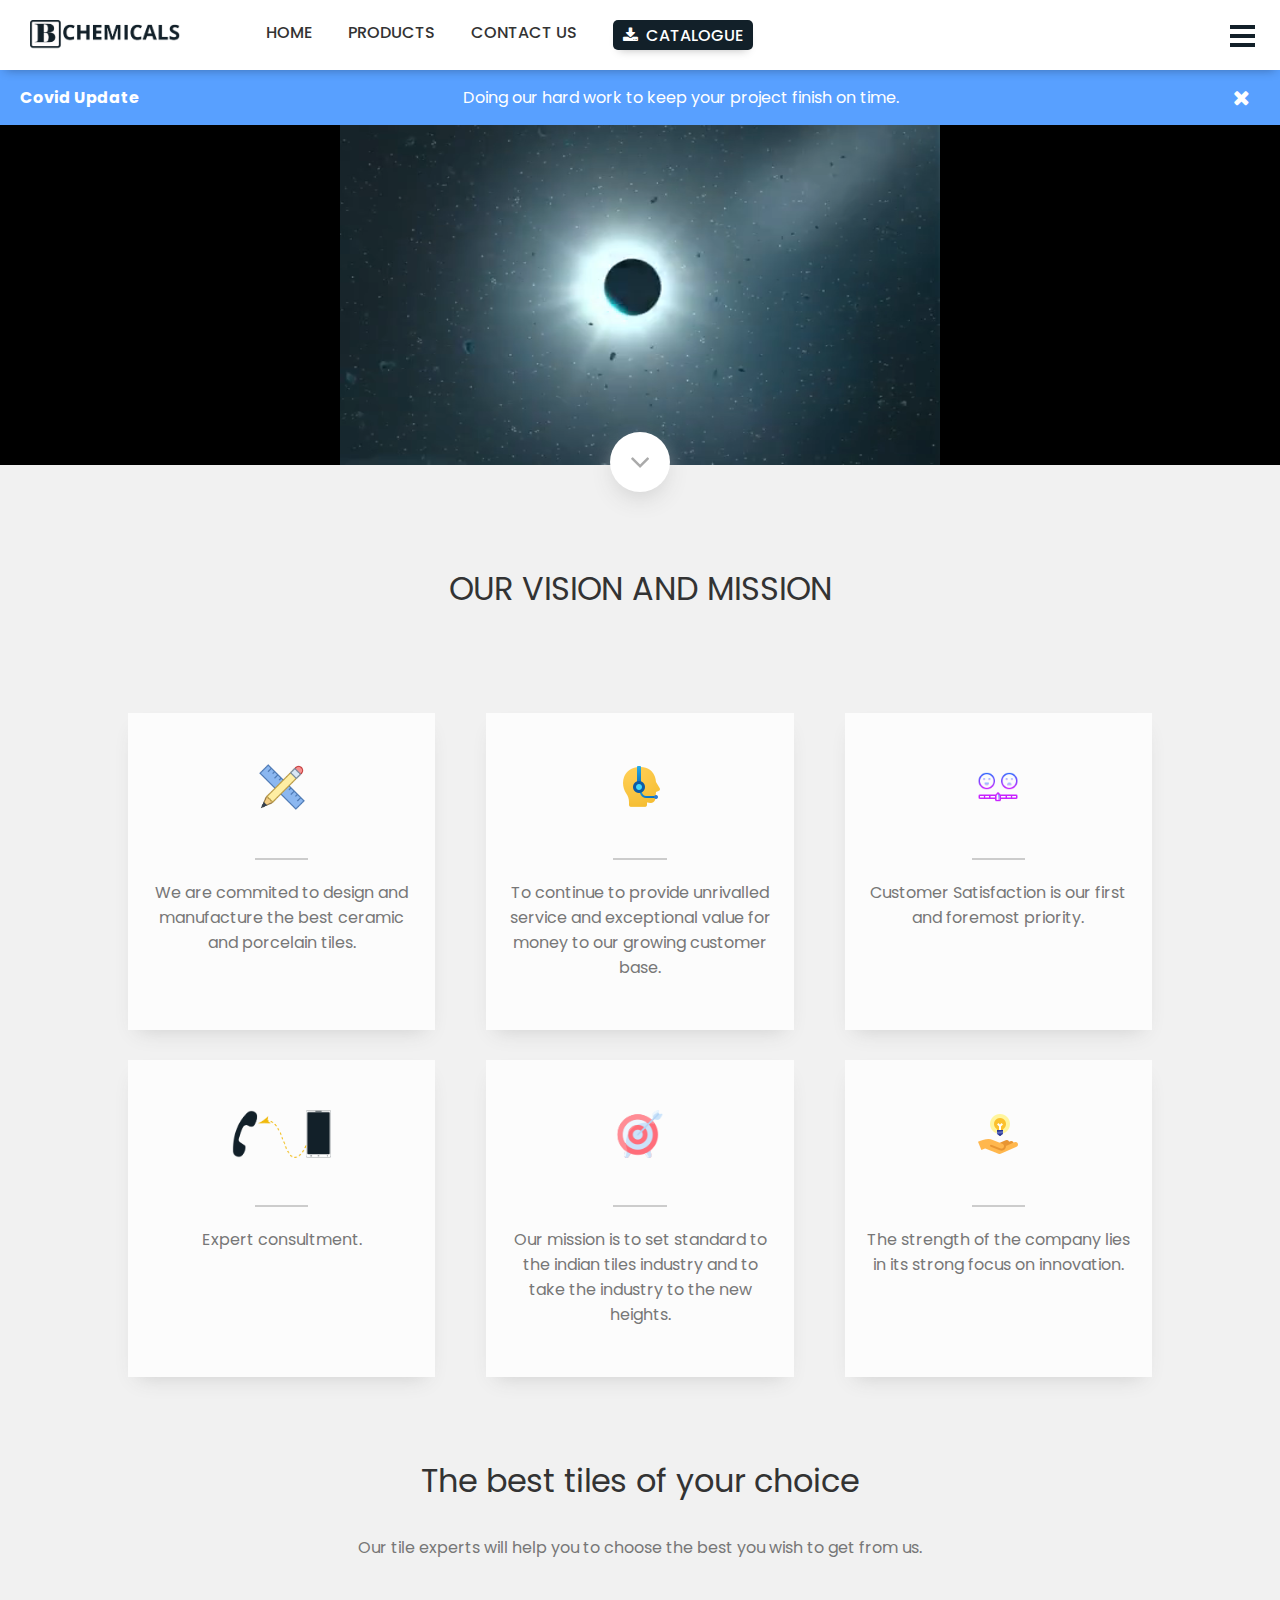
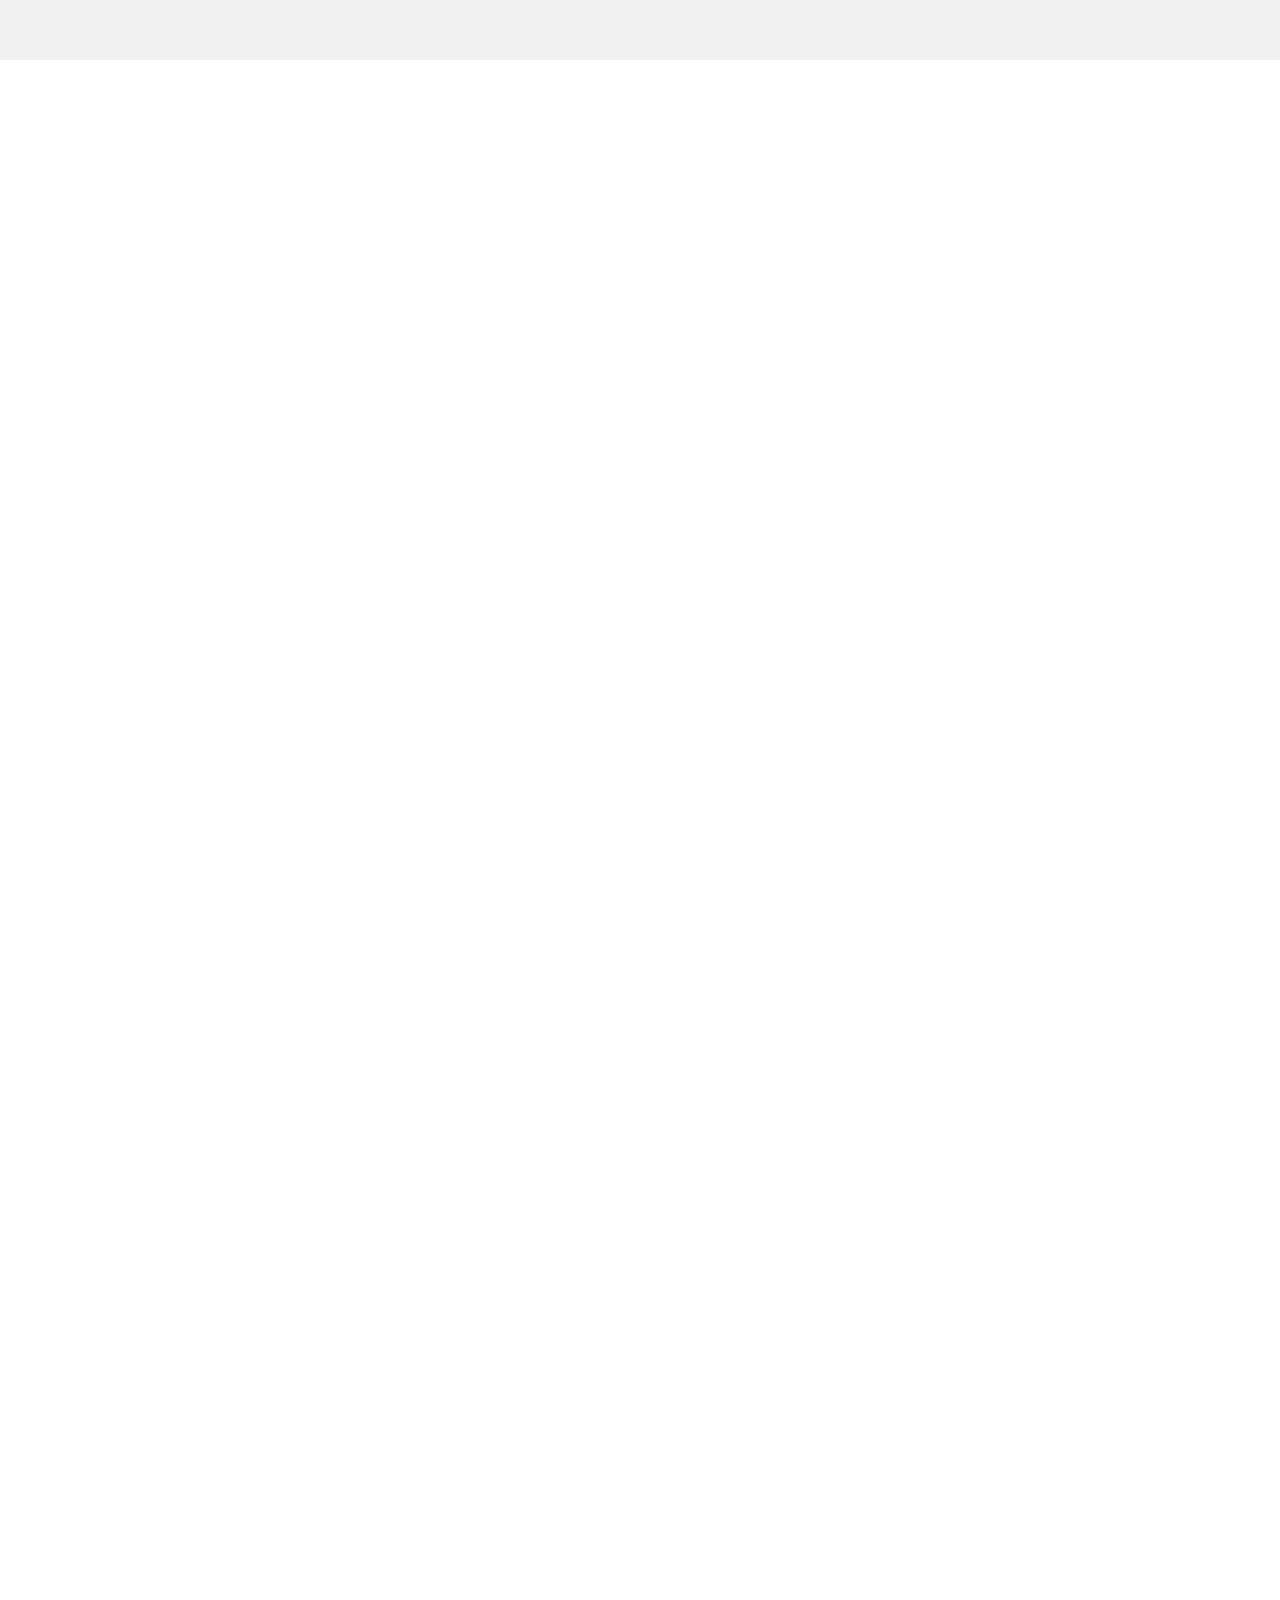
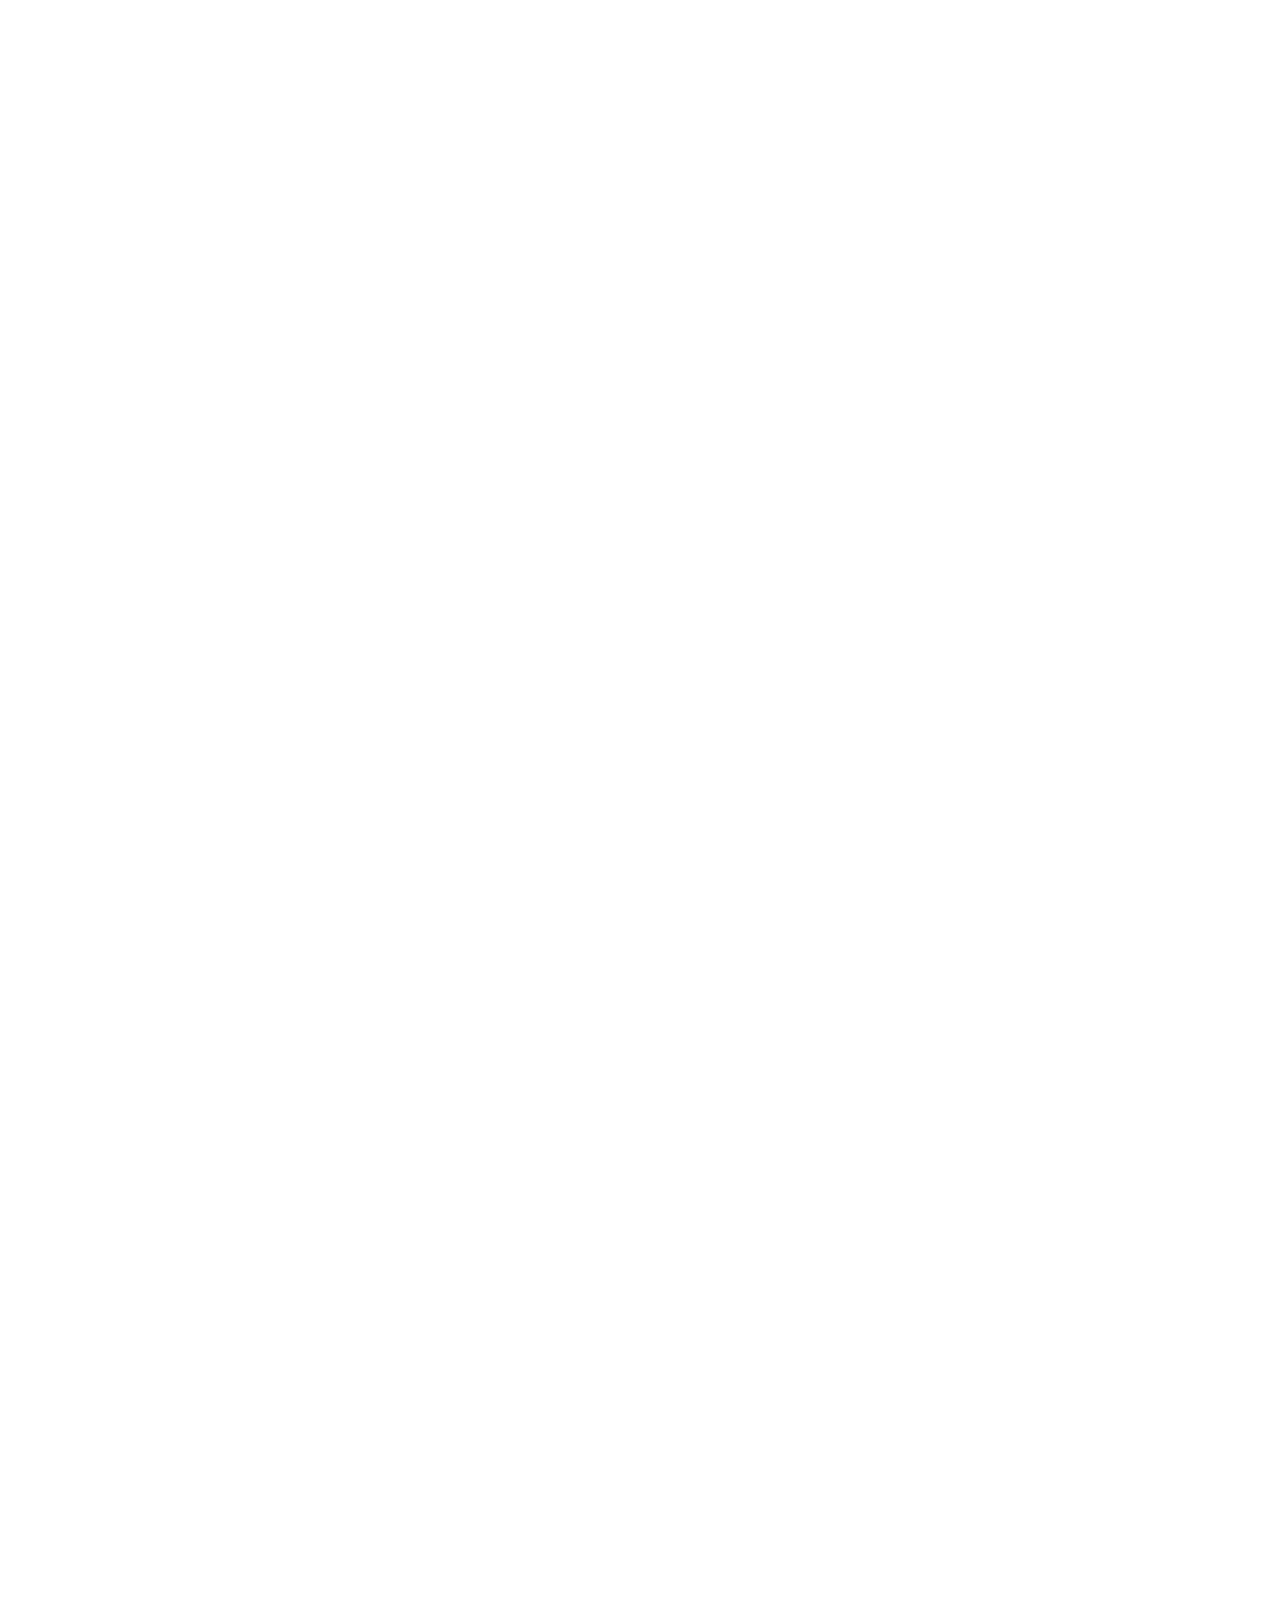
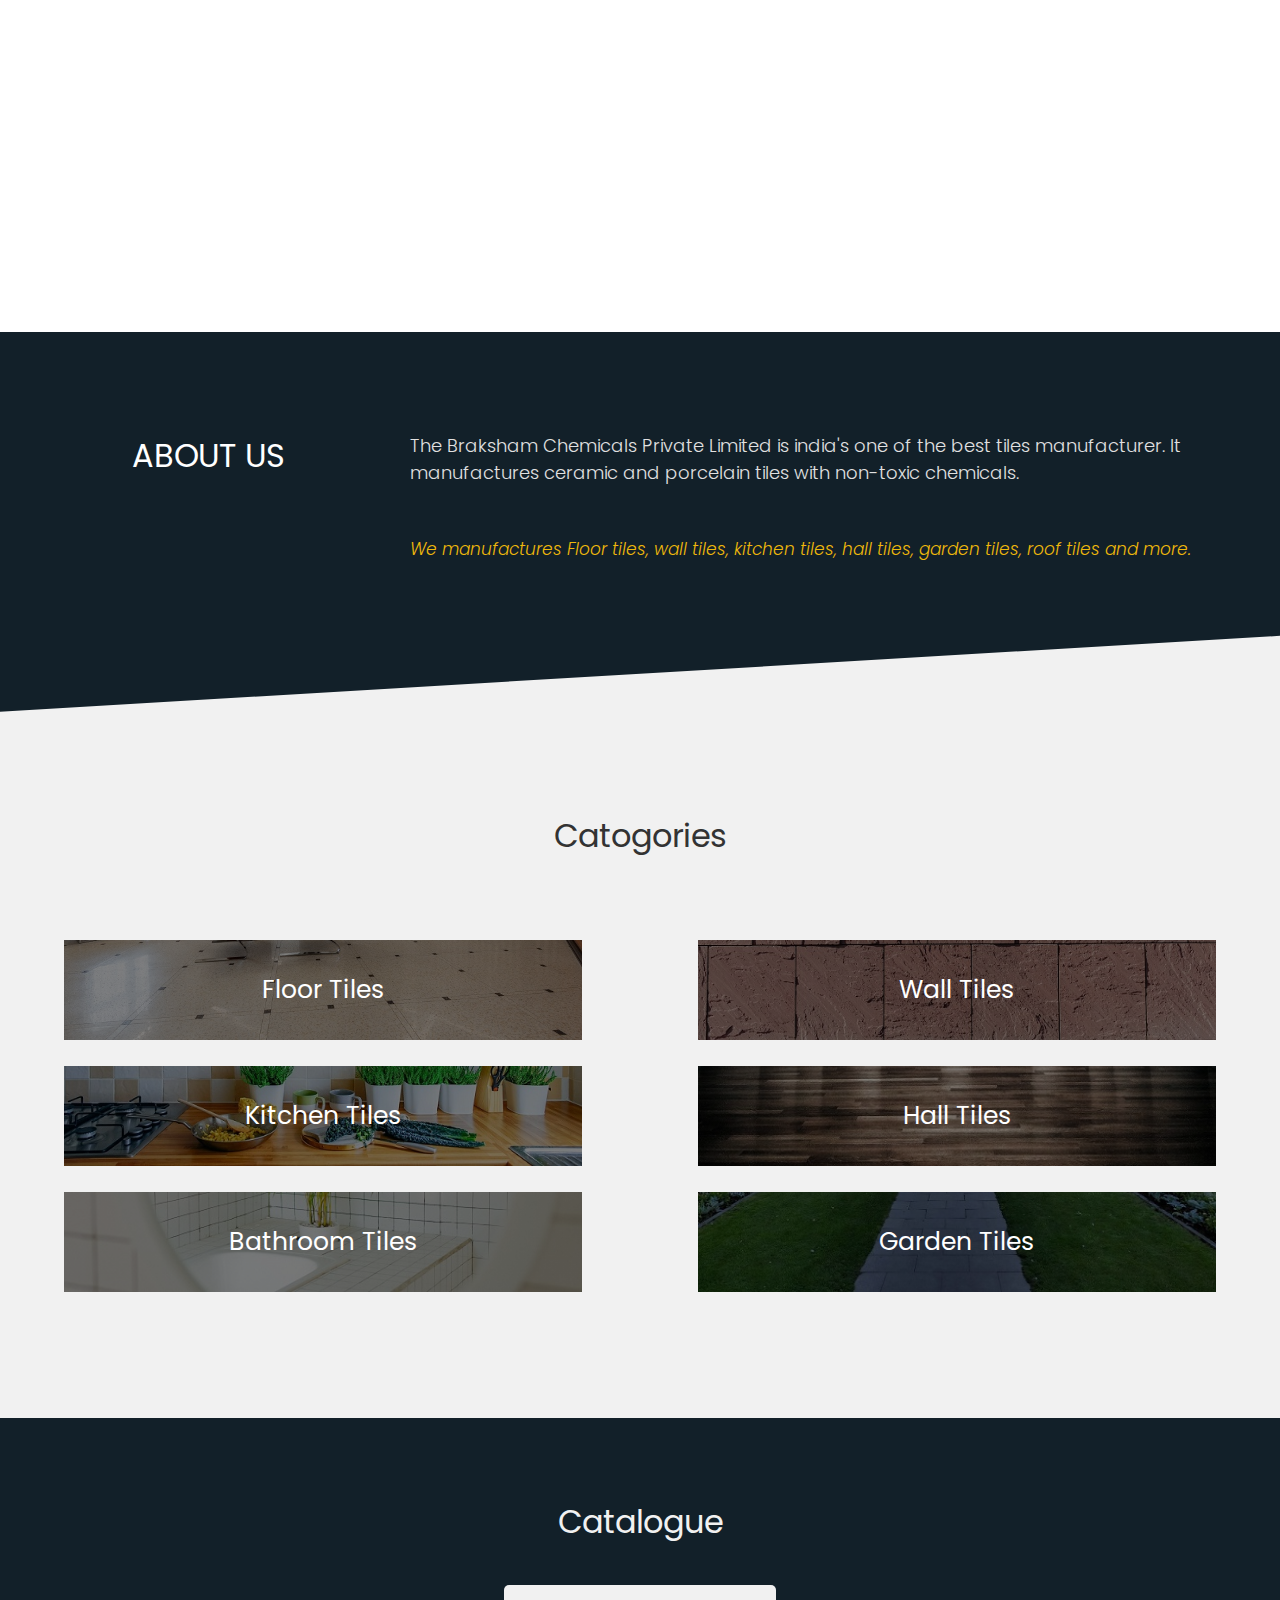
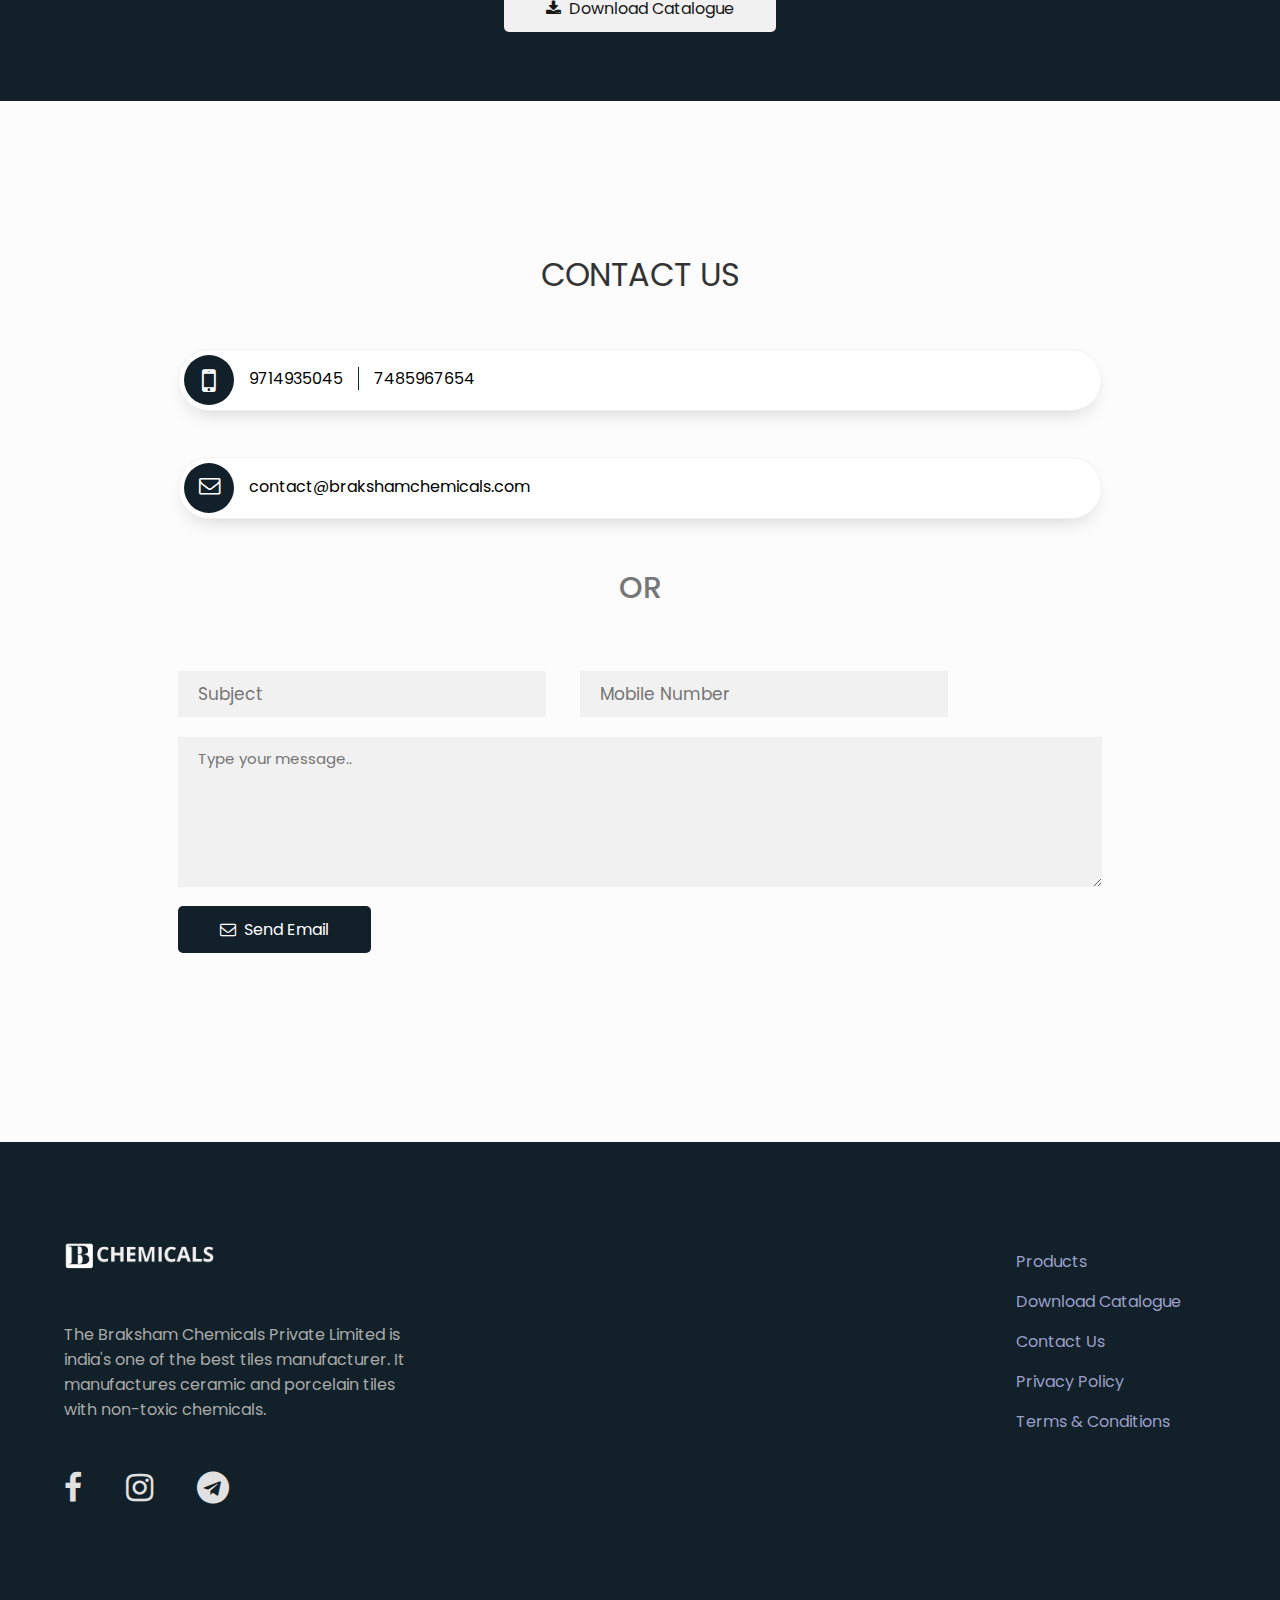
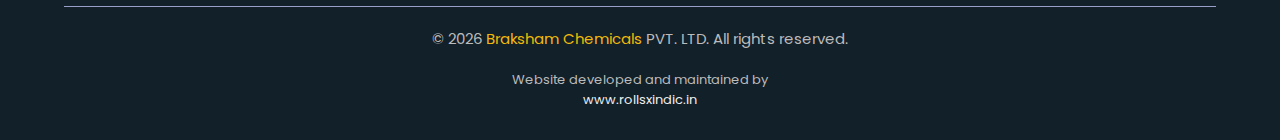
==== index.html @ ad5017f7 "Adding an toggle animated hamberger menu bar with some design changes" ====
<!DOCTYPE html>
<html lang="en">
<head>
    <!-- Meta Tags -->
    <meta charset="UTF-8">
    <meta http-equiv="X-UA-Compatible" content="IE=edge">
    <meta name="viewport" content="width=device-width, initial-scale=1.0">
    <meta http-equiv="Content-Type" content="text/html; charset=utf-8" />
    <meta http-equip="author" content="Akshay Kumar">
    <meta name="description" content="Braksham Chemicals manufactures best quality tiles with latest equipments and machinery.">
    <meta name="Keywords" content="Floor Tiles, Wall Tiles, Bathroom Tiles, Kitchen Tiles, Patterned Tiles, Exterior Porcelain Tiles, Porcelain Tiles, Ceramic Tiles, Tiles And Flooring, Reclaimed Building Materials, Reclaimed Tiles, Worktops, Porcelain, Limestone, Patio, Tiles, Unique Tiles, Tile Printing, Bespoke Tiles, Decorative Tiles, Natural Tiles, Bathrooms, Kitchens, High Quality Tiles, Cheap Tiles, Trade Tiles, Cement Tiles, Mosaic, Feature Wall Tiles, Feature Walls, Decorative Stone Tiles, Brick Effect Tiles, Carving Effect Tiles, Rockers Effect Tiles, Depth Carving Effect Tiles, High Gloss Tiles, Rustic Tiles, Elevation Tiles, R11 Tiles, R9 Tiles, Comfy White Tiles, Wooden Tiles, GVT Tiles, PGVT Tiles, Slabs, Cerenox Tiles, Sugar R11 Tiles, 3d Effect Tiles, services, products, manufactures, latest fashion, natural colors, non-toxic chemicals">

    <!-- Title -->
    <title>Braksham Chemicals - Premium Tiles Collection</title>

    <!-- External css stylesheet -->
    <link rel="stylesheet" href="css/style.css">

    <!-- AOS (Animaion on scroll functionality) -->
    <link rel="stylesheet" href="https://unpkg.com/aos@next/dist/aos.css" />

    <!-- Favicon and Apple touch icon -->
    <link rel="icon" href="./res/images/favicon.png" type="image/png" sizes="16x16">
    <link rel="apple-touch-icon image_src" href="favicon.png">

    <!-- Adding external google fonts and font awesome cdn -->
    <link rel="preconnect" href="https://fonts.googleapis.com">
    <link rel="preconnect" href="https://fonts.gstatic.com" crossorigin>
    <link href="https://fonts.googleapis.com/css2?family=Poppins:ital,wght@0,100;0,200;0,300;0,400;0,500;0,600;0,700;0,800;0,900;1,100;1,200;1,300;1,400;1,500;1,600;1,700;1,800;1,900&display=swap" rel="stylesheet">
    <link href="https://fonts.googleapis.com/css2?family=MonteCarlo&display=swap" rel="stylesheet">
    <link rel="stylesheet" href="https://cdnjs.cloudflare.com/ajax/libs/font-awesome/4.7.0/css/font-awesome.min.css">
    <link href="https://fonts.googleapis.com/css2?family=Righteous&display=swap" rel="stylesheet">
    <link href="https://fonts.googleapis.com/css2?family=Flamenco:wght@300;400&display=swap" rel="stylesheet">    
</head>
<body>
    <div class="header">
        <div class="header-logo-ctr"><a href="index.html" class="header-logo"><img class="header-logo-img" src="./res/images/logo.png" alt="Logo"></a></div>
        <div class="header-btn-ctr">
            <a href="index.html" class="btn header-btn">HOME</a>
            <a href="product.html" class="btn header-btn">PRODUCTS</a>
            <a href="contact.html" class="btn header-btn">CONTACT US</a>
            <a href="./res/pdf/catalogue.pdf" class="header-btn header-catalogue-btn" target="_blank"><i class="fa fa-download">&nbsp;&nbsp;</i>CATALOGUE</a>
        </div>
        <div class="menu-bar" onclick="toggleMenu()">
            <div class="line line1"></div>
            <div class="line line2"></div>
            <div class="line line3"></div>
        </div>
    </div>
    <div class="header-menu">
        <div class="header-menu-inner">
            <div class="header-menu-btn-ctr">
                <a href="index.html" class="btn header-menu-btn">HOME</a>
                <a href="product.html" class="btn header-menu-btn">PRODUCTS</a>
                <a href="res/pdf/catalogue.pdf" class="btn header-menu-btn" target="_blank">CATALOGUE</a>
                <a href="contact.html" class="btn header-menu-btn">CONTACT US</a>
            </div>
        </div>
    </div>

    <!-- // Covid-19 updates -->
    <div class="covid-update-ctr">
        <h4 class="covid-update-header">Covid Update</h4>
        <p class="covid-update-para">Doing our hard work to keep your project finish on time.</p>
        <span class="covid-update-ctr-close-btn"><i class="fa fa-close fa-lg"></i></span>
    </div>

    <div class="main-video-ctr">
        <video class="main-video" autoplay muted loop" onended="videoReplay()">
            <source src="./res/videos/main-video.mp4" type="video/mp4">
        </video>
        <a href="#footer" class="go-down-btn"><i class="fa fa-angle-down fa-2x"></i></a>
    </div>

    <!-- Main container -->
    <div class="main-ctr">
        <h1 class='vision-mission-header'>Our Vision and Mission</h1>
        <div class="vision-outer-ctr">
            <div class="vision-inner-ctr">
                <div class="vision vision-1">
                    <img src="./res/images/design.png" alt="Vision of Braksham Chemicals" class="vision-icon vision-1-icon">
                    <div class="vision-icon-underline"></div>
                    <p class="vision-para vision-1-para">We are commited to design and manufacture the best ceramic and porcelain tiles.</p>
                </div>
                <div class="vision vision-2">
                    <img src="./res/images/customer-support.png" alt="Vision of Braksham Chemicals" class="vision-icon vision-2-icon">
                    <div class="vision-icon-underline"></div>
                    <p class="vision-para vision-2-para">To continue to provide unrivalled service and exceptional value for money to our growing customer base.</p>
                </div>
                <div class="vision vision-3">
                    <img src="./res/images/satisfaction.png" alt="Vision of Braksham Chemicals" class="vision-icon vision-3-icon">
                    <div class="vision-icon-underline"></div>
                    <p class="vision-para vision-3-para">Customer Satisfaction is our first and foremost priority.</p>
                </div>
            </div>
            <div class="vision-inner-ctr">
                <div class="vision vision-1">
                    <img src="./res/images/consultment.png" alt="Vision of Braksham Chemicals" class="vision-icon vision-1-icon">
                    <div class="vision-icon-underline"></div>
                    <p class="vision-para vision-1-para">Expert consultment.</p>
                </div>
                <div class="vision vision-2">
                    <img src="./res/images/target.png" alt="Vision of Braksham Chemicals" class="vision-icon vision-2-icon">
                    <div class="vision-icon-underline"></div>
                    <p class="vision-para vision-2-para">Our mission is to set standard to the indian tiles industry and to take the industry to the new heights.</p>
                </div>
                <div class="vision vision-3">
                    <img src="./res/images/innovation.png" alt="Vision of Braksham Chemicals" class="vision-icon vision-3-icon">
                    <div class="vision-icon-underline"></div>
                    <p class="vision-para vision-3-para">The strength of the company lies in its strong focus on innovation.</p>
                </div>
            </div>
        </div>

        <!-- main content -->
        <div class="main-content-ctr">
            <h1 class="designs-header">The best tiles of your choice</h1>
            <p class="designs-para">Our tile experts will help you to choose the best you wish to get from us.</p>
            <div class="designs-ctr">
                <div class="design-ctr" data-aos="fade-right">
                    <div class="design-ctr-overlay design-ctr-overlay1">
                        <div class="overlay-ctr">
                            <h1>Latest Fashion</h1>
                            <p>We follow new trends so we can provide you latest fashion on tiles and can increase your residential beauty.</p>
                            <button class="overlay-close-btn" onclick="overlayClose1();">Close</button>
                        </div>
                    </div>
                    <div class="design-img-ctr">
                        <img src="./res/images/design (1).jpg" alt="Latest Fashion" class="design-img design-img1">
                    </div>
                    <div class="design-info-ctr">
                        <div class="design-info">
                            <h1 class="design-info-header">Latest Fashion</h1>
                            <p class="design-info-para">Discover the latest with us</p>
                            <button class="design-info-btn learn-more-btn" onclick="overlay1();">Learn More</button>                            
                        </div>
                    </div>
                </div>
                <div class="design-ctr" data-aos="fade-left">
                    <div class="design-ctr-overlay design-ctr-overlay2">
                        <div class="overlay-ctr">
                            <h1>Best Colours and Gradients</h1>
                            <p>Colors and gradients are the bread and butter of tiles. We discover new and attractive color combinations along with finishing gradients then manufacture for you.</p>
                            <button class="overlay-close-btn" onclick="overlayClose2();">Close</button>
                        </div>
                    </div>
                    <div class="design-img-ctr">
                        <img src="./res/images/design (2).jpg" alt="Best Colours and Gradients" class="design-img design-img2">
                    </div>
                    <div class="design-info-ctr">
                        <div class="design-info">
                            <h1 class="design-info-header">Best Colours and Gradients</h1>
                            <p class="design-info-para">You will adore the end product</p>
                            <button class="design-info-btn learn-more-btn" onclick="overlay2();">Learn More</button>                            
                        </div>
                    </div>
                </div>
                <div class="design-ctr" data-aos="fade-right">
                    <div class="design-ctr-overlay design-ctr-overlay3">
                        <div class="overlay-ctr">
                            <h1>Always Organic Colours</h1>
                            <p>Your health is our first and foremost priority so we always use organic colours.</p>
                            <button class="overlay-close-btn" onclick="overlayClose3();">Close</button>
                        </div>
                    </div>
                    <div class="design-img-ctr">
                        <img src="./res/images/design (3).jpg" alt="Always Organic Colours" class="design-img design-img3">
                    </div>
                    <div class="design-info-ctr">
                        <div class="design-info">
                            <h1 class="design-info-header">Always Organic Colours</h1>
                            <p class="design-info-para">Health of the customer is primary priority for us.</p>
                            <button class="design-info-btn learn-more-btn" onclick="overlay3();">Learn More</button>                            
                        </div>
                    </div>
                </div>
                <div class="design-ctr" data-aos="fade-left">
                    <div class="design-ctr-overlay design-ctr-overlay4">
                        <div class="overlay-ctr">
                            <h1>Tile Experts</h1>
                            <p>Braksham Chemicals has full expert supervisory to supervise the quality of the tiles.</p>
                            <button class="overlay-close-btn" onclick="overlayClose4();">Close</button>
                        </div>
                    </div>
                    <div class="design-img-ctr">
                        <img src="./res/images/design (5).jpg" alt="Tile Experts" class="design-img design-img4">
                    </div>
                    <div class="design-info-ctr">
                        <div class="design-info">
                            <h1 class="design-info-header">Tile Experts</h1>
                            <p class="design-info-para">Our workers are well trained to do your work.</p>
                            <button class="design-info-btn learn-more-btn" onclick="overlay4();">Learn More</button>                            
                        </div>
                    </div>
                </div>
                <div class="design-ctr" data-aos="fade-right">
                    <div class="design-ctr-overlay design-ctr-overlay5">
                        <div class="overlay-ctr">
                            <h1>Expert Installing Advice</h1>
                            <p>You can call or message to our experts. They will give you full guidance of installation from start to end.</p>
                            <button class="overlay-close-btn" onclick="overlayClose5();">Close</button>
                        </div>
                    </div>
                    <div class="design-img-ctr">
                        <img src="./res/images/design (4).jpg" alt="Expert Installing Advice" class="design-img design-img5">
                    </div>
                    <div class="design-info-ctr">
                        <div class="design-info">
                            <h1 class="design-info-header">Expert Installing Advice</h1>
                            <p class="design-info-para">You can call or message to our expert 24/7</p>
                            <button class="design-info-btn learn-more-btn" onclick="overlay5();">Learn More</button>                            
                        </div>
                    </div>
                </div>
                <div class="design-ctr" data-aos="fade-left">
                    <div class="design-ctr-overlay design-ctr-overlay6">
                        <div class="overlay-ctr">
                            <h1>Your Satisfaction</h1>
                            <p>We always try to resolve the issues until the customer satisfaction.</p>
                            <button class="overlay-close-btn" onclick="overlayClose6();">Close</button>
                        </div>
                    </div>
                    <div class="design-img-ctr">
                        <img src="./res/images/design (6).jpg" alt="Customer Satisfaction" class="design-img design-img6">
                    </div>
                    <div class="design-info-ctr">
                        <div class="design-info">
                            <h1 class="design-info-header">Most Crucial,<br>Your Satisfaction</h1>
                            <p class="design-info-para">You Satisfaction is crucial for us.</p>
                            <button class="design-info-btn learn-more-btn" onclick="overlay6();">Learn More</button>                            
                        </div>
                    </div>
                </div>
            </div>
        </div>

        <!-- About us -->
        <div class="about-us-ctr">
            <div class="about-us-header-ctr">
                <h1 class="about-us-header">ABOUT US</h1>
            </div>
            <div class="about-us-para-ctr">
                <p class="about-us-para-main">The Braksham Chemicals Private Limited is india's one of the best tiles manufacturer. It manufactures ceramic and porcelain tiles with non-toxic chemicals.</p><br><br>
                <p class="about-us-para-secondary">We manufactures Floor tiles, wall tiles, kitchen tiles, hall<span> tiles,</span> garden tiles, roof tiles and more.</p>
            </div>
        </div>

        <!-- Catagories -->
        <div class="catagories-ctr">
            <h1 class="catagories-header">Catogories</h1>
            <div class="catagories-inner-ctr">
                <div class="catagories-left-ctr">
                    <div class="catagories catagories-floor-tiles"><span>Floor Tiles</span></div>
                    <div class="catagories catagories-kitchen-tiles"><span>Kitchen Tiles</span></div>
                    <div class="catagories catagories-bathroom-tiles"><span>Bathroom Tiles</span></div>
                </div>
                <div class="catagories-right-ctr">
                    <div class="catagories catagories-wall-tiles"><span>Wall Tiles</span></div>
                    <div class="catagories catagories-hall-tiles"><span>Hall Tiles</span></div>
                    <div class="catagories catagories-garden-tiles"><span>Garden Tiles</span></div>
                </div>
            </div>
        </div>

        <!-- Download Catalogue Section -->
        <div class="download-catalogue-ctr">
            <h1 class="download-catalogue-header">Catalogue</h1>
            <a href="res/pdf/catalogue.pdf" class="download-catalogue-btn btn-black" target="_blank"><i class="fa fa-download"></i> &nbsp;Download Catalogue</a>
        </div>

        <!-- Contact us -->
        <div class="contact-us-ctr">
            <div class="contact-us-info-ctr">
                <h1 class="contact-us-header">CONTACT US</h1>
                <div class="mobile-number"><span class="mobile-icon"><i class="fa fa-mobile fa-2x"></i></span><span title="click to copy" class="mob-1">9714935045</span><span title="click to copy" class="mob-2">7485967654</span></div>

                <div class="email-address"><span class="email-icon"><i class="fa fa-envelope-o fa-lg"></i></span><span title="click to copy" class="email-1">contact@brakshamchemicals.com</span></div>

                <p class="or">OR</p>
                
                <div class="direct-mail-ctr">
                    <input class="direct-mail-sub" type="text" placeholder="Subject">
                    <input class="direct-mail-mob" type="text" placeholder="Mobile Number">
                    <textarea class="direct-mail-body" placeholder="Type your message.."></textarea>
                    <a href="" class="send-mail-btn btn-black"><i class="fa fa-envelope-o"></i> &nbsp;Send Email</a>
                </div>
            </div>
        </div>
    </div>

    <!-- Footer -->
    <div class="footer" id="footer">
        <div class="footer-top-ctr">
            <div class="footer-social-media-ctr">
                <div class="footer-logo-ctr"><a href="index.html" class="footer-logo"><img class="footer-logo-img" src="./res/images/logofooter.png" alt="footer logo"></a></div>
                <p class="footer-company-about">The Braksham Chemicals Private Limited is india's one of the best tiles manufacturer. It manufactures ceramic and porcelain tiles with non-toxic chemicals.</p>
                <div class="social-media-ctr">
                    <a href=""><i class="fa fa-facebook fa-2x"></i></a>
                    <a href=""><i class="fa fa-instagram fa-2x"></i></a>
                    <a href=""><i class="fa fa-telegram fa-2x"></i></a>
                </div>
            </div>
            <div class="footer-links-ctr">
                <a class="footer-link" href="product.html">Products</a>
                <a class="footer-link" href="./res/pdf/catalogue.pdf" target="_blank">Download Catalogue</a>
                <a class="footer-link" href="contact.html">Contact Us</a>
                <a class="footer-link" href="privacy-policy.html">Privacy Policy</a>
                <a class="footer-link" href="terms-conditions.html">Terms & Conditions</a>
            </div>
        </div>
        <div class="footer-copyright-ctr">
            <p class="copyright">© <span class="copyright-current-year"></span> <a class="copyright-company" href="http://www.brakshamchemicals.com">Braksham Chemicals</a> PVT. LTD. All rights reserved.</p>
            <p class="powered-by">Website developed and maintained by<br><a href="https://rollsxindic.in" class="site-developer" target="_blank"> www.rollsxindic.in </a></p>
        </div>
    </div>
    <script src="js/index.js"></script>
    <script src="https://unpkg.com/aos@next/dist/aos.js"></script>
    <script>
      AOS.init({
          offset: 180,
          duration: 1000
      });
    </script>
</body>
</html>
---- css/style.css ----
* {
  margin: 0;
  padding: 0;
  box-sizing: border-box;
}

html {
  font-size: 62.5%;
}

body {
  font-family: "Poppins", sans-serif;
  font-size: 1.6rem;
  background-color: #f1f1f1;
  max-width: 200rem;
  margin: 0 auto;
  overflow-x: hidden;
}

button,
i {
  cursor: pointer;
}

h1 {
  color: #333;
  font-weight: 400;
}

h2 {
  color: #555;
  font-weight: 400;
}

p {
  color: #777;
}

.header {
  height: 7rem;
  width: 100%;
  padding: 1rem 3rem;
  color: #333;
  background-color: #fff;
  box-shadow: 0 5px 10px -5px rgba(0, 0, 0, 0.32);
  display: flex;
  flex-wrap: nowrap;
  justify-content: left;
  position: relative;
  z-index: 100;
}

.header-logo-ctr {
  height: 3rem;
  width: 20rem;
  margin-top: 1rem;
  position: relative;
}

.header-logo {
  width: 100%;
  position: absolute;
  top: 50%;
  left: 50%;
  transform: translate(-50%, -50%);
}

.header-logo-img {
  height: 3rem;
  vertical-align: middle;
}

.header-btn-ctr {
  padding: 1rem 0;
  display: flex;
  flex-wrap: nowrap;
  justify-content: center;
}

.btn {
  margin-left: 3.6rem;
  font-size: 1.6rem;
  font-weight: 500;
  color: #333;
  text-decoration: none;
  display: inline-block;
  position: relative;
}

.btn::before {
  content: "";
  height: 5%;
  width: 0;
  position: absolute;
  left: 0;
  bottom: 0;
  background-color: #f0b90b;
  transition: all 0.4s ease;
}

.btn:hover::before {
  width: 100%;
}

.header-catalogue-btn {
  padding-top: 0.3rem;
  margin-left: 3.6rem;
  font-size: 1.6rem;
  font-weight: 500;
  color: #fff;
  background-color: #122029;
  box-shadow: 0 6px 10px -6px #bbb;
  text-decoration: none;
  padding-left: 1rem;
  padding-right: 1rem;
  border-radius: 5px;
  transition: all 0.2s ease;
}

.header-catalogue-btn:hover {
  transform: translateY(-2px);
  box-shadow: 0 10px 15px -6px #bbb;
}

.menu-bar {
  cursor: pointer;
  position: absolute;
  top: 2rem;
  right: 2rem;
}

.line {
  height: 4px;
  width: 25px;
  background-color: #122029;
  margin: 5px;
  transform-origin: left;
  transition: 0.4s ease;
}

.line1-styled {
  transform: rotateZ(45deg);
}

.line2-styled {
  opacity: 0;
}

.line3-styled {
  transform: rotateZ(-45deg);
}

.header-menu-btn {
  padding: 0.8rem 0;
}

/* header menu */

.header-menu {
  height: 30rem;
  width: 100%;
  margin-top: -30rem;
  background-color: #122029;
  border-bottom: 1rem solid #070e13;
  transition: all 0.4s ease;
}

.toggle-menu {
  display: block;
  margin-top: 0;
}

.header-menu-inner {
  height: 100%;
  width: 100%;
  text-align: center;
  position: relative;
}

.header-menu-btn-ctr {
  height: 20rem;
  width: 20rem;
  padding: 2%;
  position: absolute;
  top: 50%;
  left: 50%;
  transform: translate(-50%, -50%);
}

.header-menu-btn {
  margin-left: 0;
  color: #fff;
  font-size: 2.2rem;
  display: block;
}

/* Covid Update */
.covid-update-ctr {
  height: auto;
  width: 100%;
  padding: 1.5rem 2rem;
  color: #fff;
  background-color: #58a0ff;
  display: flex;
  flex-wrap: nowrap;
  justify-content: space-between;
}

.covid-update-header {
  min-width: 10rem;
  padding: 0;
  margin: 0;
}

.covid-update-para {
  color: #fff;
  margin: 0 1rem;
}

.covid-update-ctr-close-btn {
  padding: 0 1rem;
  display: block;
}

.main-video-ctr {
  width: 100%;
  background-color: #000;
  border: none;
  text-align: center;
  position: relative;
}

.main-video {
  height: 100%;
  width: 100%;
  margin: auto;
  max-width: 60rem;
  display: block;
}

.go-down-btn {
  height: 6rem;
  width: 6rem;
  background-color: #fff;
  box-shadow: 0 10px 25px -6px #ccc;
  border-radius: 100%;
  display: block;
  position: absolute;
  bottom: -8%;
  left: 50%;
  transform: translateX(-50%);
  transition: all 0.2s ease;
}

.go-down-btn:hover {
  box-shadow: 0 10px 25px -6px #aaa;
  bottom: -7%;
}

.go-down-btn i {
  color: #aaa;
  position: absolute;
  top: 50%;
  left: 50%;
  transform: translate(-50%, -50%);
}

/* Main Container */
.vision-mission-header {
  margin: 10rem;
  text-align: center;
  text-transform: uppercase;
}

.vision-outer-ctr {
  display: flex;
  flex-wrap: nowrap;
  flex-direction: column;
  justify-content: space-between;
}

.vision-inner-ctr {
  margin: 0 10%;
  margin-bottom: 3rem;
  display: flex;
  flex-wrap: wrap;
  flex-direction: row;
  justify-content: space-between;
}

.vision {
  height: auto;
  width: 30%;
  padding: 5rem 2rem;
  text-align: center;
  background-color: #fcfcfc;
  box-shadow: 0 10px 20px -10px #ccc;
  position: relative;
  overflow: hidden;
}

.vision:before {
  content: "";
  height: 0;
  width: 20%;
  border: none;
  /* background-image: linear-gradient(to right, #6190e8, #a7bfe8); */
  background-color: #ddd;
  clip-path: polygon(50% 0, 50% 0, 100% 100%, 0 100%);
  transition: all 0.4s ease;
  position: absolute;
  left: 40%;
  bottom: -1px;
}

.vision:hover::before {
  height: 2rem;
}

.vision-icon {
  height: 4.8rem;
  display: inline-block;
  margin-bottom: 2rem;
}

.vision-icon-underline {
  height: 2px;
  width: 20%;
  margin: 2rem auto;
  background-color: #ccc;
  transition: all 0.4s ease;
}

.vision:hover .vision-icon-underline {
  background-color: #6190e8;
}

.designs-header,
.designs-para {
  text-align: center;
  padding: 0 5%;
}

.designs-header {
  margin-top: 5rem;
  transition: all 0.2s ease;
}

.designs-para {
  margin-top: 3rem;
  margin-bottom: 10rem;
}

.designs-ctr {
  padding: 10rem 10%;
  overflow-y: hidden;
  background-color: #fff;
}

.design-ctr-overlay {
  height: 0%;
  width: 0%;
  background-color: #122029;
  text-align: center;
  position: absolute;
  bottom: 0;
  left: 0;
  overflow: hidden;
  transition: all 0.4s ease;
  z-index: 10;
}

.overlay-ctr {
  position: absolute;
  top: 50%;
  left: 50%;
  transform: translate(-50%, -50%);
}

.design-ctr-overlay h1 {
  color: #eee;
  padding: 3rem 0;
}

.design-ctr-overlay p {
  color: #bbb;
}

.overlay-close-btn {
  padding: 1rem 4rem;
  margin: 5rem auto;
  font-size: 1.6rem;
  outline: none;
  border: none;
  border-radius: 5px;
}

.design-ctr {
  width: 100%;
  margin: 8rem 0;
  background-color: #fff;
  border: 1px solid #f1f1f1;
  box-shadow: 0 20px 30px #ccc;
  display: flex;
  flex-wrap: nowrap;
  justify-content: space-between;
  transition: all 0.4s ease;
  position: relative;
  border-radius: 10px;
}

.design-ctr:hover {
  transform: scale(1.02);
}

.design-img-ctr {
  height: 45rem;
  width: 60%;
}

.design-img {
  height: 100%;
  width: 100%;
}

.design-img1,
.design-img3,
.design-img5 {
  border-top-left-radius: 10px;
  border-bottom-left-radius: 10px;
}

.design-img2,
.design-img4,
.design-img6 {
  border-top-right-radius: 10px;
  border-bottom-right-radius: 10px;
}

.design-ctr:nth-child(even) {
  flex-direction: row-reverse;
}

.design-info-ctr {
  width: 40%;
  text-align: center;
  position: relative;
  background-image: url("../res/images/dotted-background.svg");
  background-size: contain;
  background-repeat: no-repeat;
  background-position: bottom;
}

.design-info {
  width: 80%;
  position: absolute;
  top: 50%;
  left: 50%;
  transform: translate(-50%, -50%);
}

.design-info-header {
  font-family: "Poppins", sans-serif;
  font-weight: 400;
  padding: 3rem 0;
}

.design-info-para {
  color: #122029;
}

.design-info-btn {
  padding: 1.2rem 4.2rem;
  background-color: #122029;
  border-radius: 5px;
  color: #fff;
  padding: none;
  margin: 5rem 0;
  transition: all 0.2s ease;
}

.design-info-btn:hover {
  box-shadow: 0 10px 20px -10px #aaa;
}

/* About us section  */
.about-us-ctr {
  width: 100%;
  padding: 10rem 5%;
  padding-bottom: 15rem;
  background-color: #122029;
  display: flex;
  flex-wrap: nowrap;
  justify-content: space-between;
  clip-path: polygon(0 0, 100% 0, 100% 80%, 0 100%);
}

.about-us-header-ctr {
  width: 25%;
  text-align: center;
}

.about-us-header {
  padding: 0;
  color: #fff;
}

.about-us-para-ctr {
  width: 70%;
  text-align: left;
}

.about-us-para-main {
  font-size: 1.8rem;
  font-weight: 300;
  color: #e1e1e1;
}

.about-us-para-secondary {
  font-size: 1.7rem;
  font-weight: 300;
  font-style: italic;
  color: #f0b90b;
}

/* Catagories Container */
.catagories-ctr {
  text-align: center;
  margin: 10rem 5%;
}

.catagories-header {
  padding-bottom: 8rem;
  font-weight: 400;
}

.catagories-inner-ctr {
  display: flex;
  flex-wrap: nowrap;
  justify-content: space-between;
  position: relative;
}

.catagories-left-ctr,
.catagories-right-ctr {
  height: 10%;
  width: 50%;
}

.catagories-left-ctr {
  padding-right: 5%;
}

.catagories-right-ctr {
  padding-left: 5%;
}

.catagories {
  height: 10rem;
  width: 100%;
  color: #fff;
  font-size: 2.5rem;
  margin-bottom: 5%;
  background-size: cover;
  background-position: bottom;
  background-repeat: no-repeat;
  position: relative;
}

.catagories span {
  position: absolute;
  top: 50%;
  left: 50%;
  transform: translate(-50%, -50%);
}

.catagories-floor-tiles {
  background-image: linear-gradient(rgba(0, 0, 0, 0.5), rgba(0, 0, 0, 0.5)),
    url("../res/images/floor-tile.jpg");
}

.catagories-kitchen-tiles {
  background-image: linear-gradient(rgba(0, 0, 0, 0.5), rgba(0, 0, 0, 0.5)),
    url("../res/images/kitchen-tiles.jpg");
}

.catagories-bathroom-tiles {
  background-image: linear-gradient(rgba(0, 0, 0, 0.5), rgba(0, 0, 0, 0.5)),
    url("../res/images/bathroom-tiles.jpg");
}

.catagories-wall-tiles {
  background-image: linear-gradient(rgba(0, 0, 0, 0.5), rgba(0, 0, 0, 0.5)),
    url("../res/images/wall-tiles.jpg");
}

.catagories-hall-tiles {
  background-image: linear-gradient(rgba(0, 0, 0, 0.5), rgba(0, 0, 0, 0.5)),
    url("../res/images/hall-tiles.jpg");
}

.catagories-garden-tiles {
  background-image: linear-gradient(rgba(0, 0, 0, 0.5), rgba(0, 0, 0, 0.5)),
    url("../res/images/garden-tiles.jpg");
}

/* Download Catalogue */
.download-catalogue-ctr {
  width: 100%;
  text-align: center;
  padding: 8rem 5rem;
  background-color: #122029;
}

.download-catalogue-header {
  color: #f1f1f1;
  padding-bottom: 5rem;
}

.download-catalogue-btn {
  text-decoration: none;
  padding: 1.2rem 4.2rem;
  border: none;
  outline: none;
  background-color: #f1f1f1;
  color: #171717;
  border-radius: 5px;
}

/* Contact Us section  */
.contact-us-ctr {
  width: 100%;
  padding: 10rem 0;
  background-color: #fcfcfc;
}

.contact-us-header {
  text-align: center;
  padding-bottom: 5rem;
}

.contact-us-info-ctr {
  width: 80%;
  padding: 5rem;
  margin: 0 auto;
  text-align: left;
}

.mobile-number,
.email-address {
  padding: 0.5rem;
  margin-bottom: 5%;
  background-color: #fff;
  box-shadow: 0 10px 20px -10px #ccc;
  border: 1px solid #f1f1f1;
  border-radius: 5rem;
}

.mobile-icon,
.email-icon {
  height: 5rem;
  width: 5rem;
  padding: 1rem;
  color: #fff;
  background-color: #122029;
  text-align: center;
  border-radius: 30px;
  vertical-align: middle;
  display: inline-block;
}

.direct-mail-ctr {
  padding: 5rem 0;
}

.mob-1,
.mob-2,
.email-1 {
  padding: 0 1.5rem;
  cursor: pointer;
  transition: all 0.2s;
}

.mob-1 {
  border-right: 1px solid #122029;
}

.mob-1:hover,
.mob-2:hover,
.email-1:hover {
  color: #f0b90b;
}

.or {
  text-align: center;
  font-size: 3rem;
  font-weight: 500;
}

.direct-mail-sub,
.direct-mail-mob,
.direct-mail-body {
  display: block;
  margin: 1rem 0;
  padding: 1rem 2rem;
  font-family: poppins, sans-serif;
  color: #333;
  background-color: #f1f1f1;
  border: none;
  outline: none;
}

.direct-mail-sub {
  font-size: 1.7rem;
  display: inline-block;
  margin-right: 3rem;
}

.direct-mail-mob {
  display: inline-block;
  font-size: 1.7rem;
}

.direct-mail-body {
  height: 15rem;
  width: 100%;
  margin-bottom: 3rem;
  font-size: 1.5rem;
  color: green;
}

.send-mail-btn {
  text-decoration: none;
  padding: 1.2rem 4.2rem;
  border: none;
  outline: none;
  background-color: #122029;
  color: #fff;
  border-radius: 5px;
}

/* Footer */

.footer {
  background-color: #122029;
  color: #e1e1e1;
  text-align: center;
  padding: 10rem 5%;
  padding-bottom: 1rem;
}

.footer-logo-ctr {
  position: relative;
  width: 25rem;
  height: 3rem;
  width: 20rem;
}

.footer-logo-img {
  height: 3rem;
}

.footer-company-about {
  padding: 5rem 0;
  color: #aaa;
}

.footer-top-ctr {
  display: flex;
  flex-wrap: nowrap;
  justify-content: space-between;
  width: 100%;
  margin-bottom: 10rem;
}

.footer-social-media-ctr {
  width: 35rem;
  text-align: left;
}

.social-media-ctr a {
  display: inline-block;
  text-decoration: none;
  color: #e1e1e1;
  margin-right: 4rem;
}

.social-media-ctr a:hover {
  color: rgb(240, 185, 11);
}

.footer-links-ctr {
  width: 20rem;
  text-align: left;
}

.footer-link {
  display: block;
  text-decoration: none;
  color: #9a9fca;
  line-height: 4rem;
  transition: all 0.2s ease;
}

.footer-link:hover {
  color: #f0b90b;
}

.footer-copyright-ctr {
  border-top: 1px solid #9a9fca;
  width: 100%;
  padding: 2rem 0;
}

.copyright {
  color: #bbb;
  font-size: 1.5rem;
  margin-bottom: 2rem;
}

.copyright-company {
  text-decoration: none;
  color: #f0b90b;
}

.powered-by {
  font-size: 1.3rem;
  color: #bbb;
}

.site-developer {
  text-decoration: none;
  color: #eee;
}

/* Animation */

@keyframes slideshow-anim {
  0% {
    margin-left: 0;
  }
  10% {
    margin-left: 0;
  }
  20% {
    margin-left: -100%;
  }
  30% {
    margin-left: -100%;
  }
  40% {
    margin-left: -200%;
  }
  50% {
    margin-left: -200%;
  }
  60% {
    margin-left: -100%;
  }
  70% {
    margin-left: -100%;
  }
  80% {
    margin-left: 0;
  }
  90% {
    margin-left: 0;
  }
  100% {
    margin-left: 0;
  }
}

/* media queries */
@media only screen and (max-width: 1000px) {
  .vision {
    width: 48%;
  }

  .vision-3 {
    width: 100%;
    margin-top: 3rem;
  }

  .designs-ctr {
    padding: 0 10%;
  }

  .design-info-header {
    font-size: 2.5rem;
  }

  .design-info-para {
    font-size: 1.6rem;
  }

  .design-img-ctr {
    height: 40rem;
  }
}

@media only screen and (max-width: 780px) {
  .covid-update-header {
    font-size: 1.5rem;
  }

  .covid-update-para {
    font-size: 1.5rem;
  }

  .header-btn-ctr {
    display: none;
  }

  .header-menu-bar-ctr i {
    display: block;
  }

  .designs-ctr {
    padding: 0 5%;
  }

  .design-info-header {
    font-size: 2.3rem;
  }

  .design-info-para {
    font-size: 1.5rem;
  }

  .design-img-ctr {
    height: 35rem;
  }

  .about-us-ctr {
    display: block;
  }

  .about-us-header-ctr {
    width: 100%;
    padding-bottom: 5rem;
  }

  .about-us-para-ctr {
    width: 100%;
    text-align: center;
  }

  .contact-us-ctr {
    width: 100%;
    padding: 10rem 0;
  }

  .contact-us-info-ctr {
    width: 100%;
    padding: 5%;
  }

  .footer-logo-ctr {
    margin: 0 auto;
  }

  .footer-company-about {
    padding: 5rem 0;
  }

  .footer-top-ctr {
    display: block;
  }

  .footer-social-media-ctr {
    width: 100%;
    text-align: center;
  }

  .social-media-ctr a {
    margin: 0 2rem;
  }

  .footer-links-ctr {
    width: 20rem;
    margin: 5rem auto;
    text-align: center;
  }
}

@media screen and (max-width: 610px) {
  h1 {
    font-size: 2.5rem;
  }

  h2 {
    font-size: 2.2rem;
  }

  p {
    font-size: 1.5rem;
  }

  .vision {
    width: 100%;
  }

  .vision-2 {
    margin-top: 3rem;
  }
  .covid-update-header {
    font-size: 1.4rem;
  }

  .covid-update-para {
    font-size: 1.2rem;
  }

  .go-down-btn {
    height: 4rem;
    width: 4rem;
  }

  .design-ctr {
    display: block;
    width: 100%;
  }

  .design-img {
    border-top-left-radius: 10px;
    border-top-right-radius: 10px;
    border-bottom-left-radius: 0;
    border-bottom-right-radius: 0;
  }

  .overlay-ctr {
    width: 70%;
  }

  .design-img-ctr {
    width: 100%;
    height: 35rem;
  }

  .design-info-ctr {
    width: 100%;
    position: static;
  }

  .design-info {
    width: 80%;
    position: static;
    transform: translate(0%, 0%);
    margin: auto;
  }

  .catagories-inner-ctr {
    display: block;
  }

  .catagories-left-ctr {
    width: 100%;
    padding-right: 0;
  }

  .catagories-right-ctr {
    width: 100%;
    padding-left: 0;
  }

  .catagories span {
    font-size: 1.6rem;
  }

  .download-catalogue-ctr {
    padding: 5rem 2rem;
  }

  .download-catalogue-btn {
    padding: 1rem 1.5rem;
  }

  .email-1 {
    font-size: 1.4rem;
  }

  .direct-mail-sub {
    width: 100%;
  }
}

@media screen and (max-width: 400px) {
  h1 {
    font-size: 2.3rem;
  }

  h2 {
    font-size: 2rem;
  }

  p {
    font-size: 1.3rem;
  }

  .covid-update-header {
    font-size: 1.2rem;
  }

  .covid-update-para {
    font-size: 1rem;
  }

  .vision-inner-ctr {
    margin: 3rem 5%;
  }

  .designs-header {
    margin-top: 8rem;
  }

  .designs-para {
    margin-bottom: 5rem;
  }

  .header-menu-btn {
    font-size: 1.8rem;
  }

  .overlay-ctr h1 {
    font-size: 2.5rem;
  }

  .overlay-ctr p {
    font-size: 1.5rem;
  }

  .design-img-ctr {
    height: 20rem;
  }

  .about-us-header {
    font-size: 2.2rem;
  }

  .about-us-para-main {
    font-size: 1.6rem;
  }

  .about-us-para-secondary {
    font-size: 1.4rem;
  }

  .mobile-number,
  .email-address {
    border: 1px solid #f1f1f1;
    background-color: #fff;
    border-radius: 0;
    padding: 3rem 0.5rem;
    text-align: center;
  }

  .mobile-icon,
  .email-icon {
    display: block;
    margin: 2rem auto;
  }

  .mob-1,
  .mob-2,
  .email-1 {
    font-size: 1.2rem;
  }

  .mob-1:hover,
  .mob-2:hover,
  .email-1:hover {
    font-size: 1.5rem;
    color: #333;
  }
}

::-webkit-scrollbar {
  width: 1rem;
  box-shadow: inset 2px 2px 5px #333;
  background-color: #ccc;
}

::-webkit-scrollbar-thumb {
  width: 1rem;
  background-color: #122029;
}
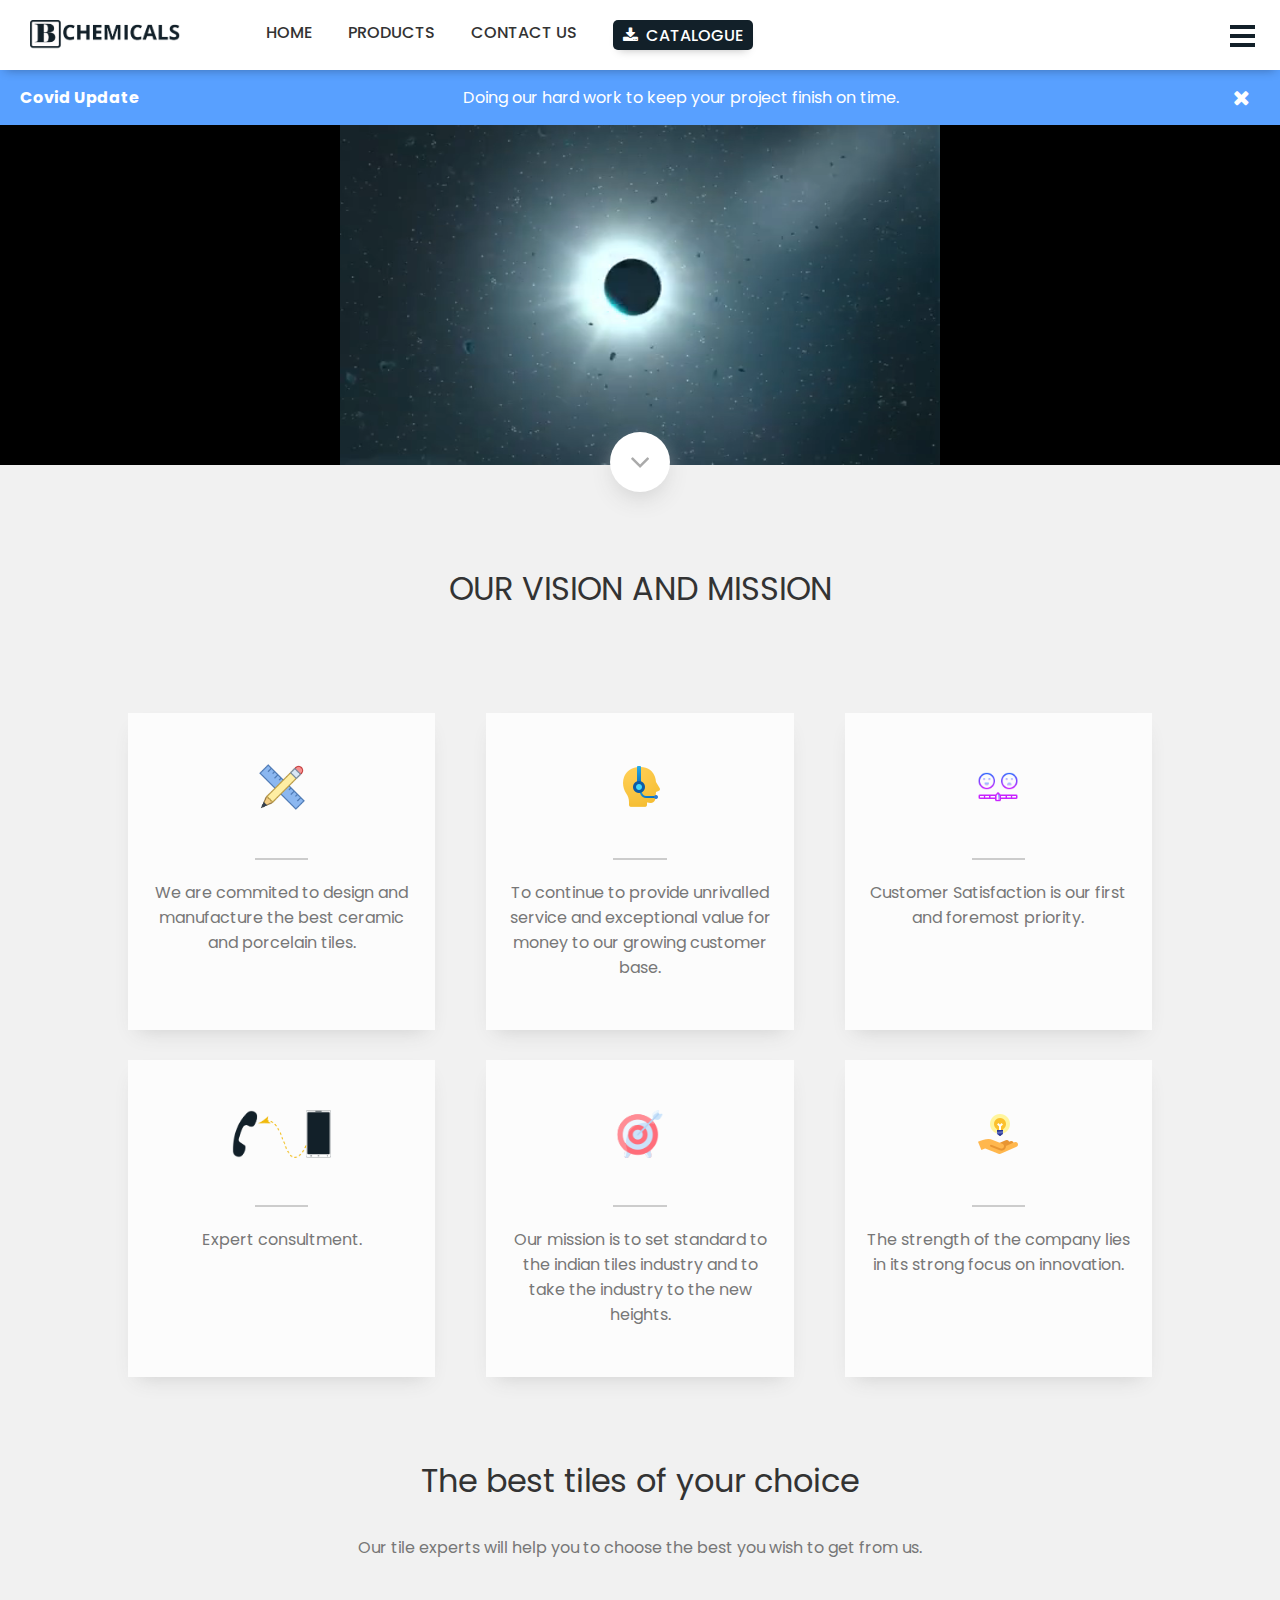
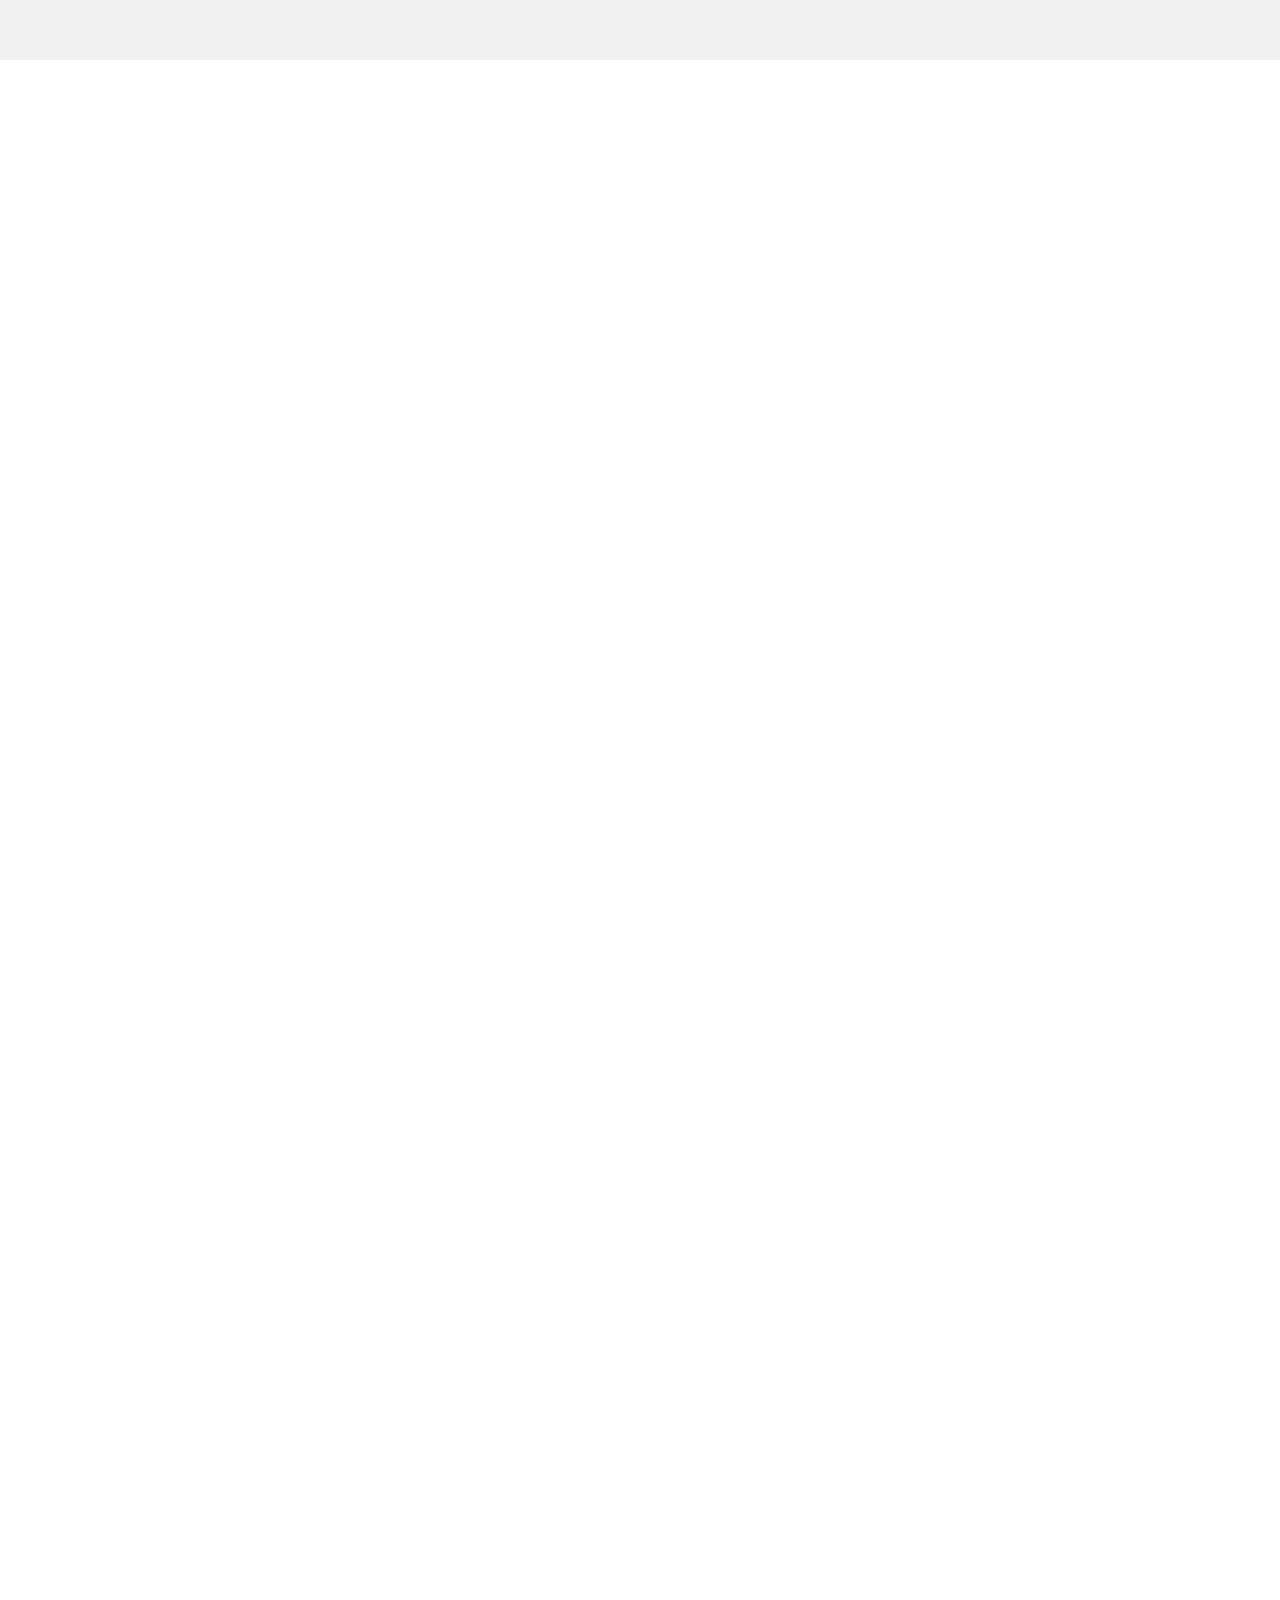
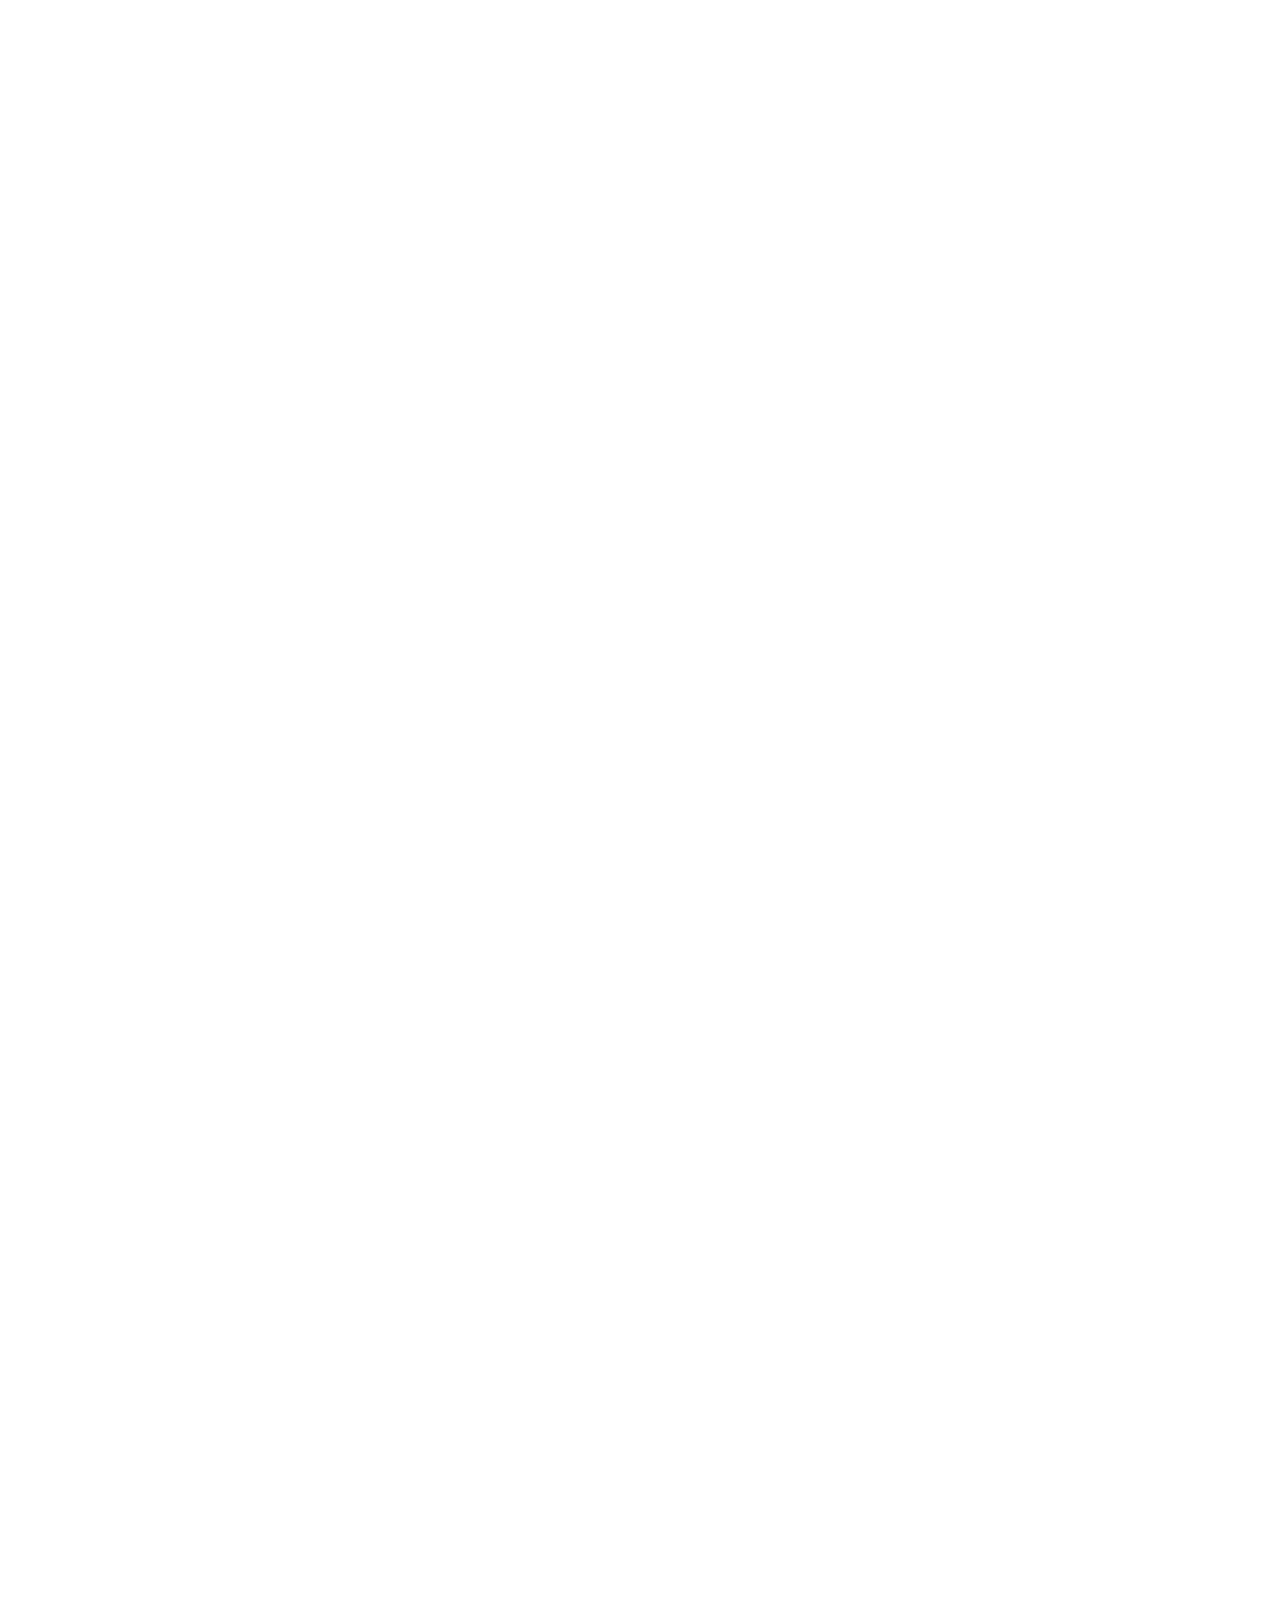
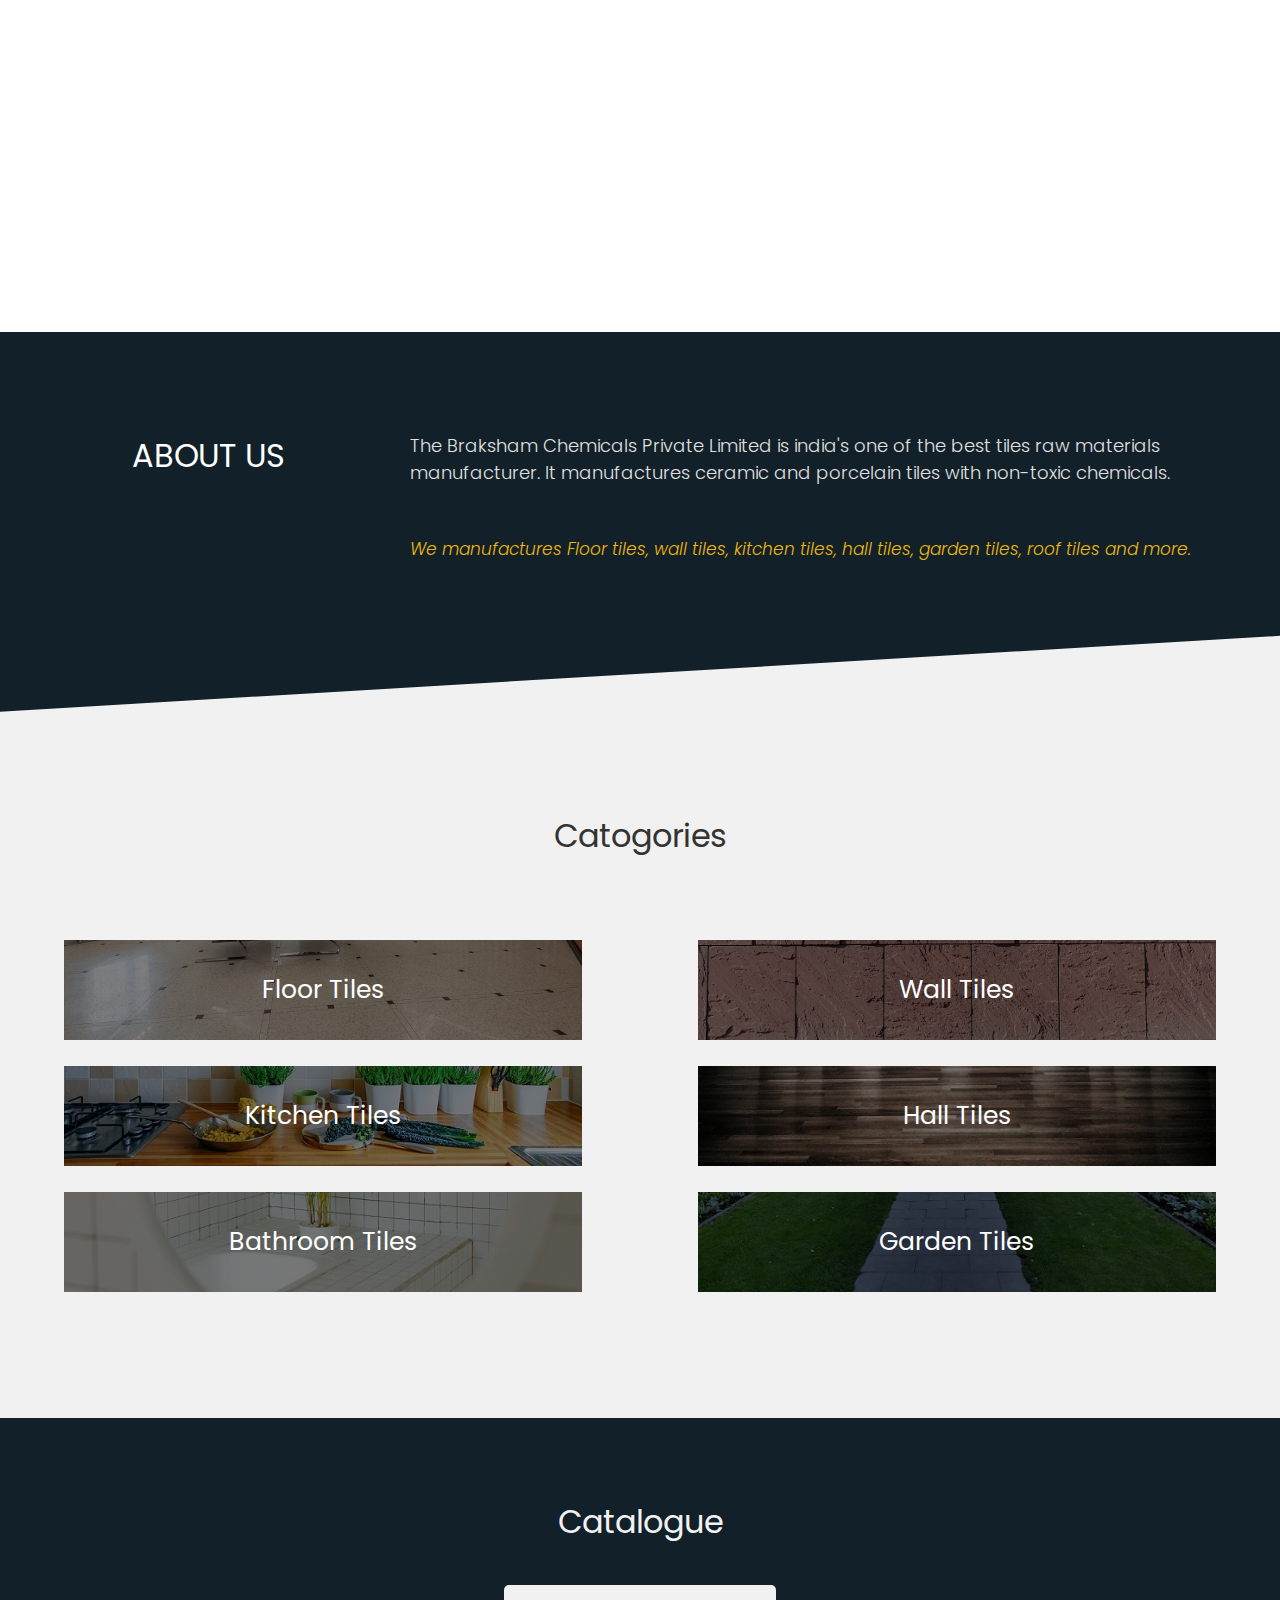
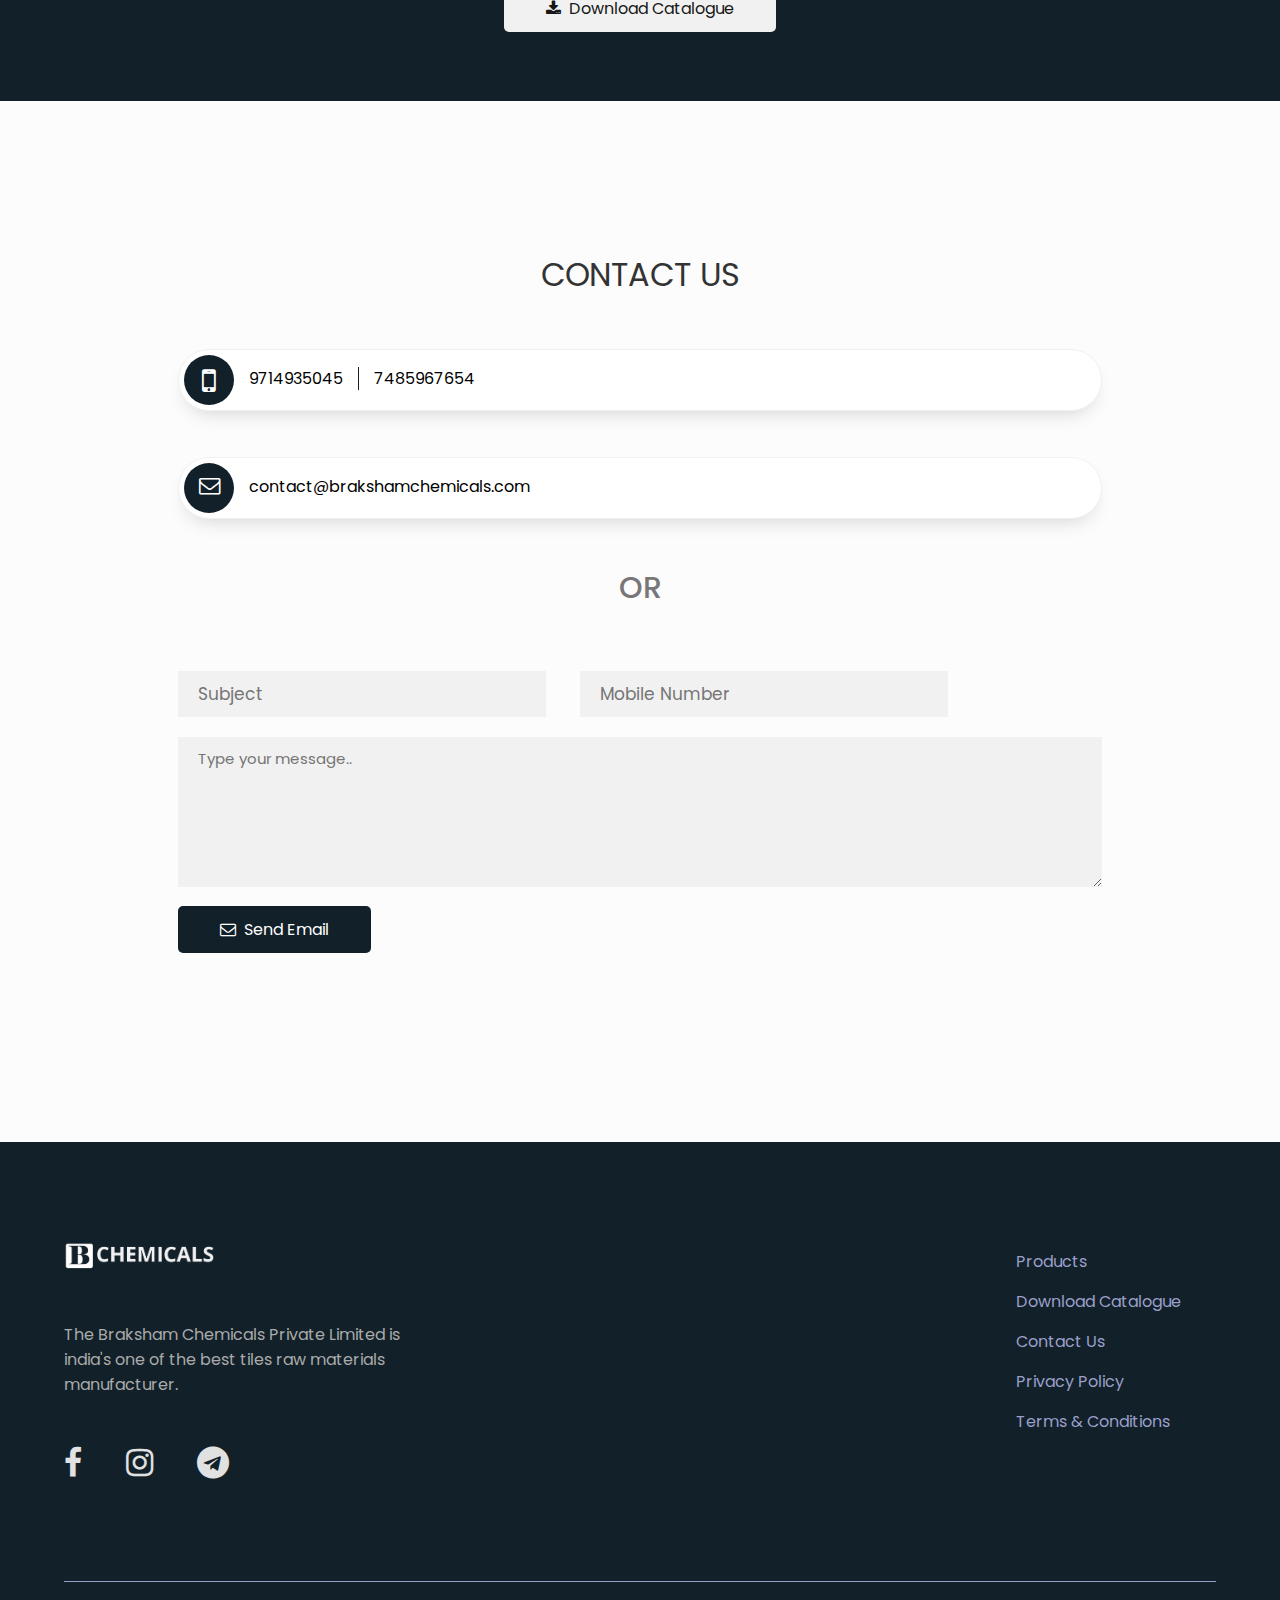
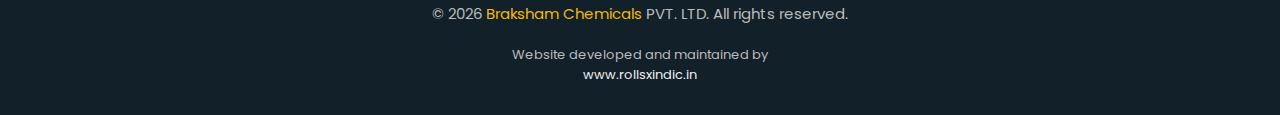
==== commit 3eb1550d: "changing test manufacturer to raw materials manufacturer" ====
--- a/index.html
+++ b/index.html
@@ -240,7 +240,7 @@
                 <h1 class="about-us-header">ABOUT US</h1>
             </div>
             <div class="about-us-para-ctr">
-                <p class="about-us-para-main">The Braksham Chemicals Private Limited is india's one of the best tiles manufacturer. It manufactures ceramic and porcelain tiles with non-toxic chemicals.</p><br><br>
+                <p class="about-us-para-main">The Braksham Chemicals Private Limited is india's one of the best tiles raw materials manufacturer. It manufactures ceramic and porcelain tiles with non-toxic chemicals.</p><br><br>
                 <p class="about-us-para-secondary">We manufactures Floor tiles, wall tiles, kitchen tiles, hall<span> tiles,</span> garden tiles, roof tiles and more.</p>
             </div>
         </div>
@@ -293,7 +293,7 @@
         <div class="footer-top-ctr">
             <div class="footer-social-media-ctr">
                 <div class="footer-logo-ctr"><a href="index.html" class="footer-logo"><img class="footer-logo-img" src="./res/images/logofooter.png" alt="footer logo"></a></div>
-                <p class="footer-company-about">The Braksham Chemicals Private Limited is india's one of the best tiles manufacturer. It manufactures ceramic and porcelain tiles with non-toxic chemicals.</p>
+                <p class="footer-company-about">The Braksham Chemicals Private Limited is india's one of the best tiles raw materials manufacturer.</p>
                 <div class="social-media-ctr">
                     <a href=""><i class="fa fa-facebook fa-2x"></i></a>
                     <a href=""><i class="fa fa-instagram fa-2x"></i></a>
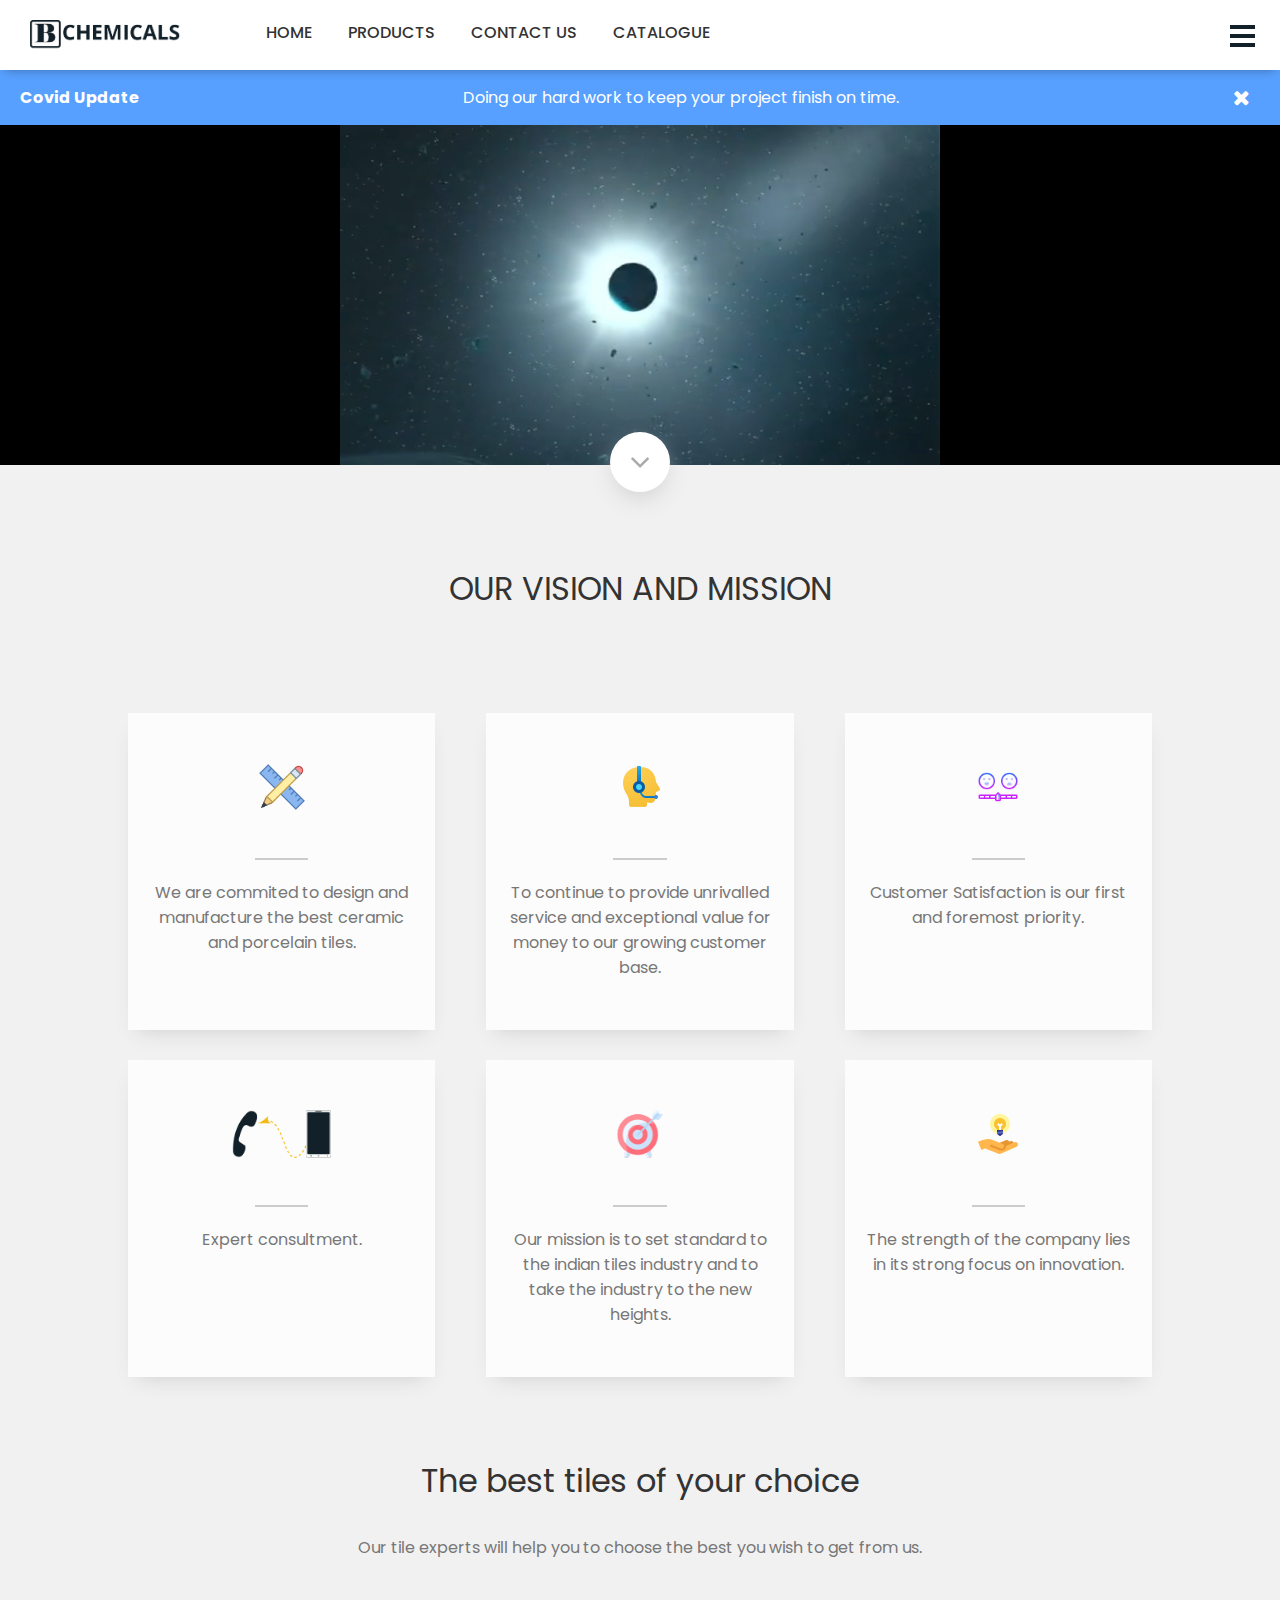
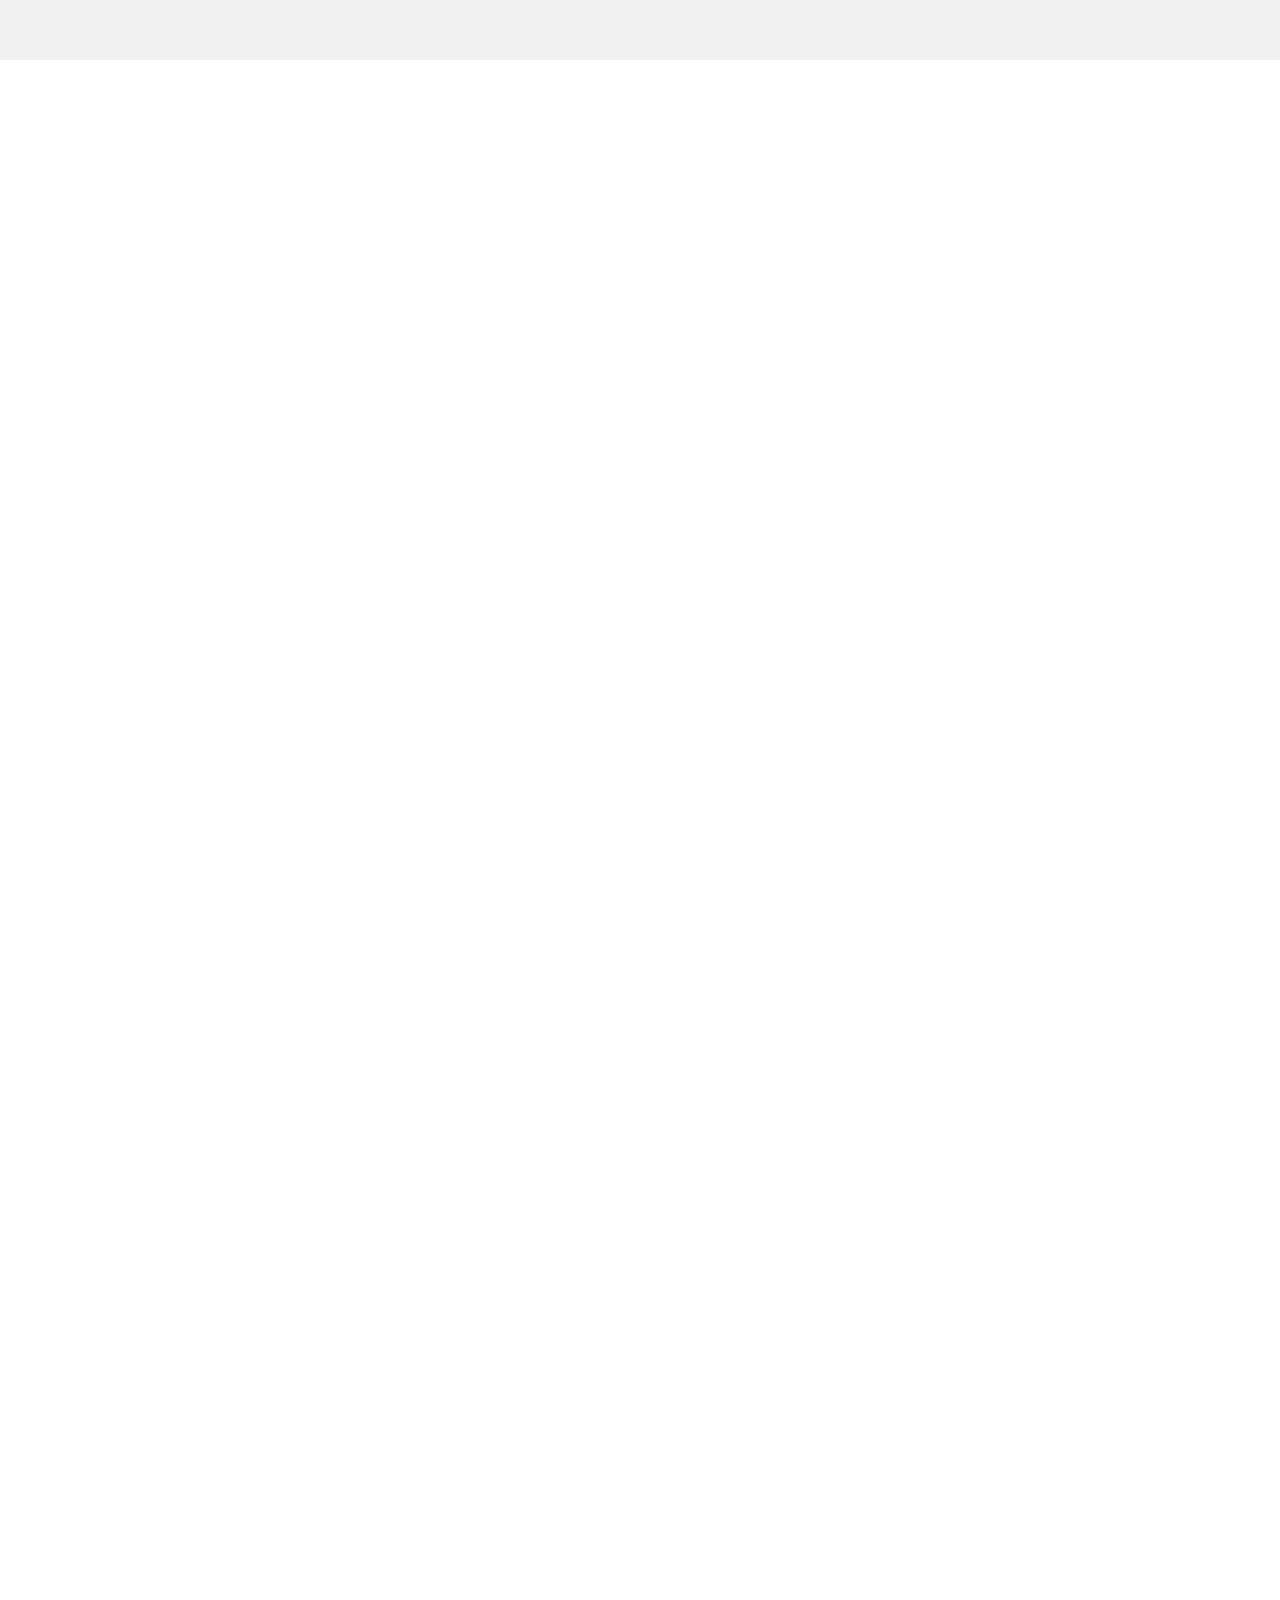
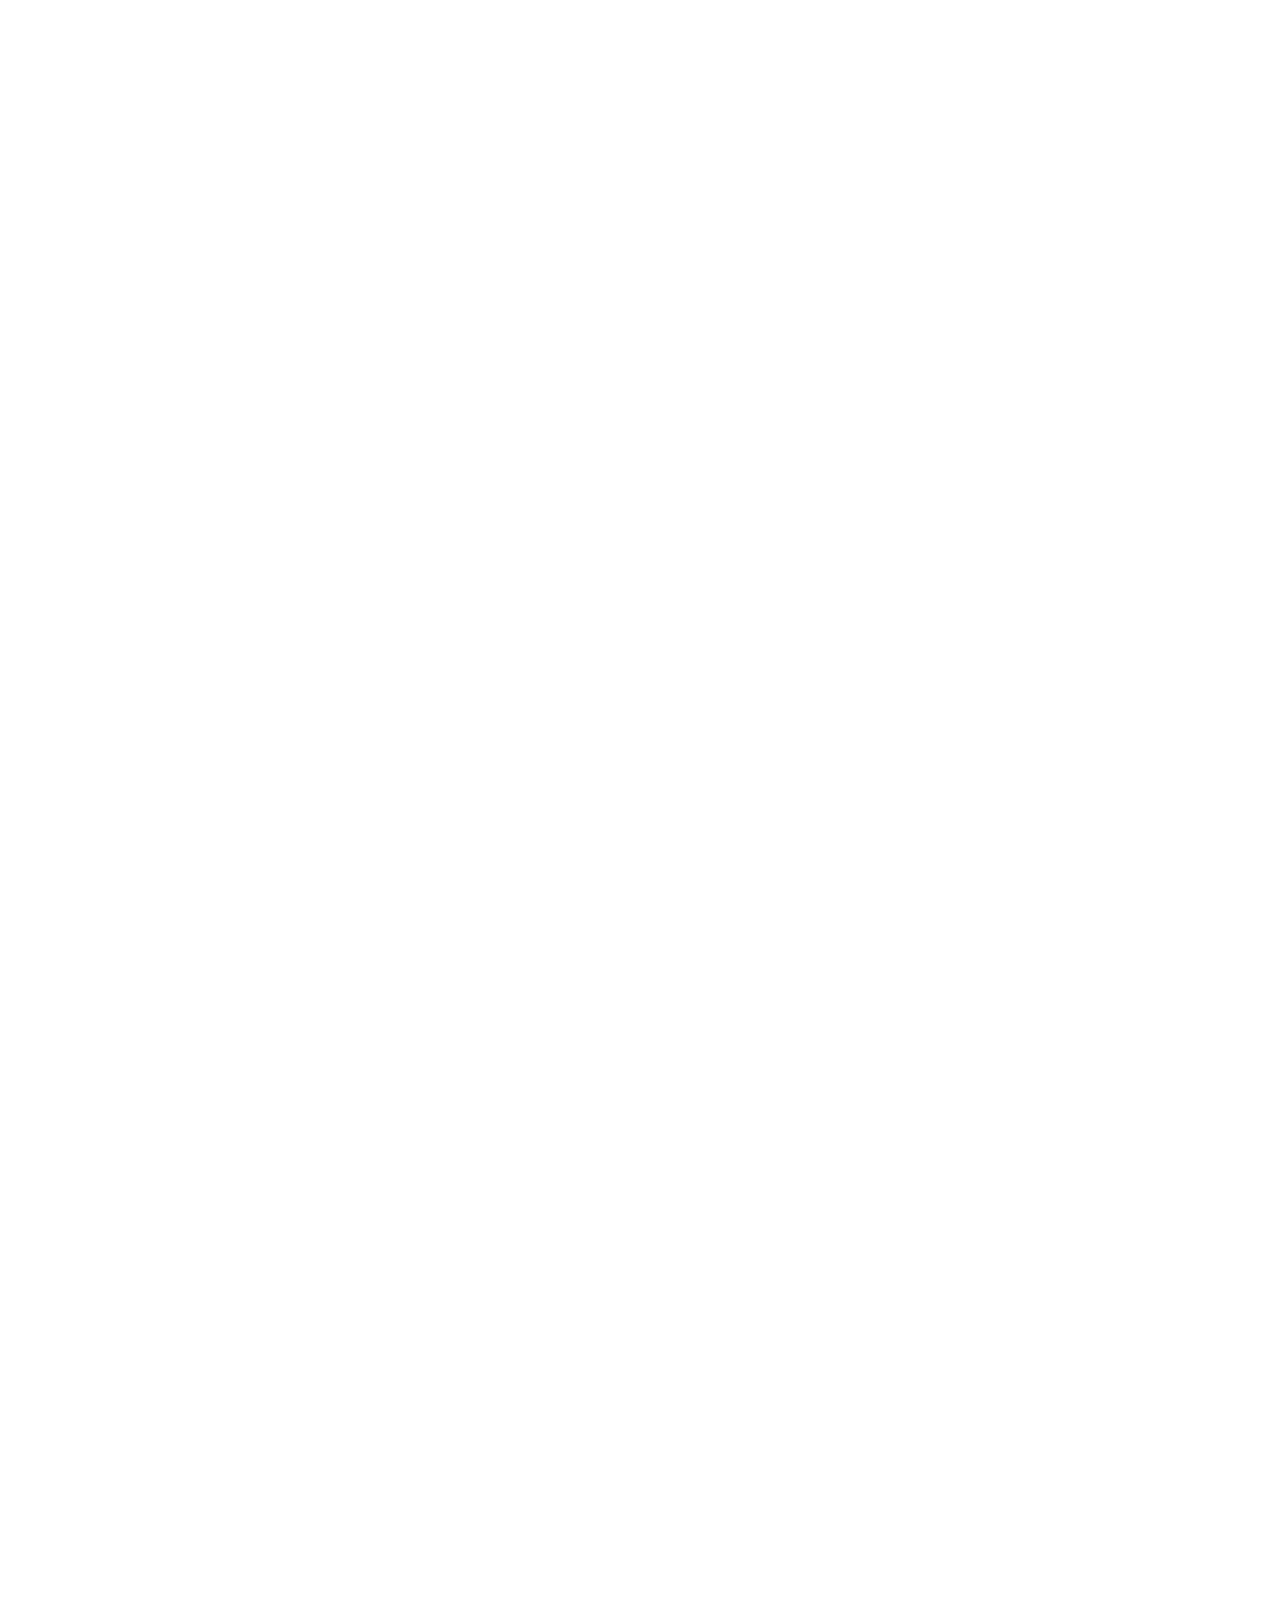
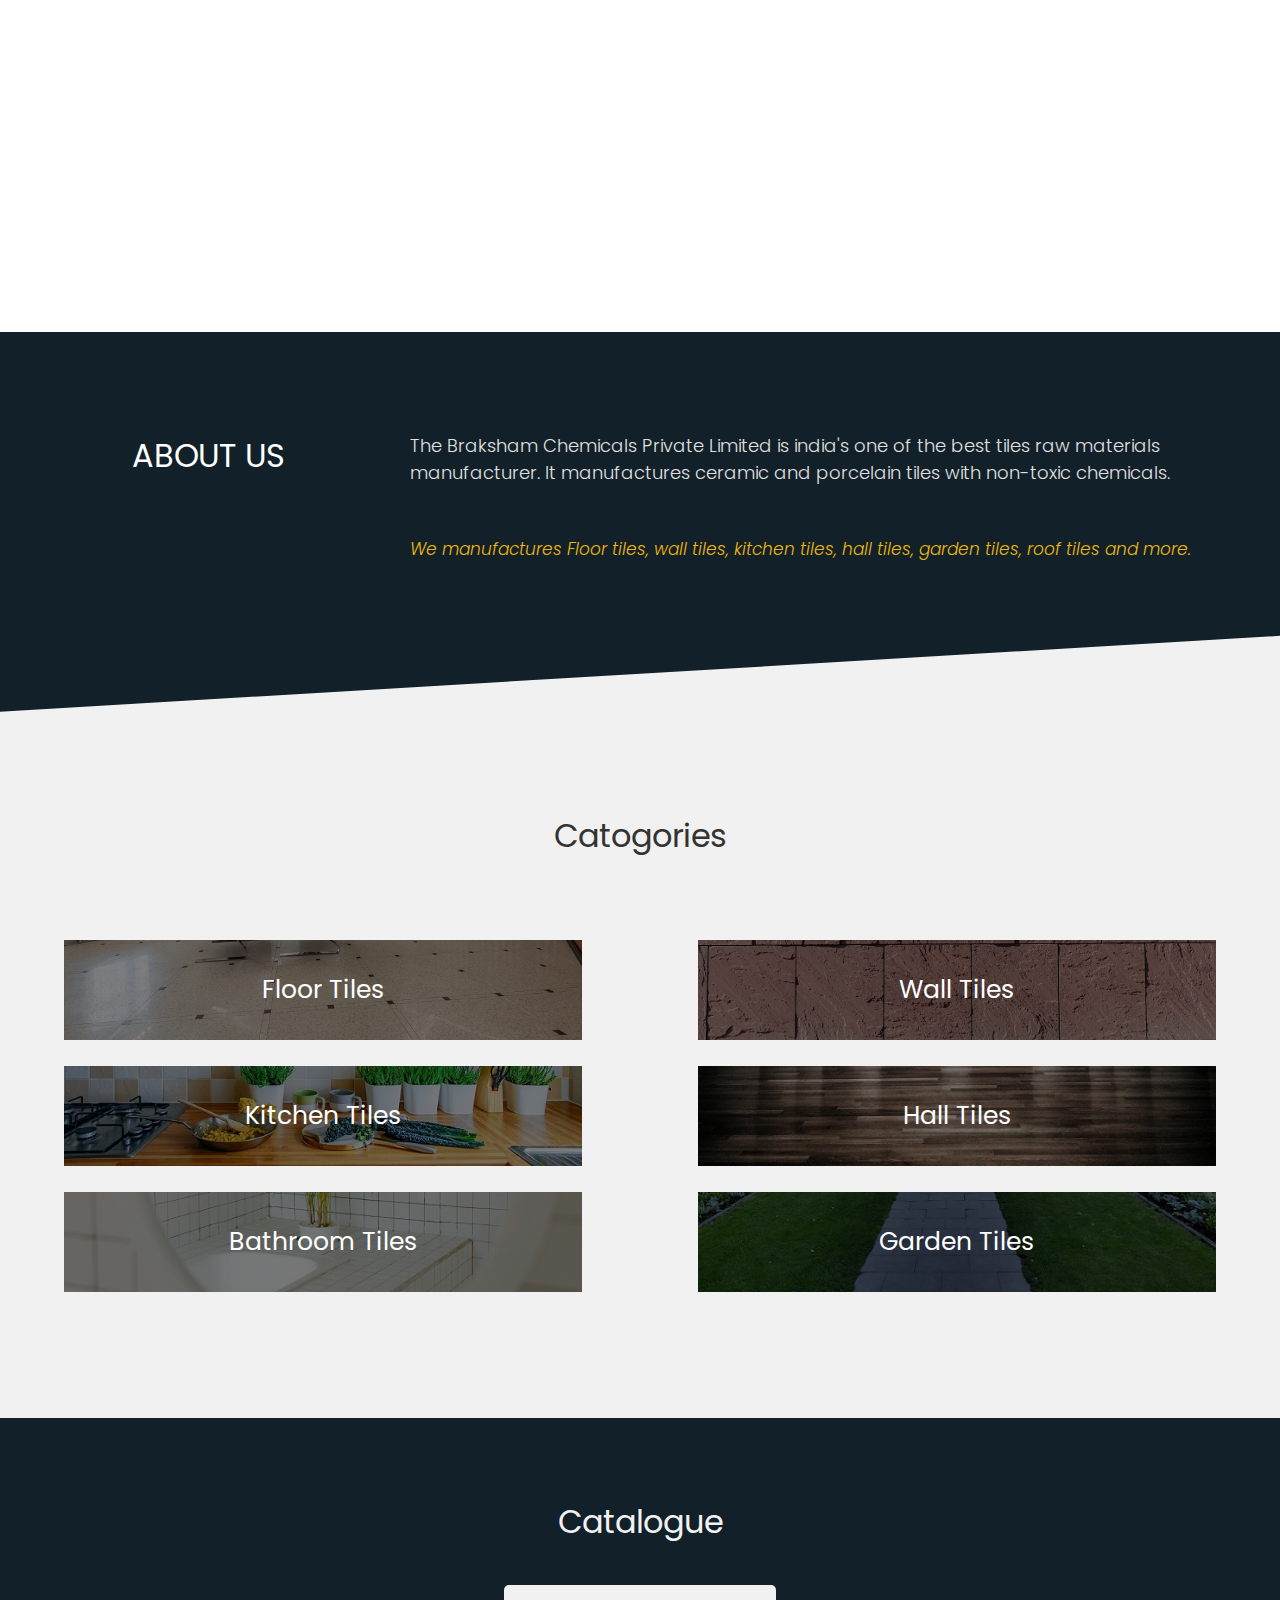
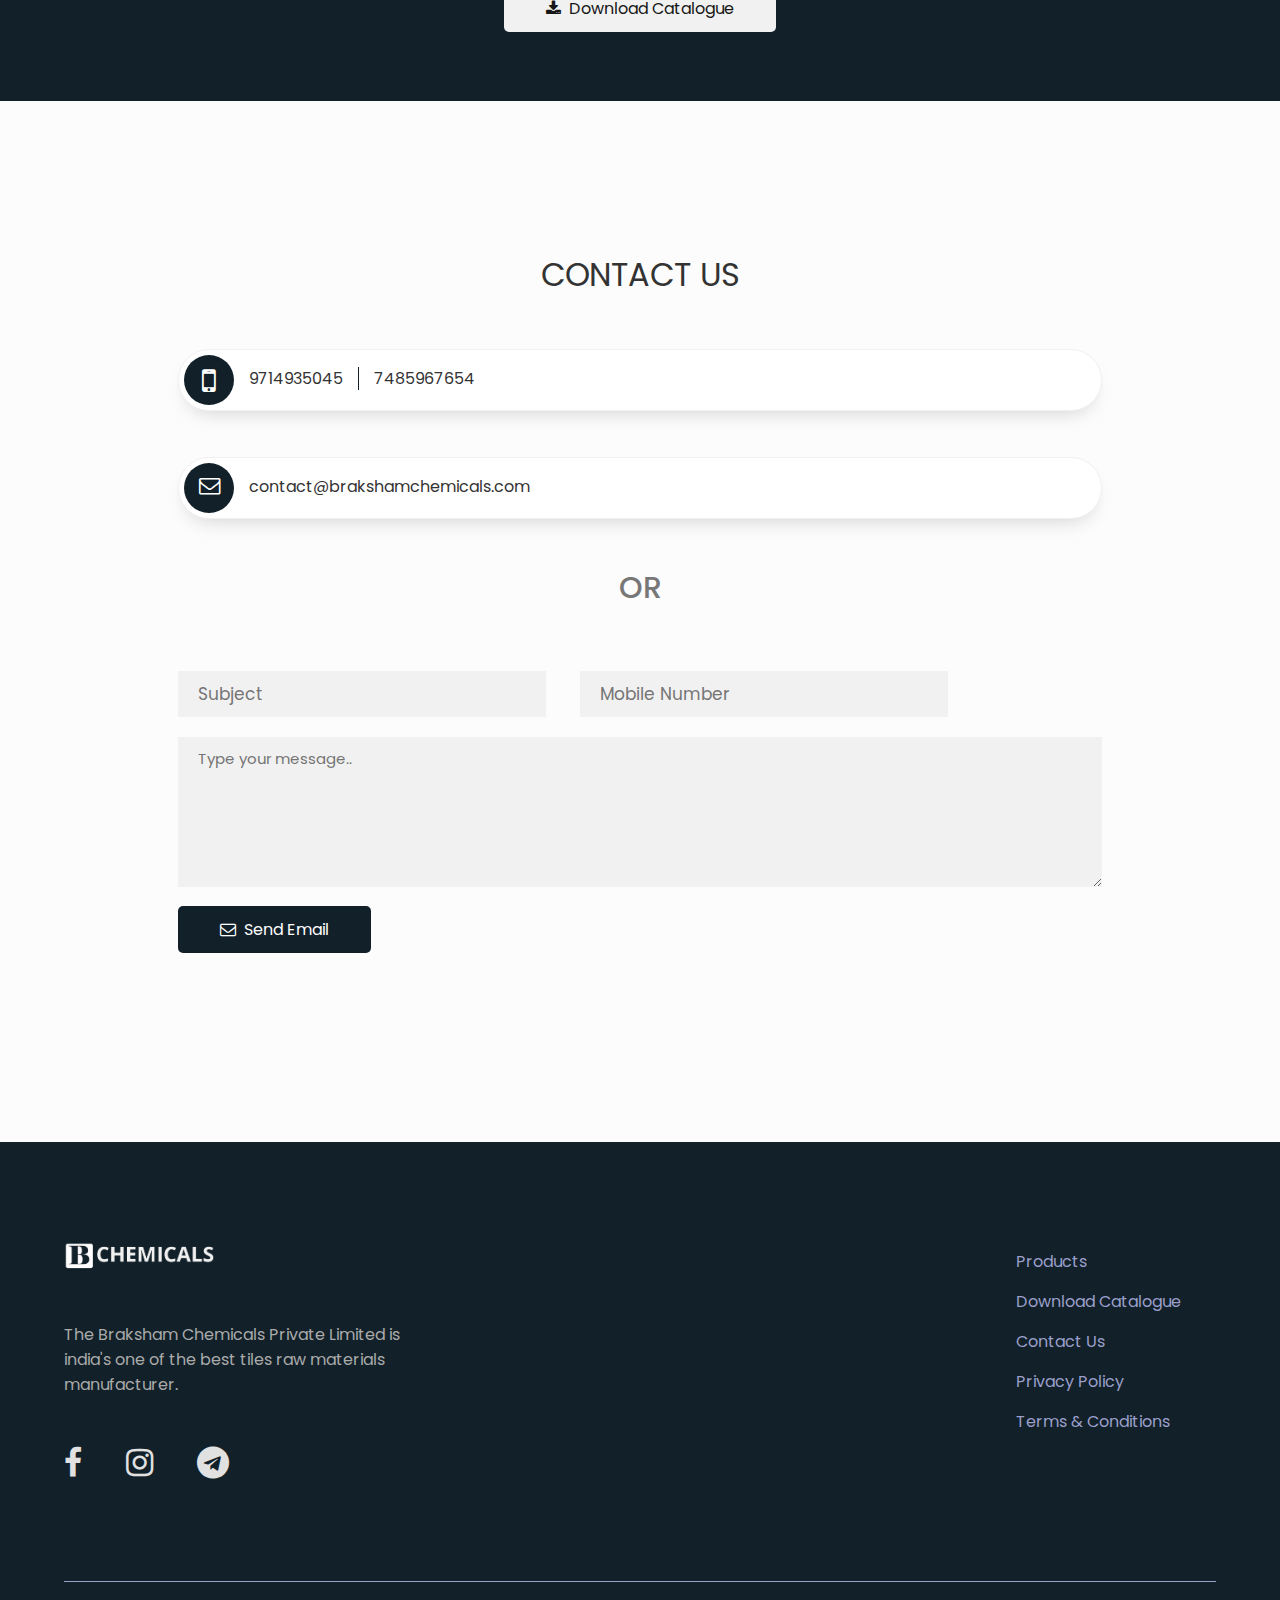
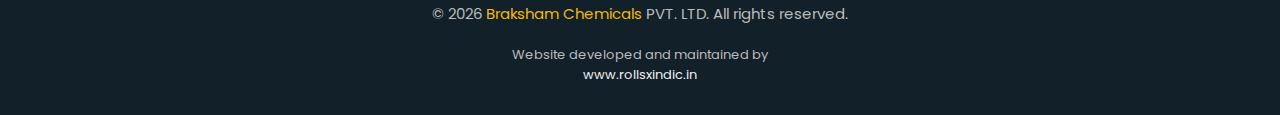
==== commit 47db7d59: "redirect to the contact app functionality added" ====
--- a/index.html
+++ b/index.html
@@ -39,7 +39,7 @@
             <a href="index.html" class="btn header-btn">HOME</a>
             <a href="product.html" class="btn header-btn">PRODUCTS</a>
             <a href="contact.html" class="btn header-btn">CONTACT US</a>
-            <a href="./res/pdf/catalogue.pdf" class="header-btn header-catalogue-btn" target="_blank"><i class="fa fa-download">&nbsp;&nbsp;</i>CATALOGUE</a>
+            <a href="./res/pdf/catalogue.pdf" class="btn header-btn" target="_blank">CATALOGUE</a>
         </div>
         <div class="menu-bar" onclick="toggleMenu()">
             <div class="line line1"></div>
@@ -52,8 +52,8 @@
             <div class="header-menu-btn-ctr">
                 <a href="index.html" class="btn header-menu-btn">HOME</a>
                 <a href="product.html" class="btn header-menu-btn">PRODUCTS</a>
+                <a href="contact.html" class="btn header-menu-btn">CONTACT US</a>
                 <a href="res/pdf/catalogue.pdf" class="btn header-menu-btn" target="_blank">CATALOGUE</a>
-                <a href="contact.html" class="btn header-menu-btn">CONTACT US</a>
             </div>
         </div>
     </div>
@@ -272,7 +272,7 @@
         <div class="contact-us-ctr">
             <div class="contact-us-info-ctr">
                 <h1 class="contact-us-header">CONTACT US</h1>
-                <div class="mobile-number"><span class="mobile-icon"><i class="fa fa-mobile fa-2x"></i></span><span title="click to copy" class="mob-1">9714935045</span><span title="click to copy" class="mob-2">7485967654</span></div>
+                <div class="mobile-number"><span class="mobile-icon"><i class="fa fa-mobile fa-2x"></i></span><a href="tel:9714935045" class="mob-1">9714935045</a><a href="tel:7485967654" class="mob-2">7485967654</a></div>
 
                 <div class="email-address"><span class="email-icon"><i class="fa fa-envelope-o fa-lg"></i></span><span title="click to copy" class="email-1">contact@brakshamchemicals.com</span></div>
 
--- a/css/style.css
+++ b/css/style.css
@@ -102,7 +102,7 @@
   width: 100%;
 }
 
-.header-catalogue-btn {
+/* .header-catalogue-btn {
   padding-top: 0.3rem;
   margin-left: 3.6rem;
   font-size: 1.6rem;
@@ -120,7 +120,7 @@
 .header-catalogue-btn:hover {
   transform: translateY(-2px);
   box-shadow: 0 10px 15px -6px #bbb;
-}
+} */
 
 .menu-bar {
   cursor: pointer;
@@ -676,6 +676,8 @@
 .mob-1,
 .mob-2,
 .email-1 {
+  text-decoration: none;
+  color: #333;
   padding: 0 1.5rem;
   cursor: pointer;
   transition: all 0.2s;
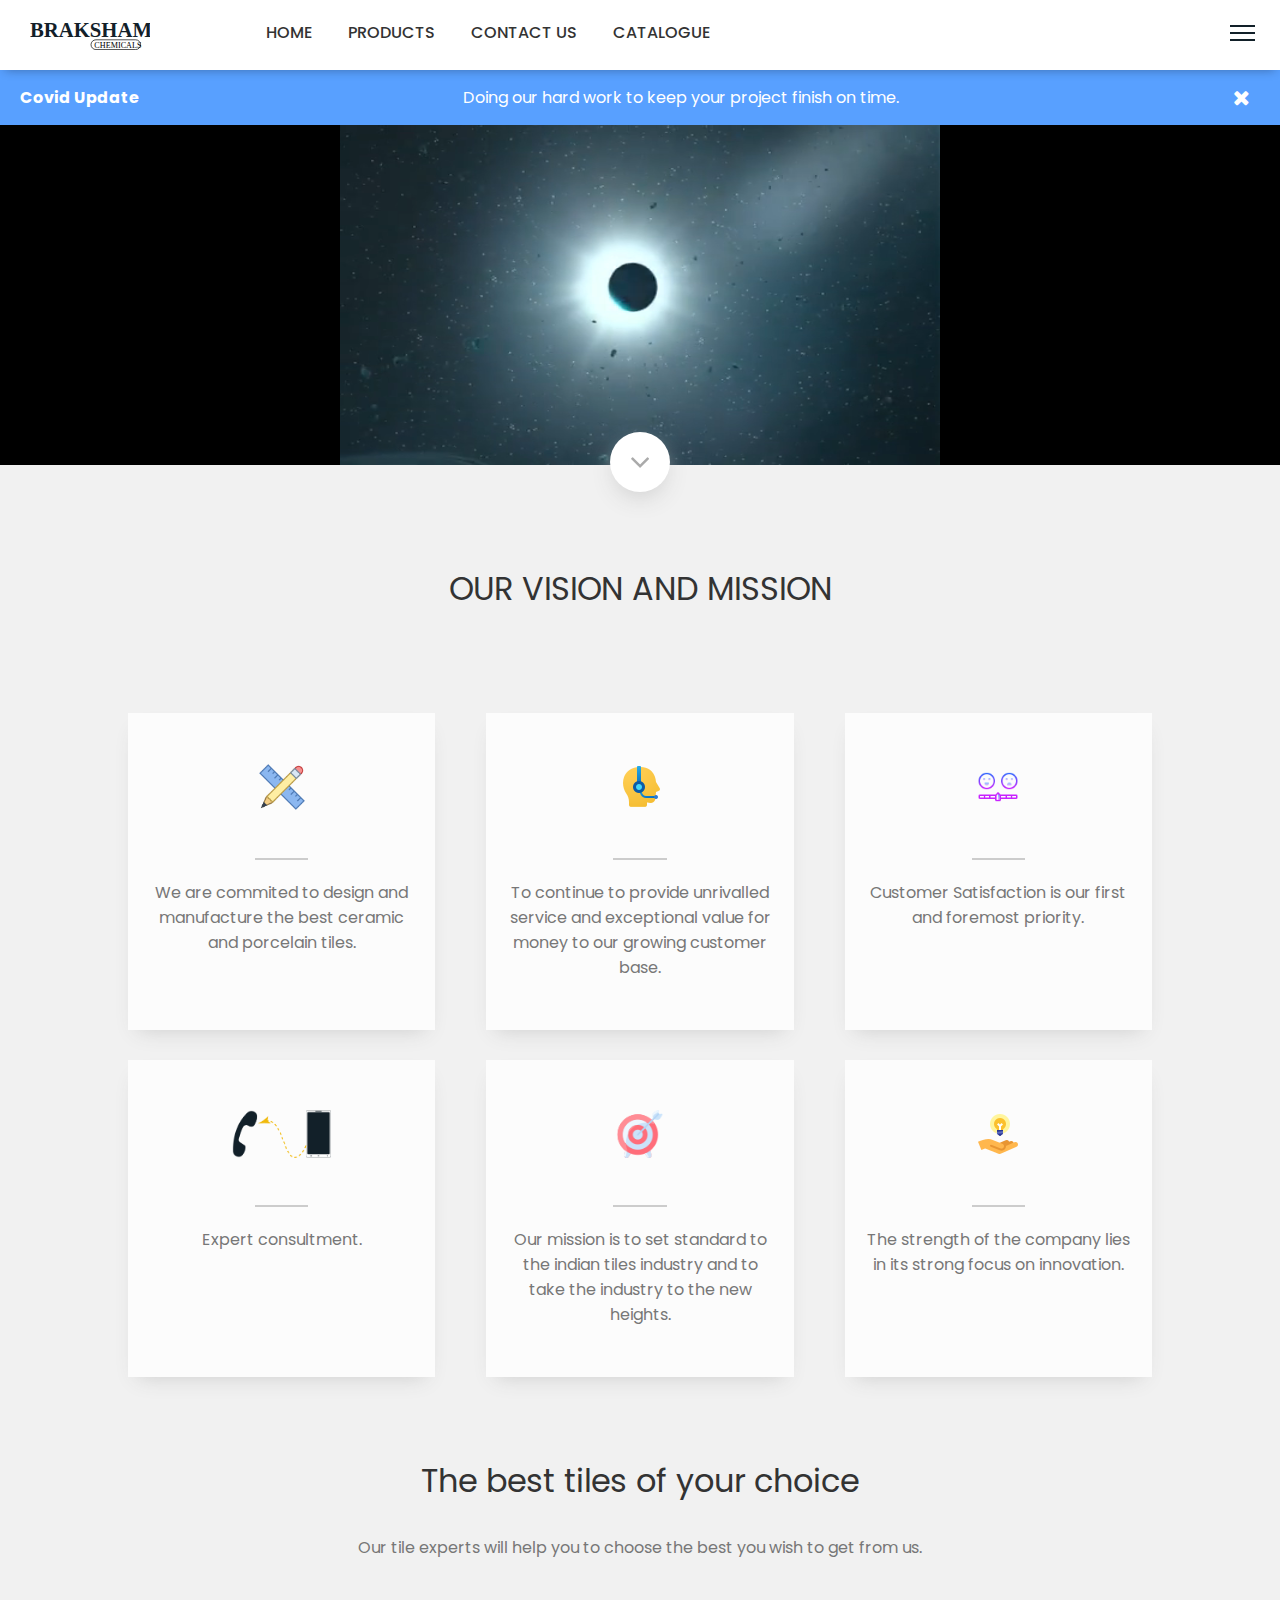
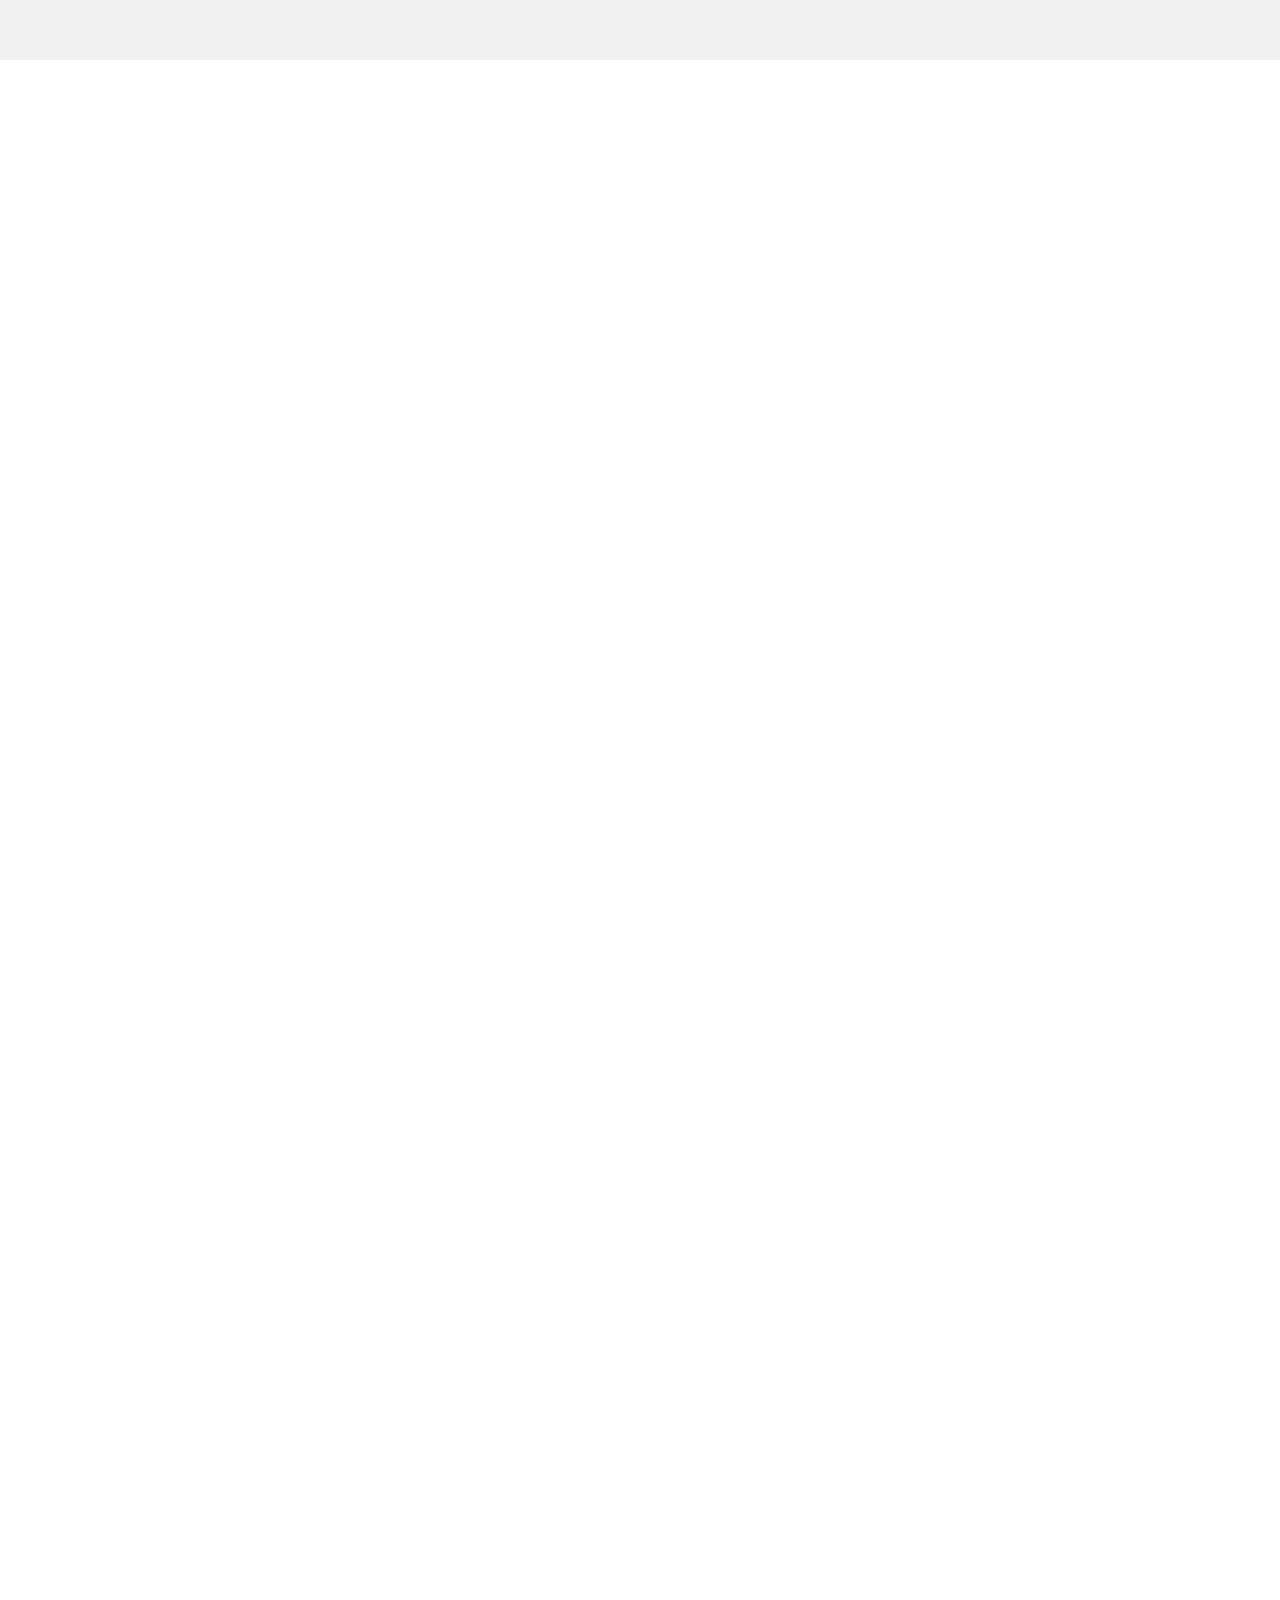
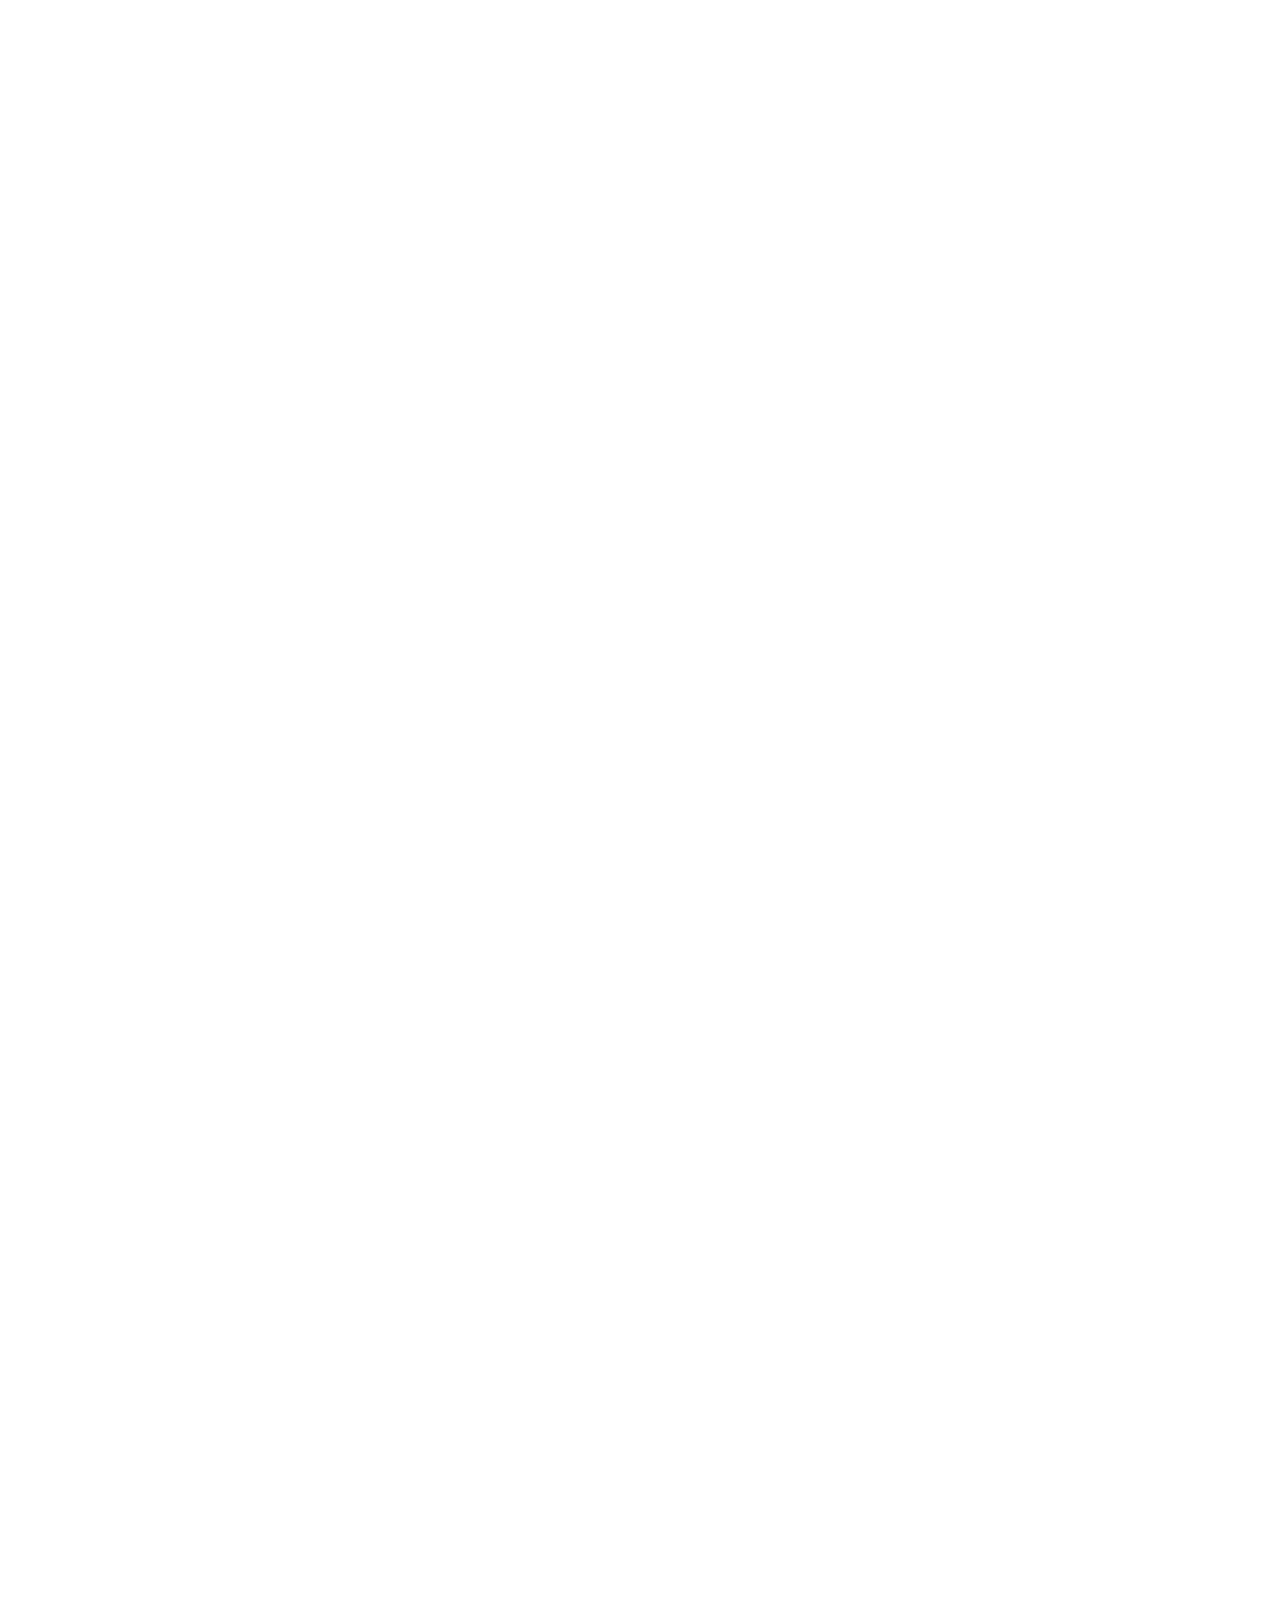
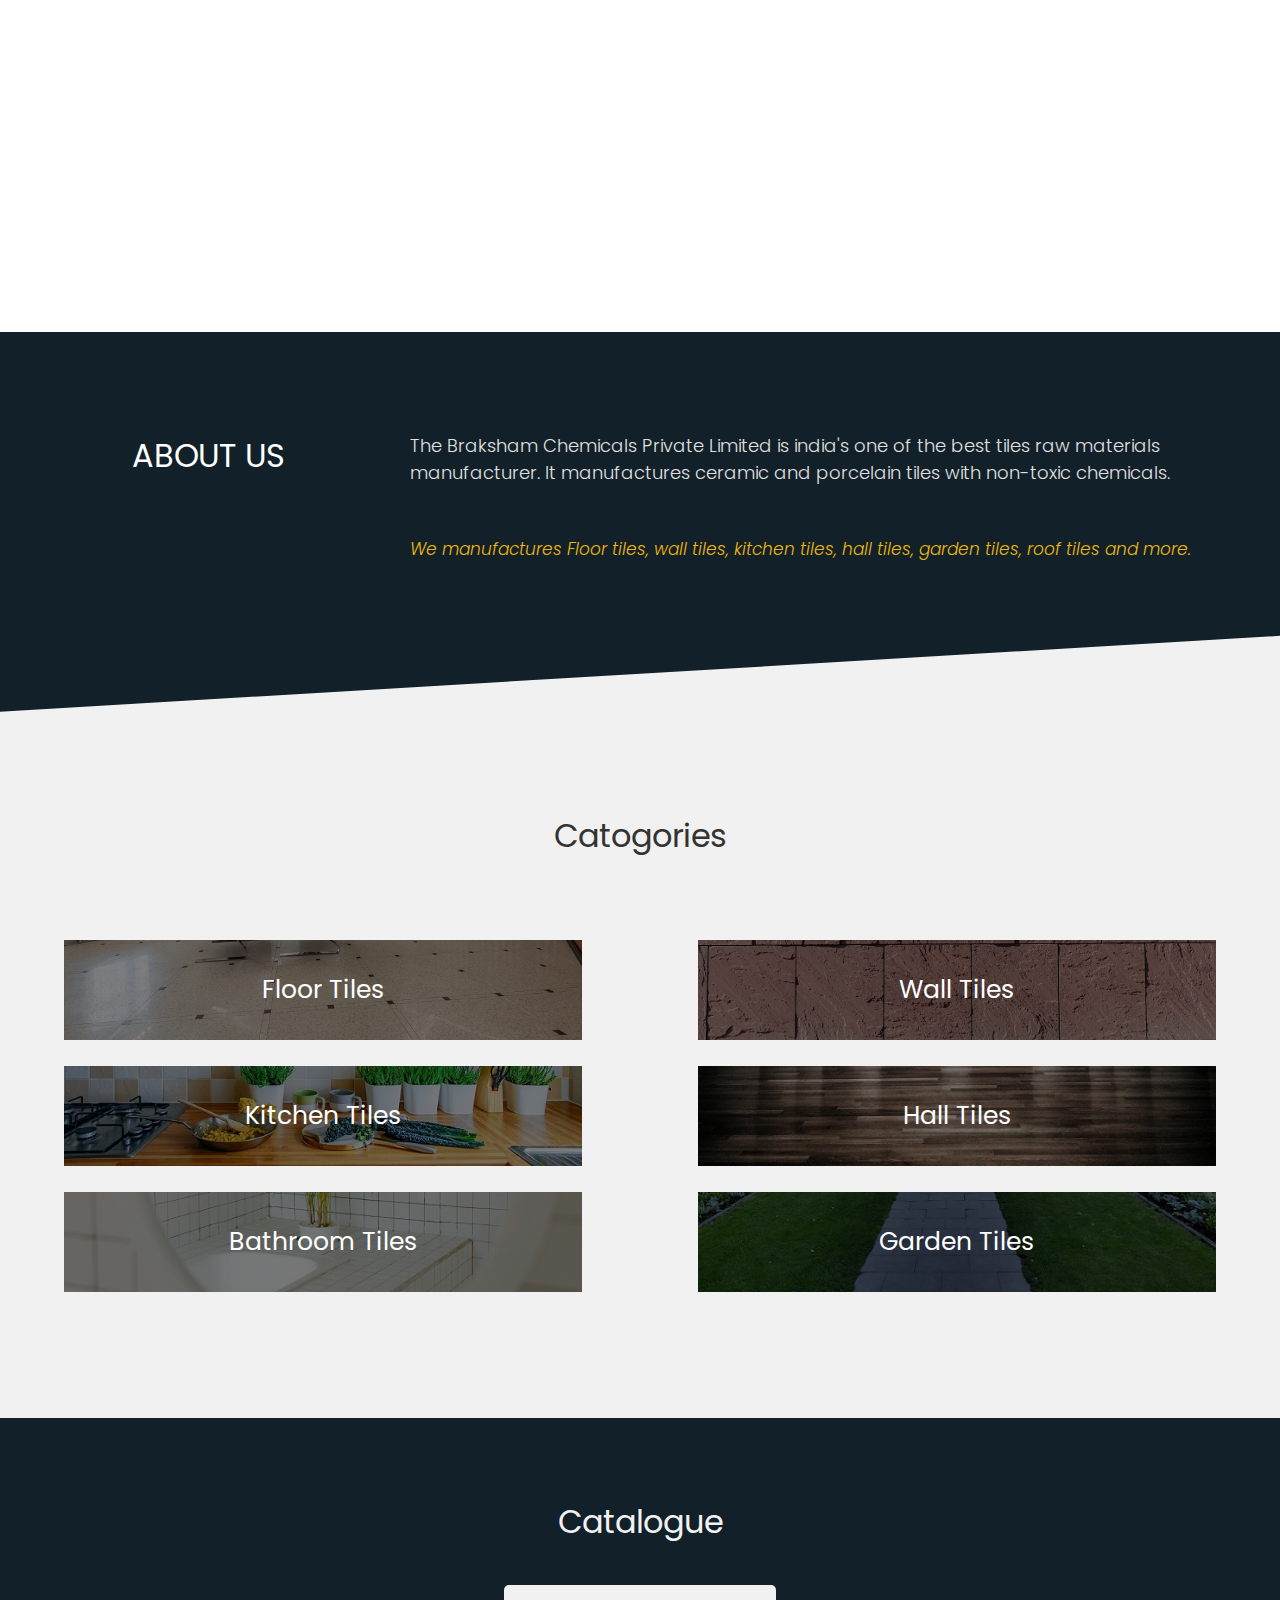
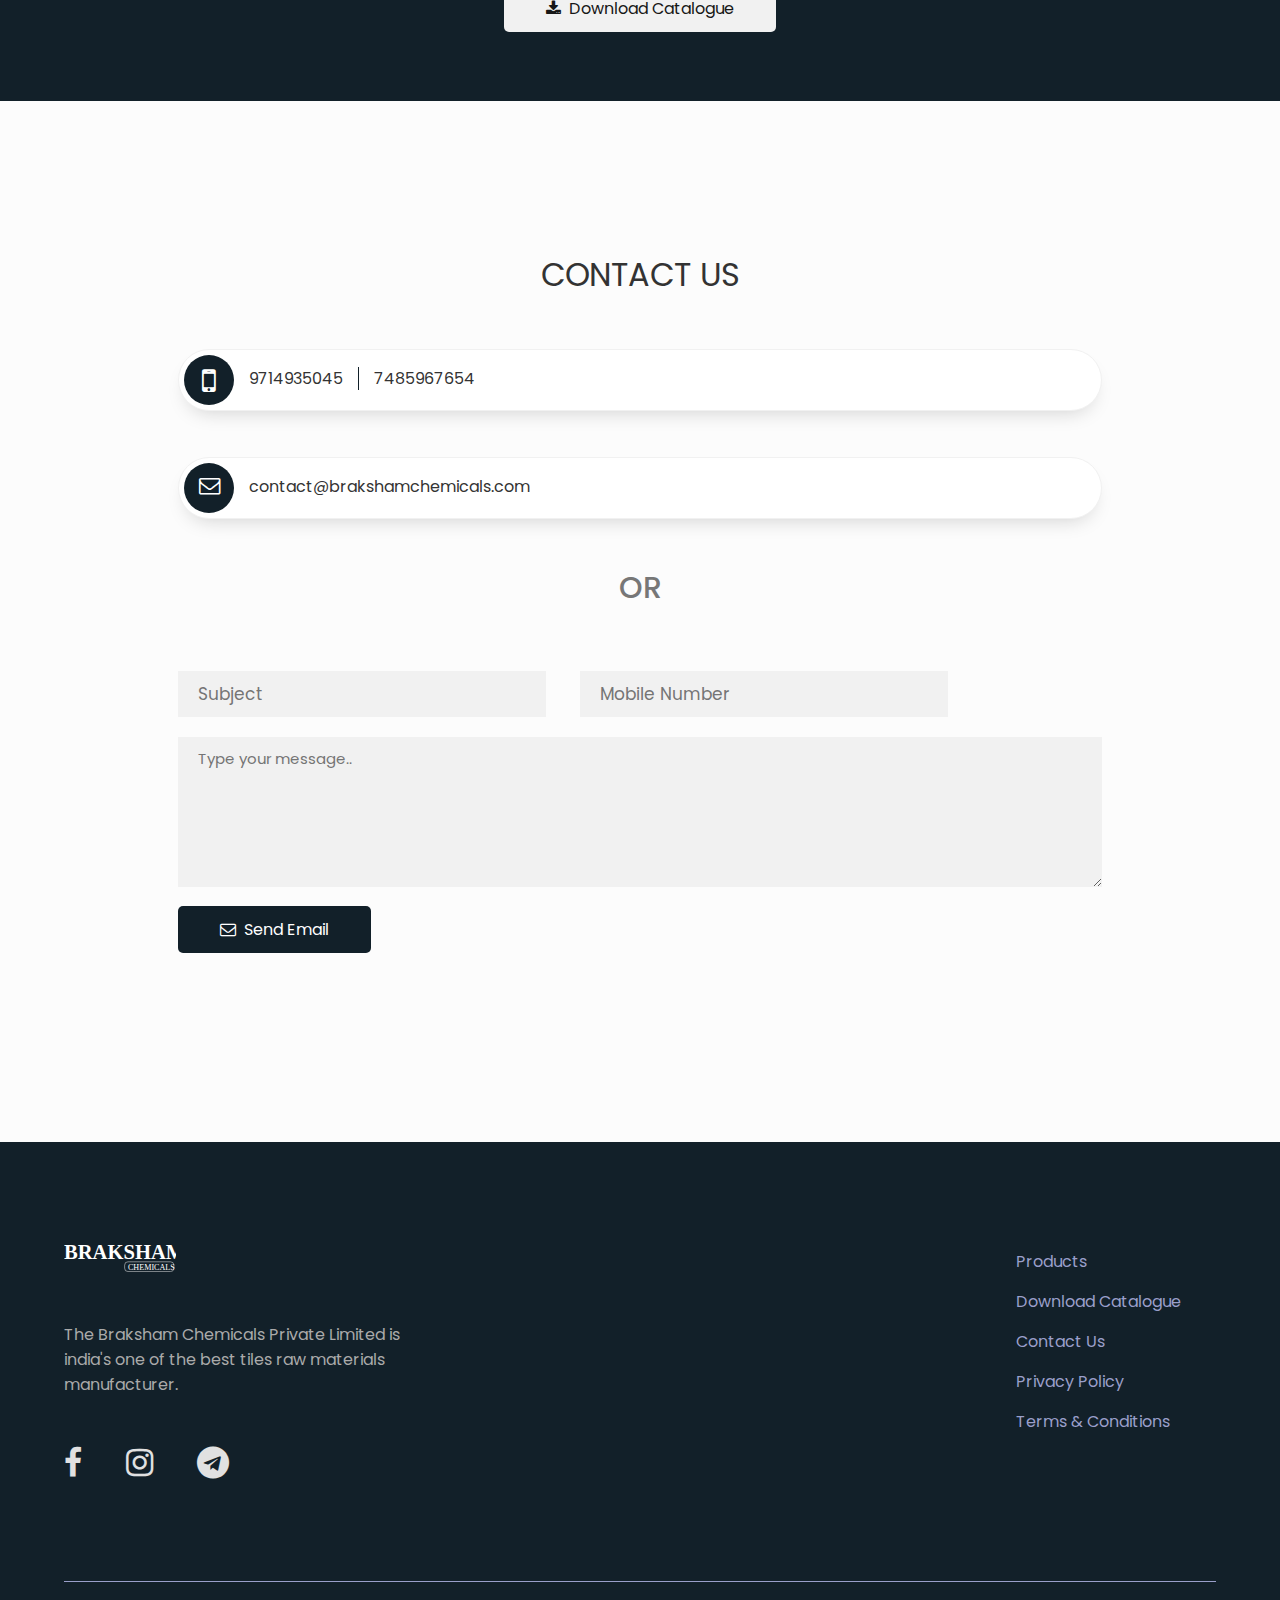
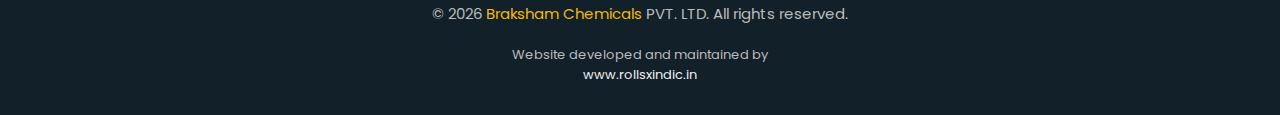
==== commit a12aee79: "change logo" ====
--- a/index.html
+++ b/index.html
@@ -34,7 +34,7 @@
 </head>
 <body>
     <div class="header">
-        <div class="header-logo-ctr"><a href="index.html" class="header-logo"><img class="header-logo-img" src="./res/images/logo.png" alt="Logo"></a></div>
+        <div class="header-logo-ctr"><a href="index.html" class="header-logo"><img class="header-logo-img" src="./res/images/logobraksham_new.svg" alt="Logo"></a></div>
         <div class="header-btn-ctr">
             <a href="index.html" class="btn header-btn">HOME</a>
             <a href="product.html" class="btn header-btn">PRODUCTS</a>
@@ -292,7 +292,7 @@
     <div class="footer" id="footer">
         <div class="footer-top-ctr">
             <div class="footer-social-media-ctr">
-                <div class="footer-logo-ctr"><a href="index.html" class="footer-logo"><img class="footer-logo-img" src="./res/images/logofooter.png" alt="footer logo"></a></div>
+                <div class="footer-logo-ctr"><a href="index.html" class="footer-logo"><img class="footer-logo-img" src="./res/images/logobraksham_white.svg" alt="footer logo"></a></div>
                 <p class="footer-company-about">The Braksham Chemicals Private Limited is india's one of the best tiles raw materials manufacturer.</p>
                 <div class="social-media-ctr">
                     <a href=""><i class="fa fa-facebook fa-2x"></i></a>
--- a/css/style.css
+++ b/css/style.css
@@ -130,7 +130,7 @@
 }
 
 .line {
-  height: 4px;
+  height: 2px;
   width: 25px;
   background-color: #122029;
   margin: 5px;
@@ -178,8 +178,8 @@
 }
 
 .header-menu-btn-ctr {
-  height: 20rem;
-  width: 20rem;
+  height: auto;
+  width: 25rem;
   padding: 2%;
   position: absolute;
   top: 50%;
@@ -676,6 +676,7 @@
 .mob-1,
 .mob-2,
 .email-1 {
+  -webkit-text-decoration: none;
   text-decoration: none;
   color: #333;
   padding: 0 1.5rem;
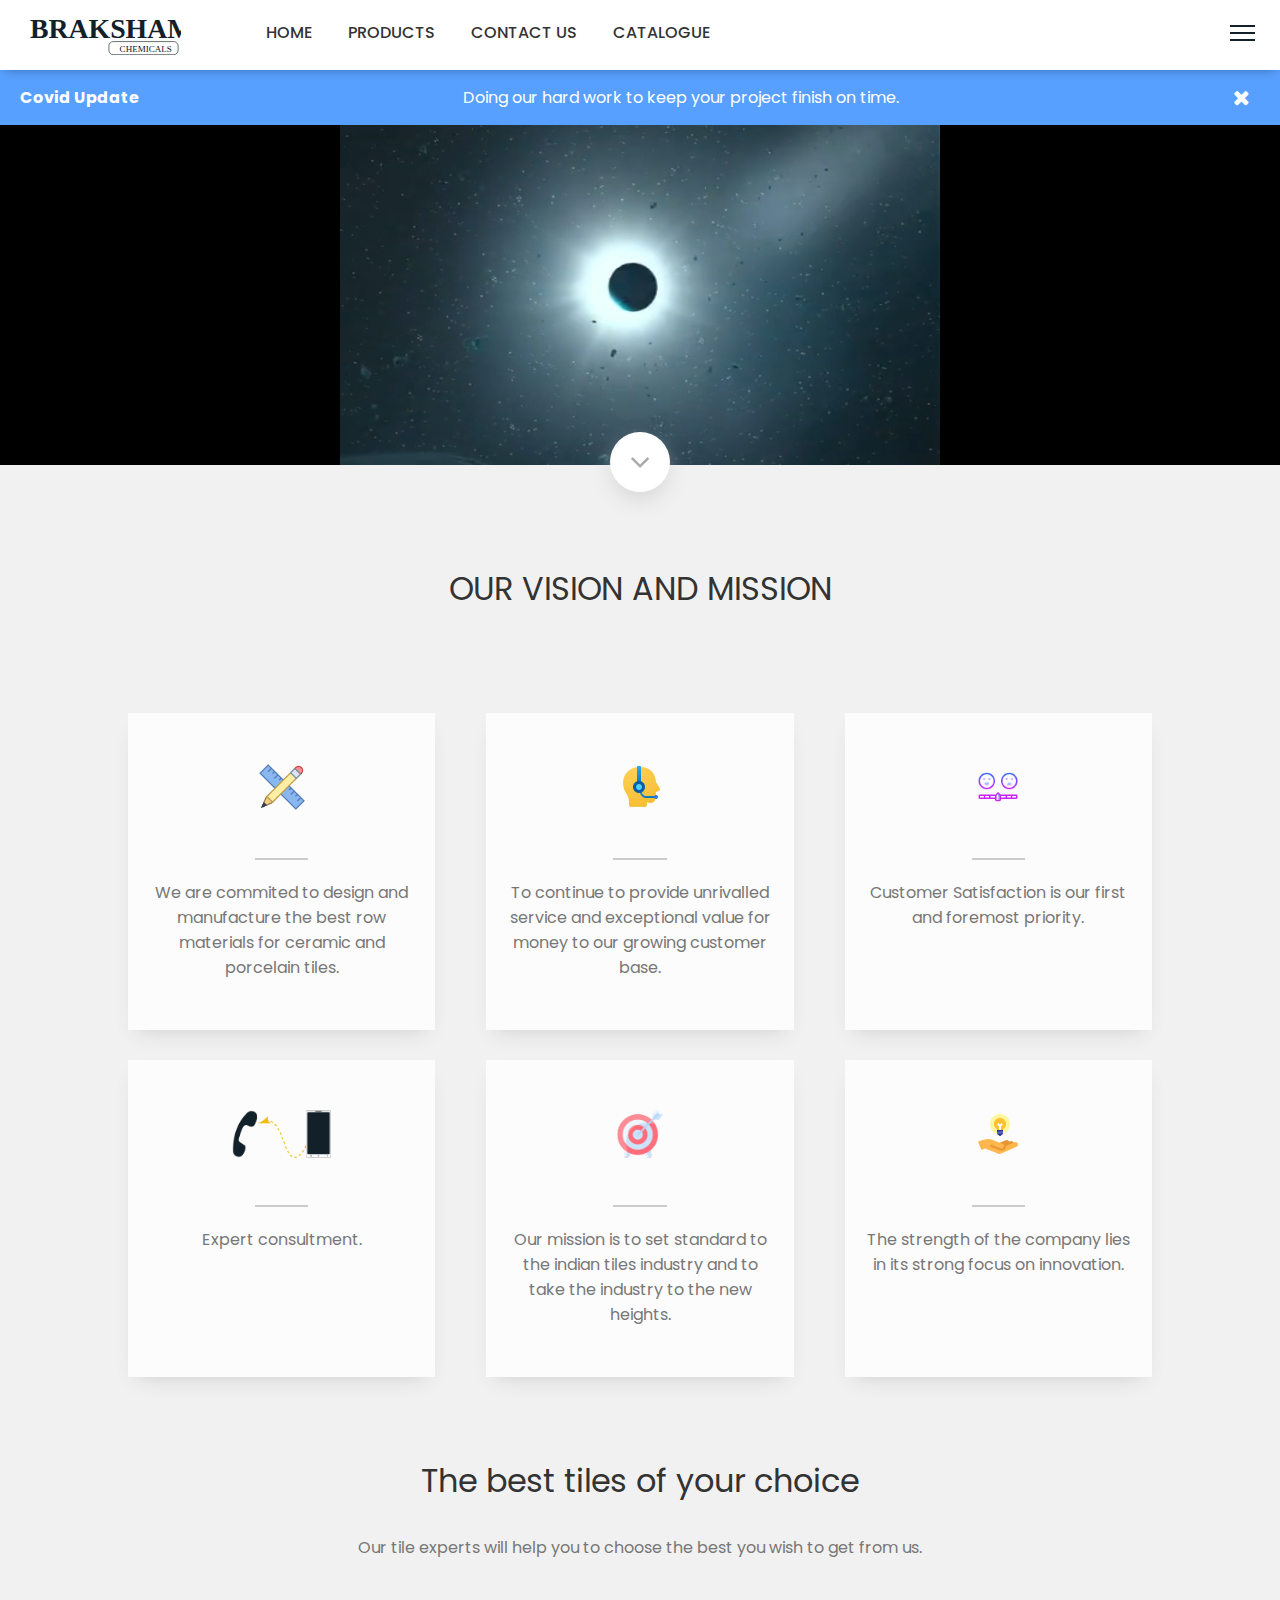
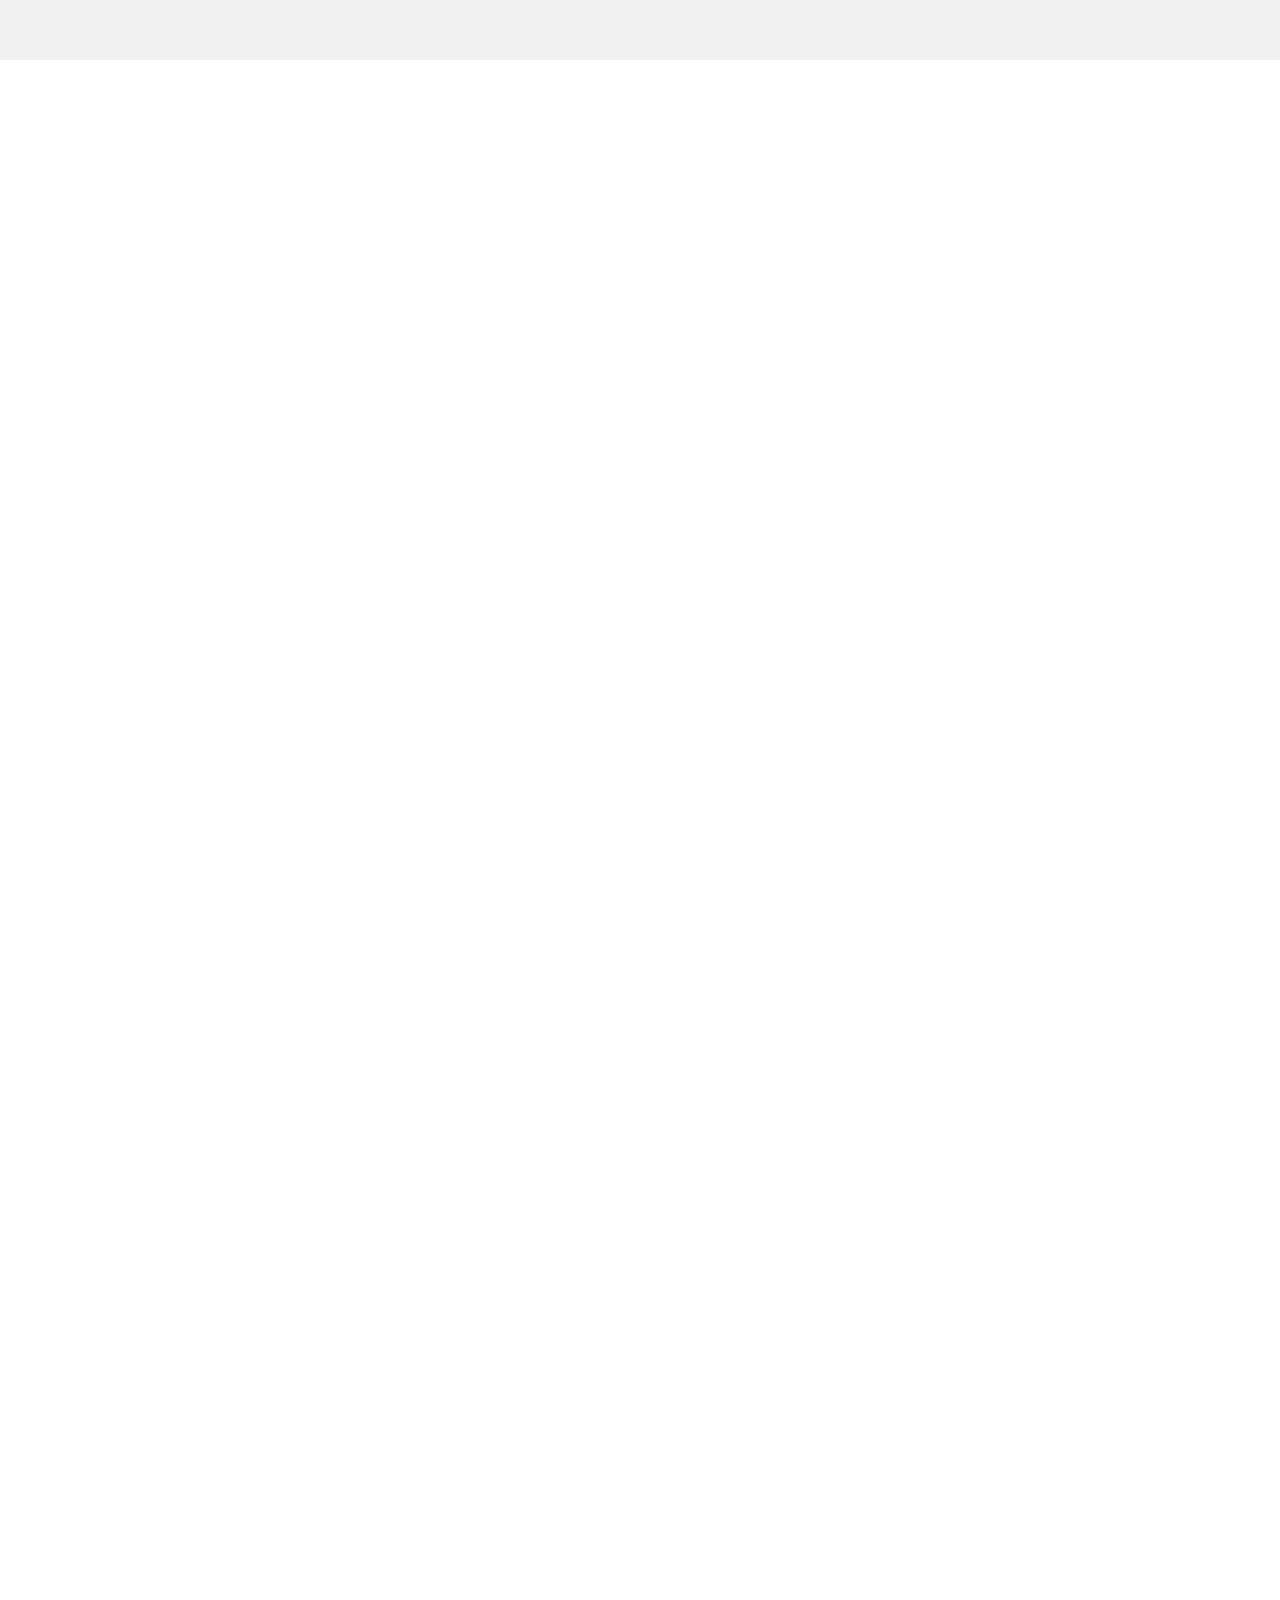
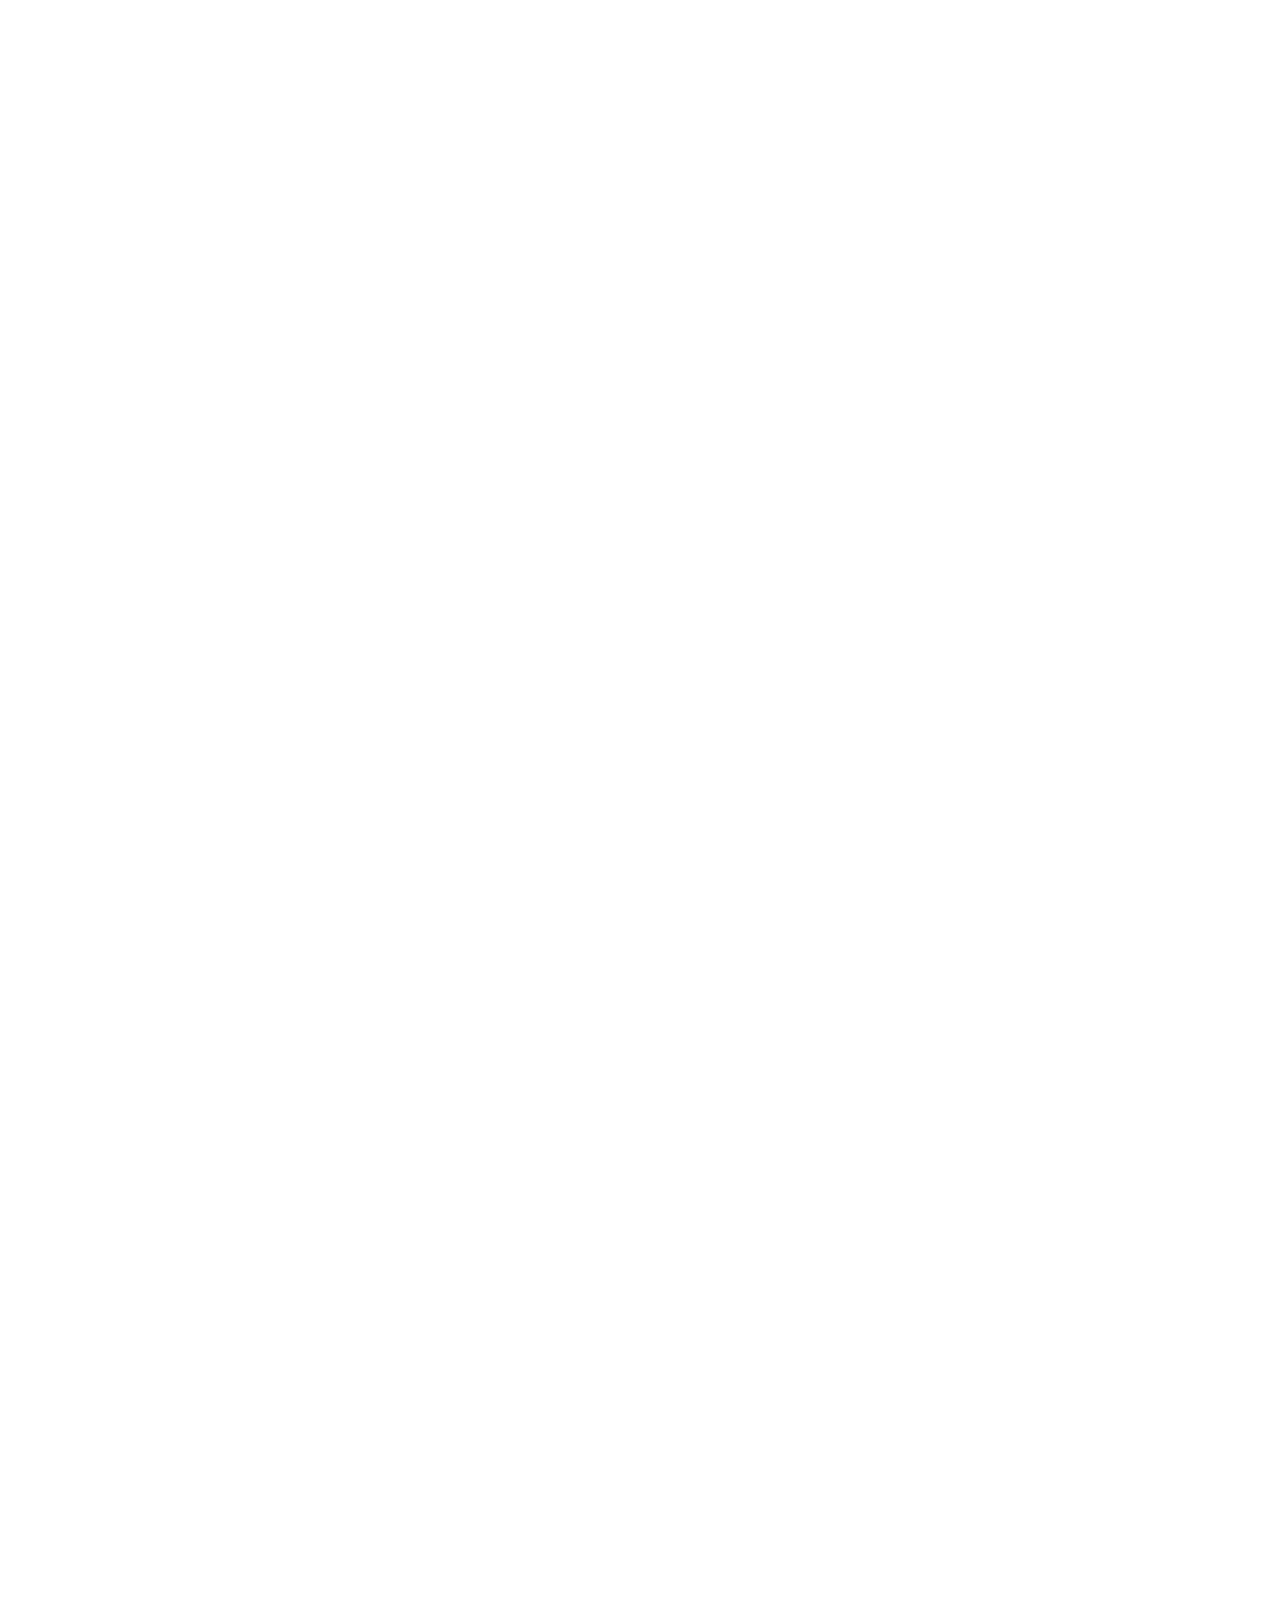
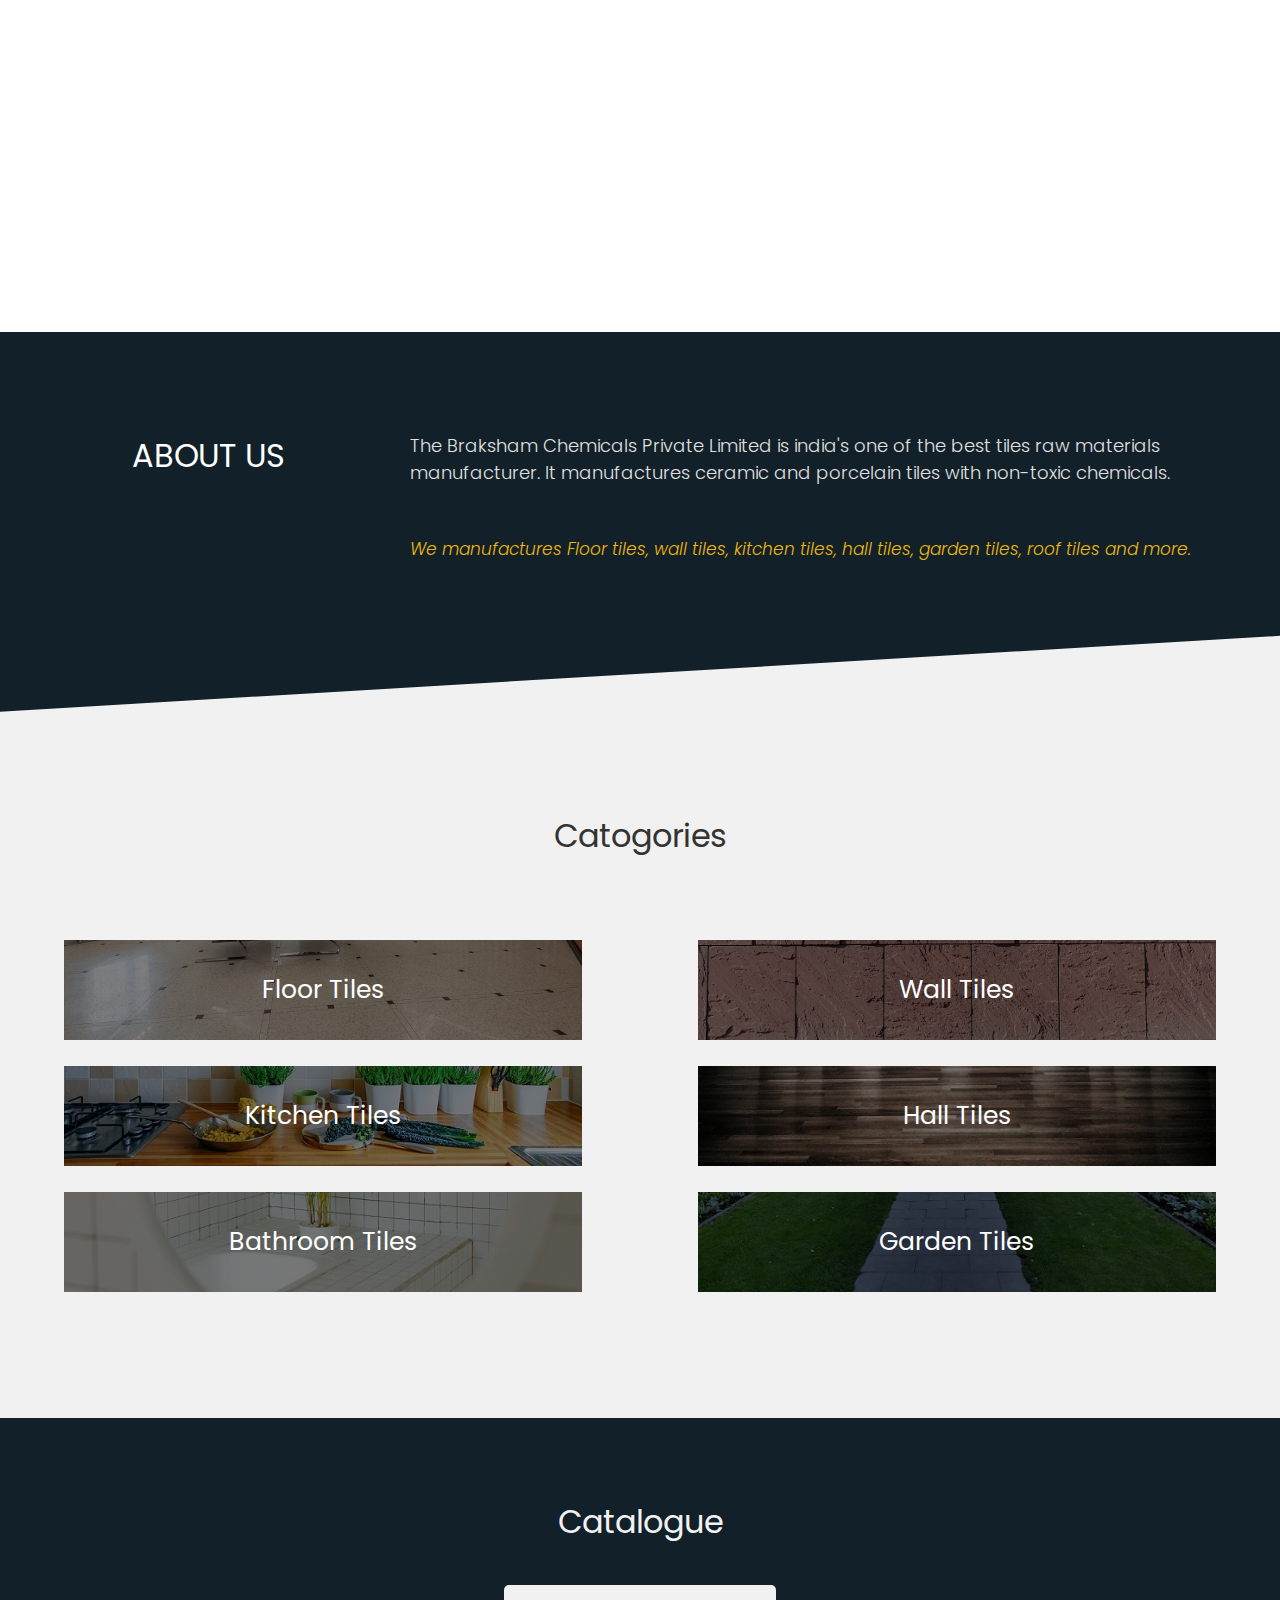
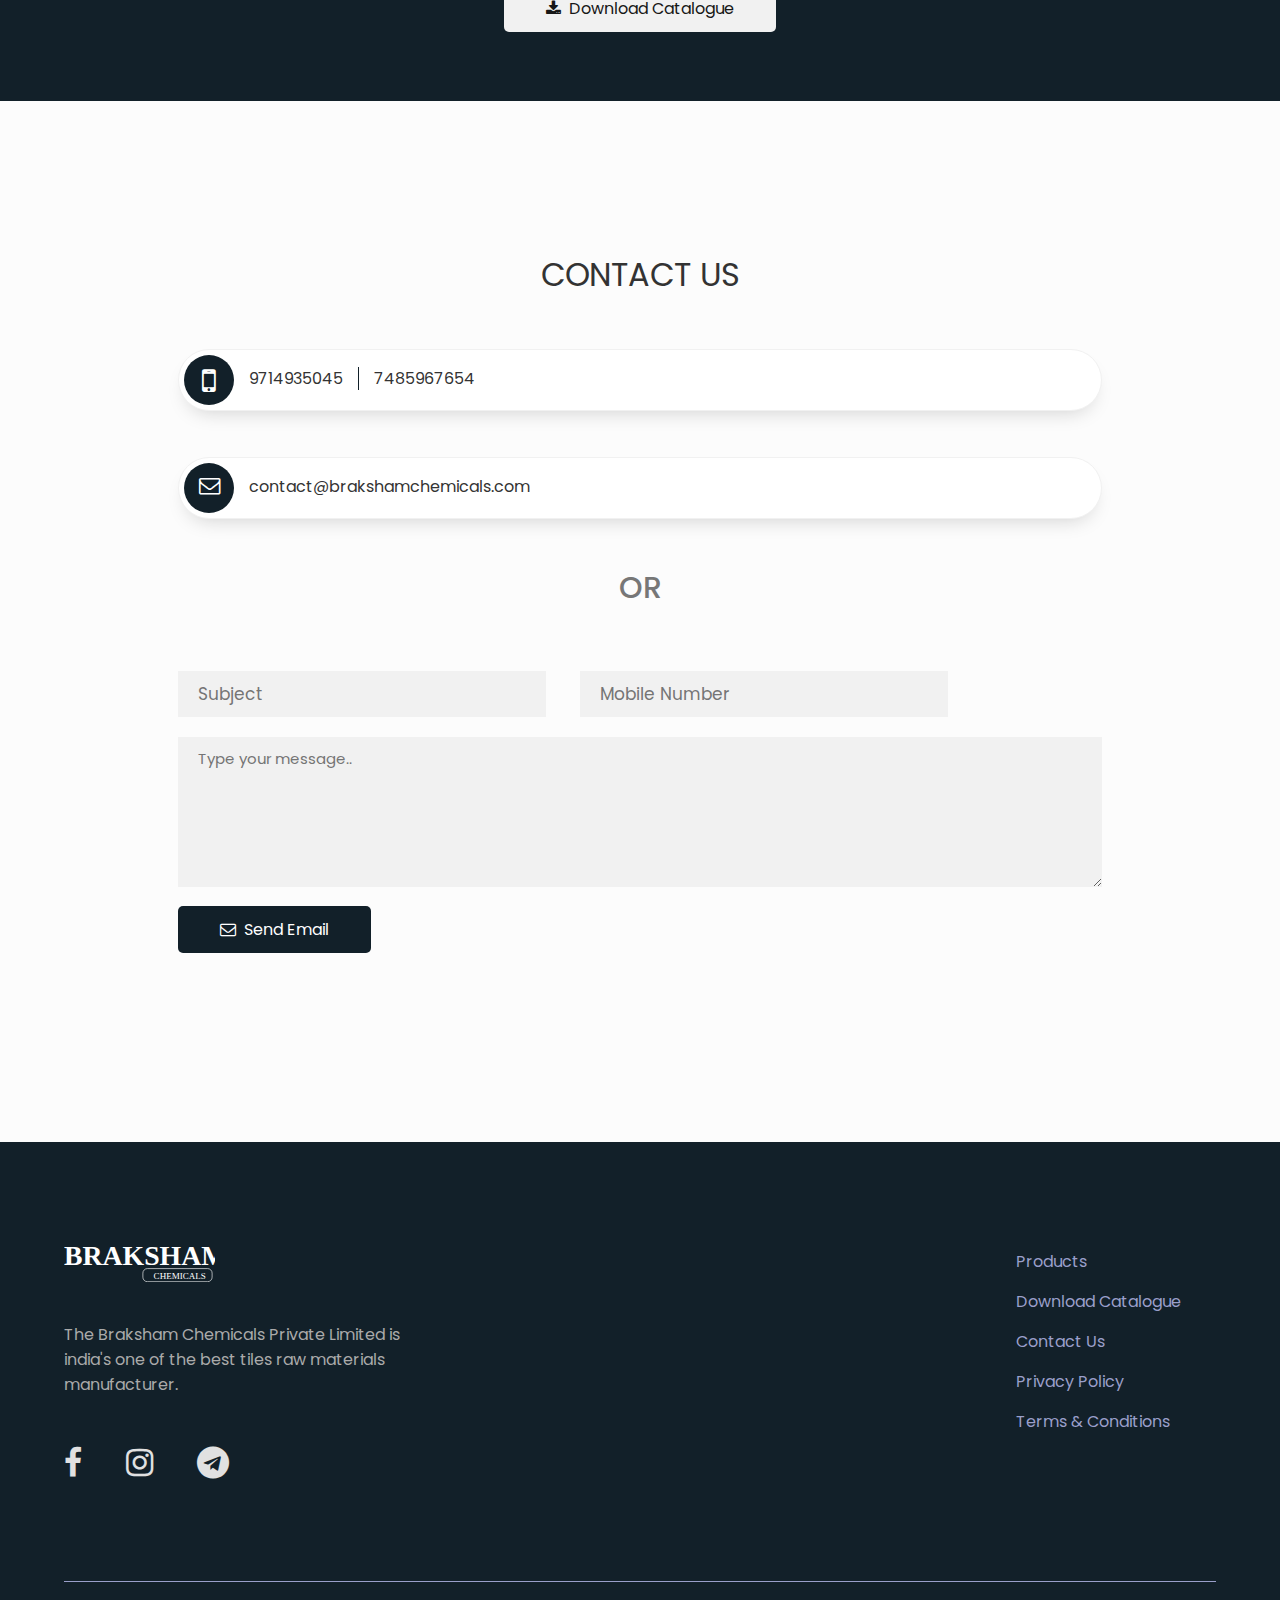
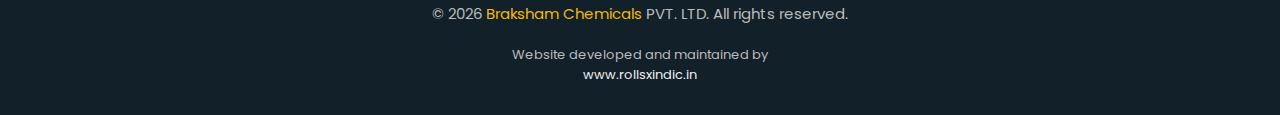
==== commit 2e7e7dbd: "logo and catalogue changed" ====
--- a/index.html
+++ b/index.html
@@ -80,7 +80,7 @@
                 <div class="vision vision-1">
                     <img src="./res/images/design.png" alt="Vision of Braksham Chemicals" class="vision-icon vision-1-icon">
                     <div class="vision-icon-underline"></div>
-                    <p class="vision-para vision-1-para">We are commited to design and manufacture the best ceramic and porcelain tiles.</p>
+                    <p class="vision-para vision-1-para">We are commited to design and manufacture the best row materials for ceramic and porcelain tiles.</p>
                 </div>
                 <div class="vision vision-2">
                     <img src="./res/images/customer-support.png" alt="Vision of Braksham Chemicals" class="vision-icon vision-2-icon">
--- a/css/style.css
+++ b/css/style.css
@@ -66,7 +66,7 @@
 }
 
 .header-logo-img {
-  height: 3rem;
+  height: 4rem;
   vertical-align: middle;
 }
 
@@ -760,7 +760,7 @@
 }
 
 .footer-logo-img {
-  height: 3rem;
+  height: 4rem;
 }
 
 .footer-company-about {
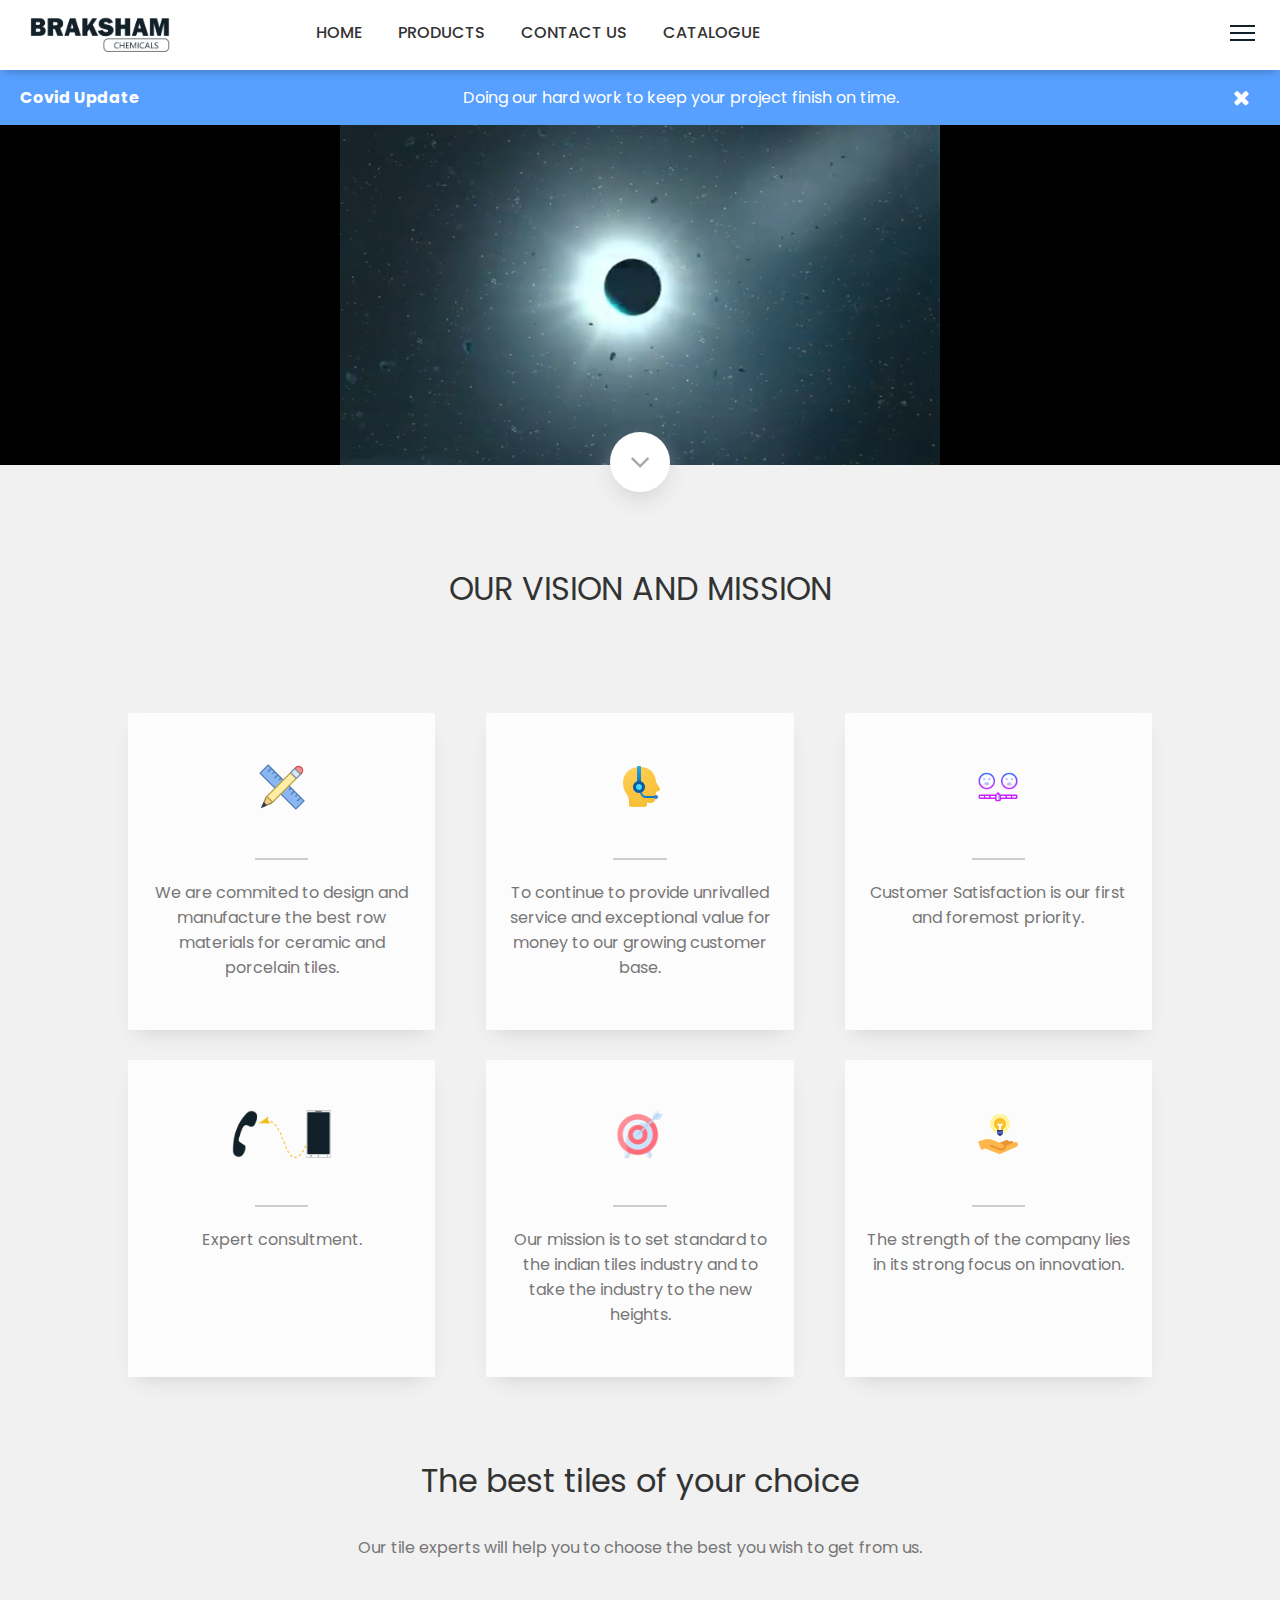
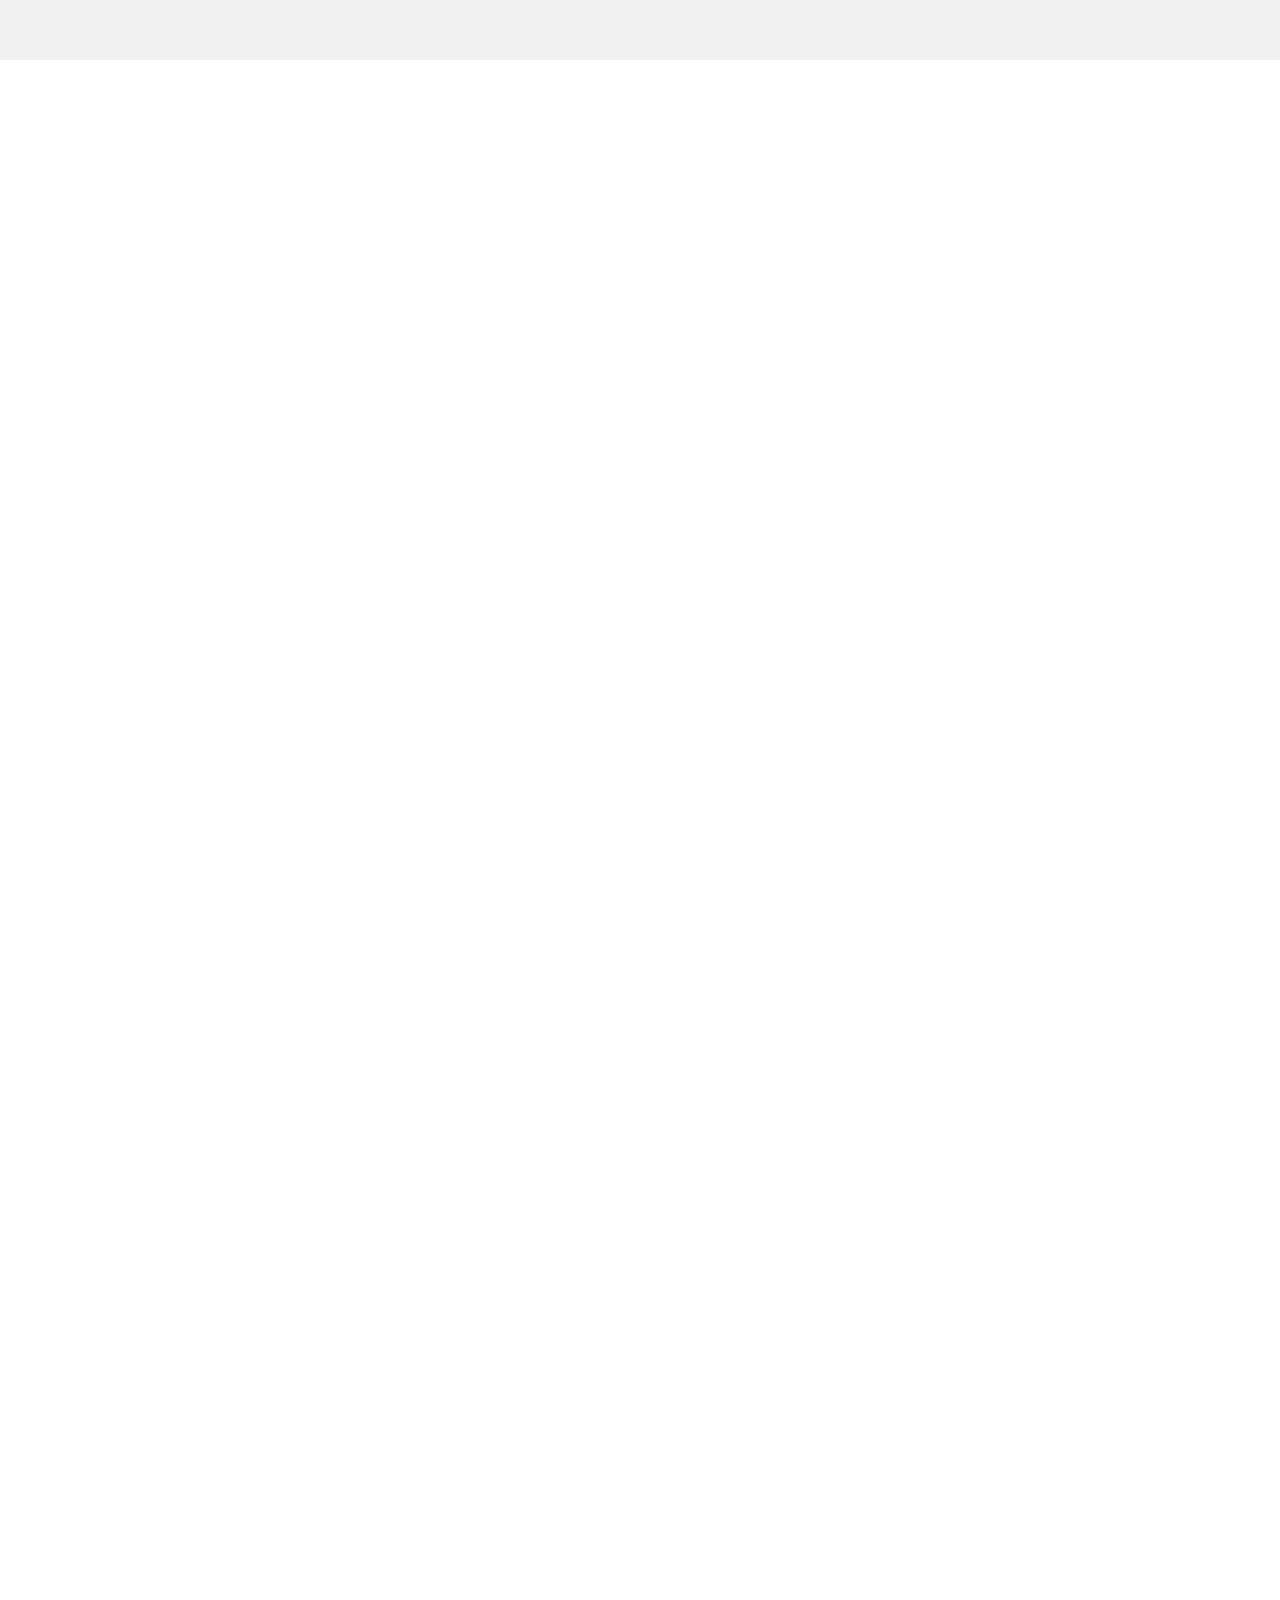
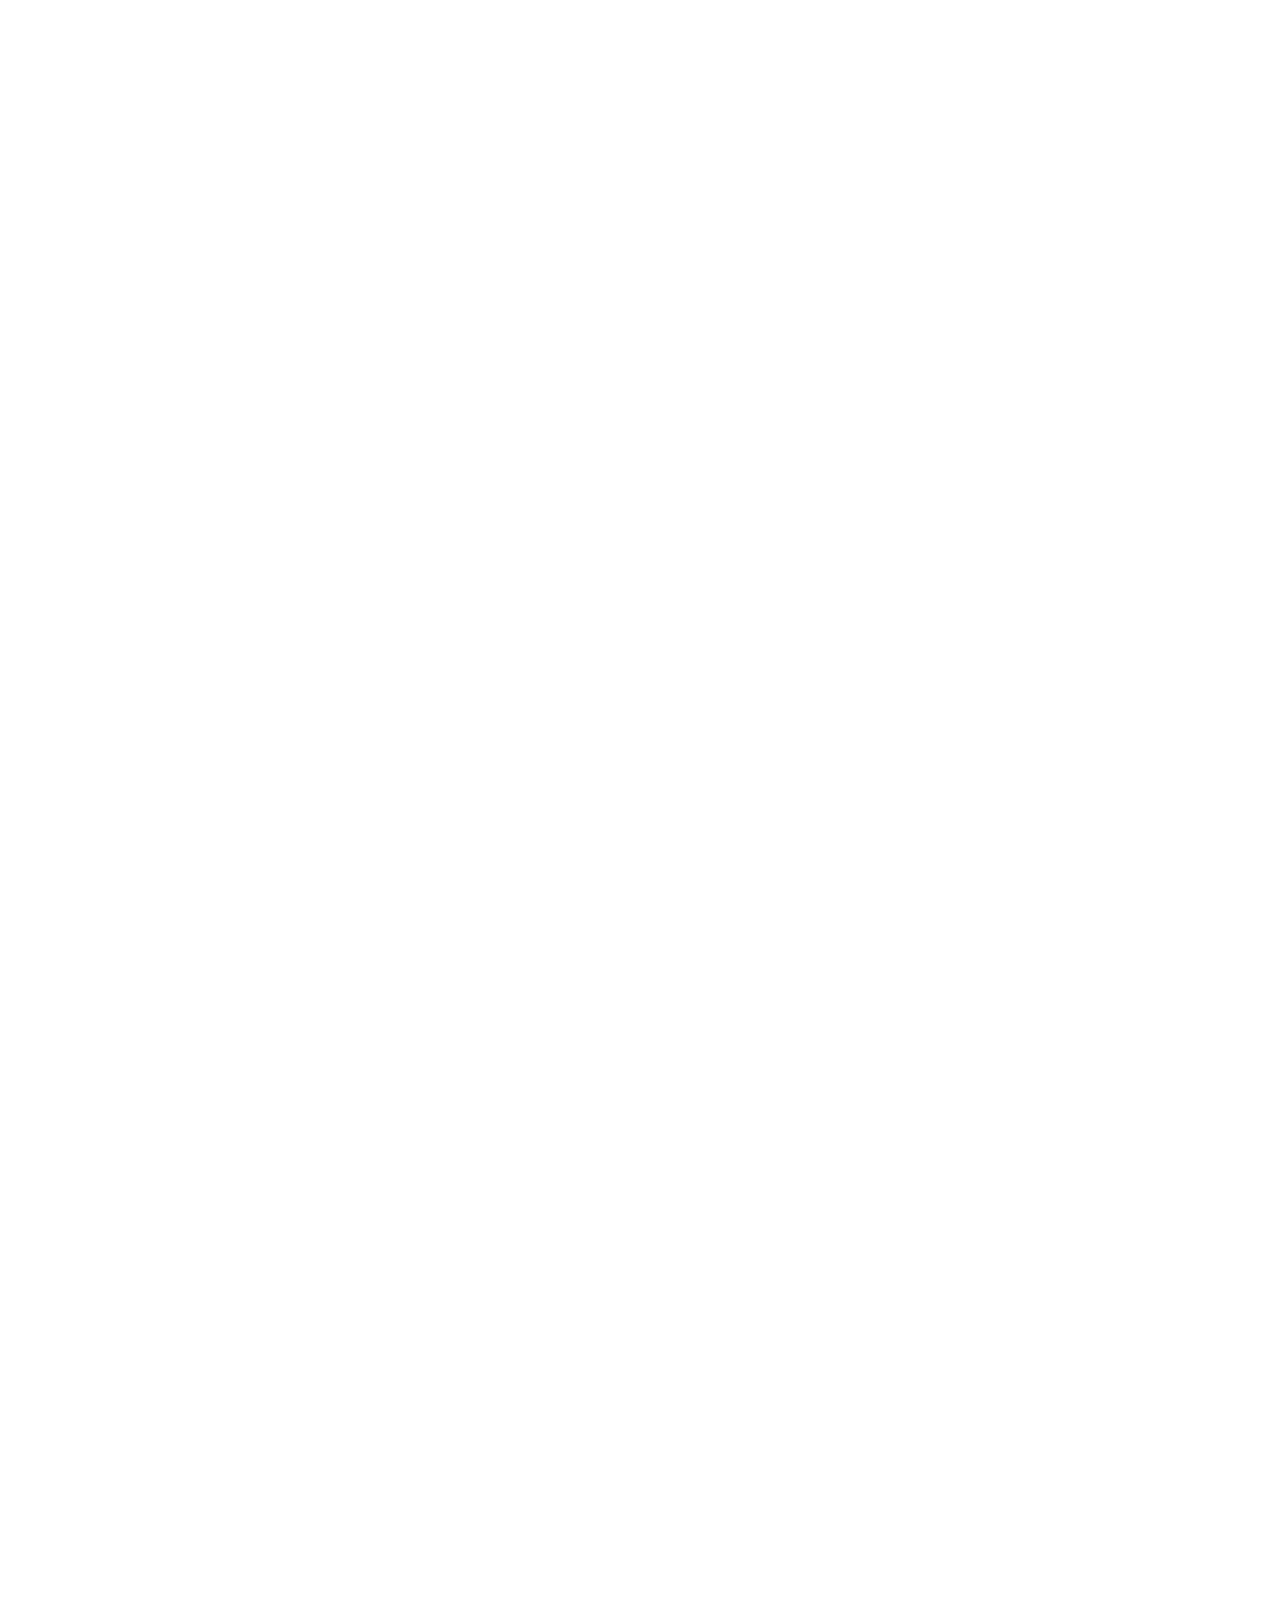
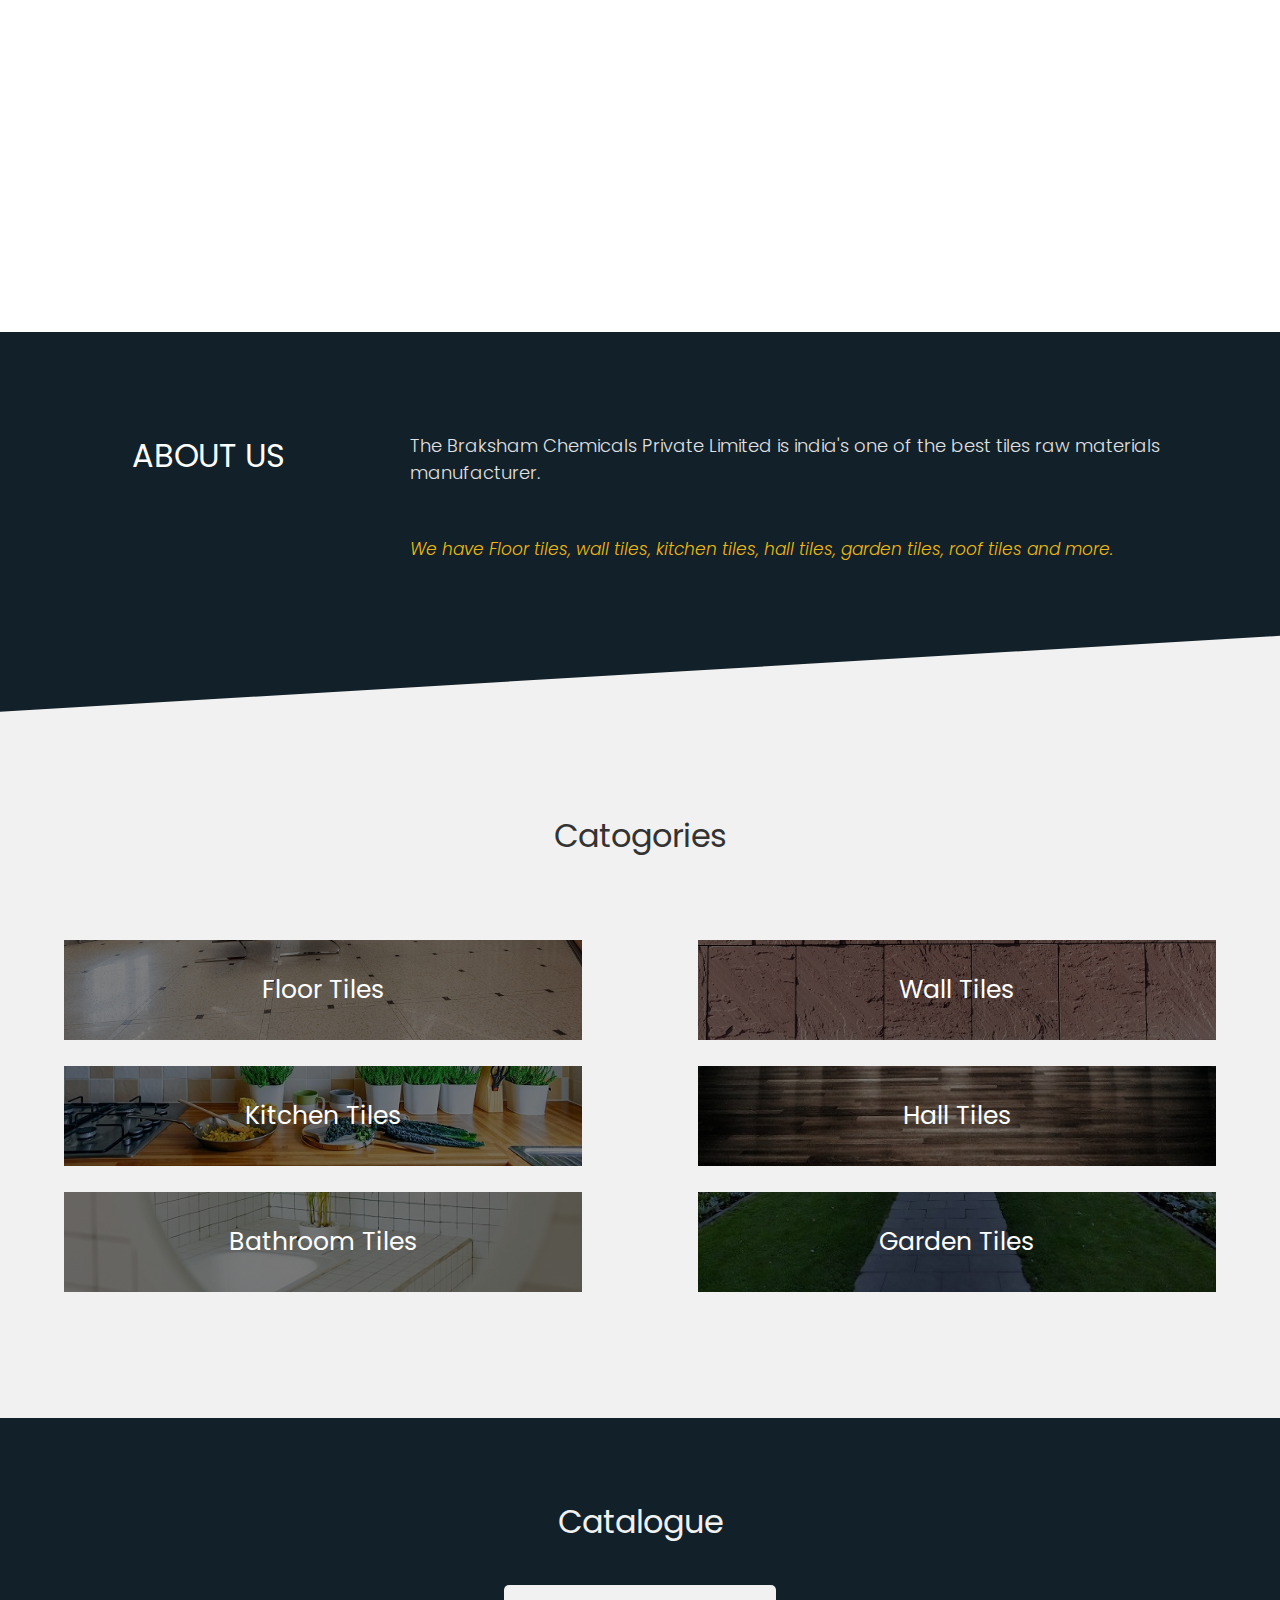
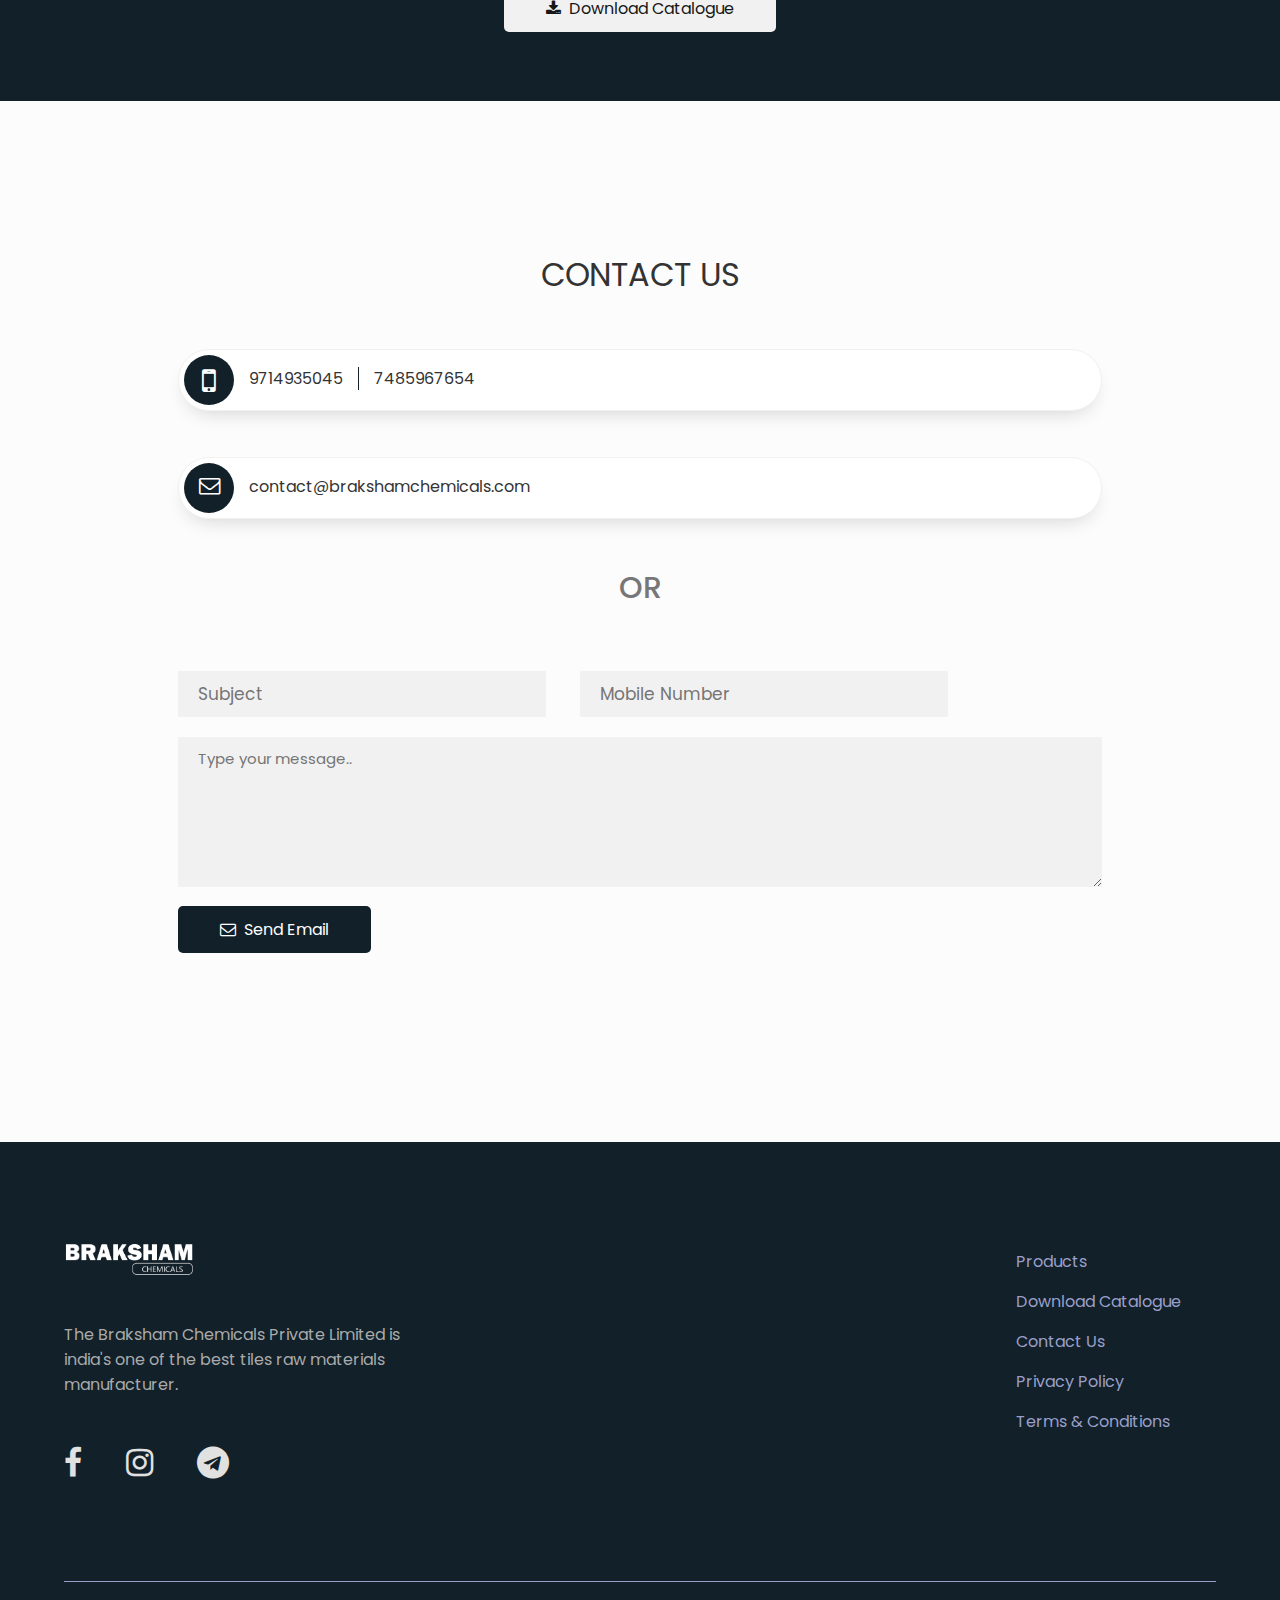
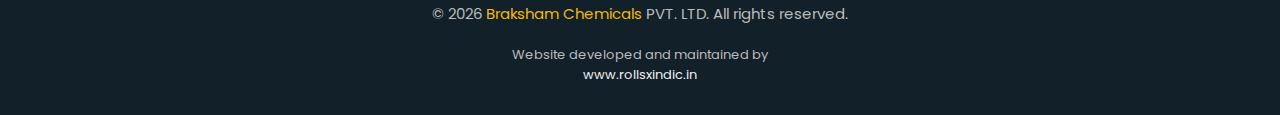
==== commit eddb16a2: "logo changed from svg to png and some minor edits" ====
--- a/index.html
+++ b/index.html
@@ -34,7 +34,7 @@
 </head>
 <body>
     <div class="header">
-        <div class="header-logo-ctr"><a href="index.html" class="header-logo"><img class="header-logo-img" src="./res/images/logobraksham_new.svg" alt="Logo"></a></div>
+        <div class="header-logo-ctr"><a href="index.html" class="header-logo"><img class="header-logo-img" src="./res/images/logobraksham_new.png" alt="Logo"></a></div>
         <div class="header-btn-ctr">
             <a href="index.html" class="btn header-btn">HOME</a>
             <a href="product.html" class="btn header-btn">PRODUCTS</a>
@@ -240,8 +240,8 @@
                 <h1 class="about-us-header">ABOUT US</h1>
             </div>
             <div class="about-us-para-ctr">
-                <p class="about-us-para-main">The Braksham Chemicals Private Limited is india's one of the best tiles raw materials manufacturer. It manufactures ceramic and porcelain tiles with non-toxic chemicals.</p><br><br>
-                <p class="about-us-para-secondary">We manufactures Floor tiles, wall tiles, kitchen tiles, hall<span> tiles,</span> garden tiles, roof tiles and more.</p>
+                <p class="about-us-para-main">The Braksham Chemicals Private Limited is india's one of the best tiles raw materials manufacturer.</p><br><br>
+                <p class="about-us-para-secondary">We have Floor tiles, wall tiles, kitchen tiles, hall<span> tiles,</span> garden tiles, roof tiles and more.</p>
             </div>
         </div>
 
@@ -292,7 +292,7 @@
     <div class="footer" id="footer">
         <div class="footer-top-ctr">
             <div class="footer-social-media-ctr">
-                <div class="footer-logo-ctr"><a href="index.html" class="footer-logo"><img class="footer-logo-img" src="./res/images/logobraksham_white.svg" alt="footer logo"></a></div>
+                <div class="footer-logo-ctr"><a href="index.html" class="footer-logo"><img class="footer-logo-img" src="./res/images/logobraksham_white.png" alt="footer logo"></a></div>
                 <p class="footer-company-about">The Braksham Chemicals Private Limited is india's one of the best tiles raw materials manufacturer.</p>
                 <div class="social-media-ctr">
                     <a href=""><i class="fa fa-facebook fa-2x"></i></a>
--- a/css/style.css
+++ b/css/style.css
@@ -52,7 +52,7 @@
 
 .header-logo-ctr {
   height: 3rem;
-  width: 20rem;
+  width: 25rem;
   margin-top: 1rem;
   position: relative;
 }
@@ -66,7 +66,7 @@
 }
 
 .header-logo-img {
-  height: 4rem;
+  height: 3.5rem;
   vertical-align: middle;
 }
 
@@ -760,7 +760,7 @@
 }
 
 .footer-logo-img {
-  height: 4rem;
+  height: 3.5rem;
 }
 
 .footer-company-about {
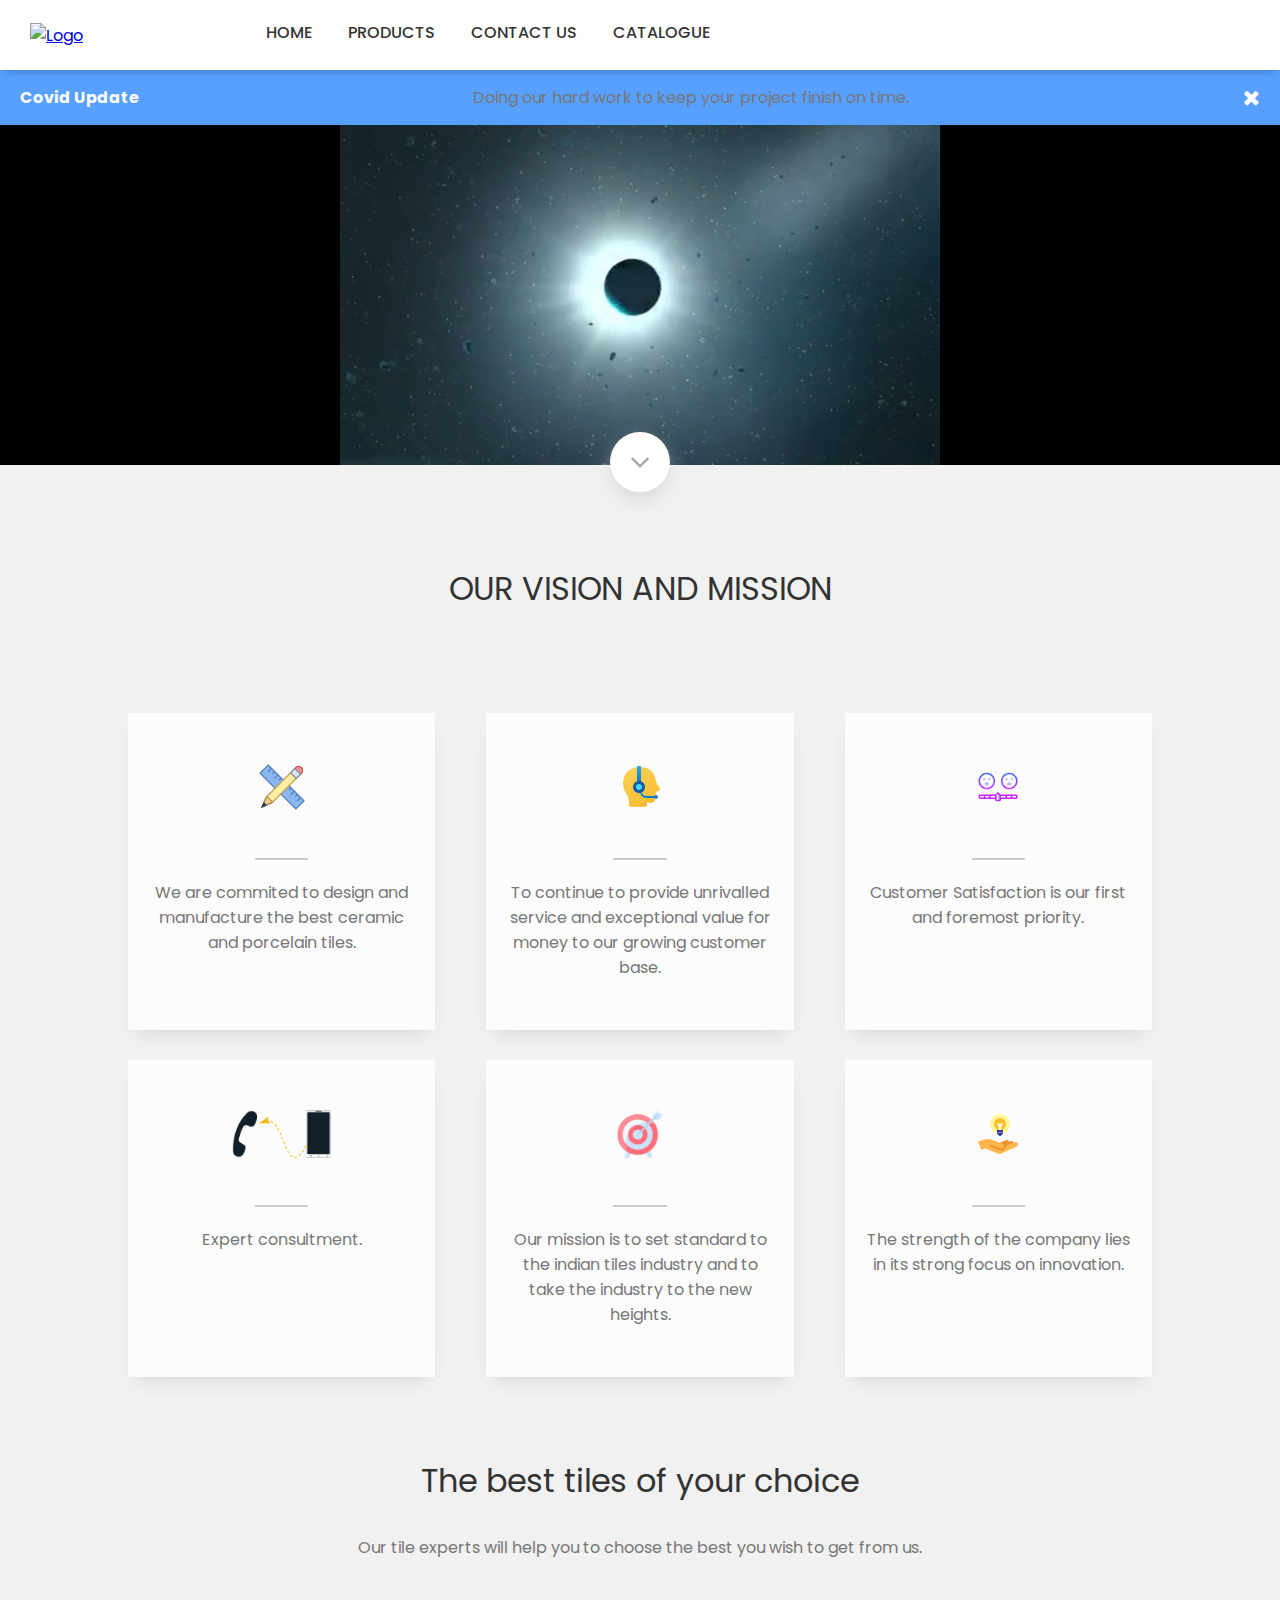
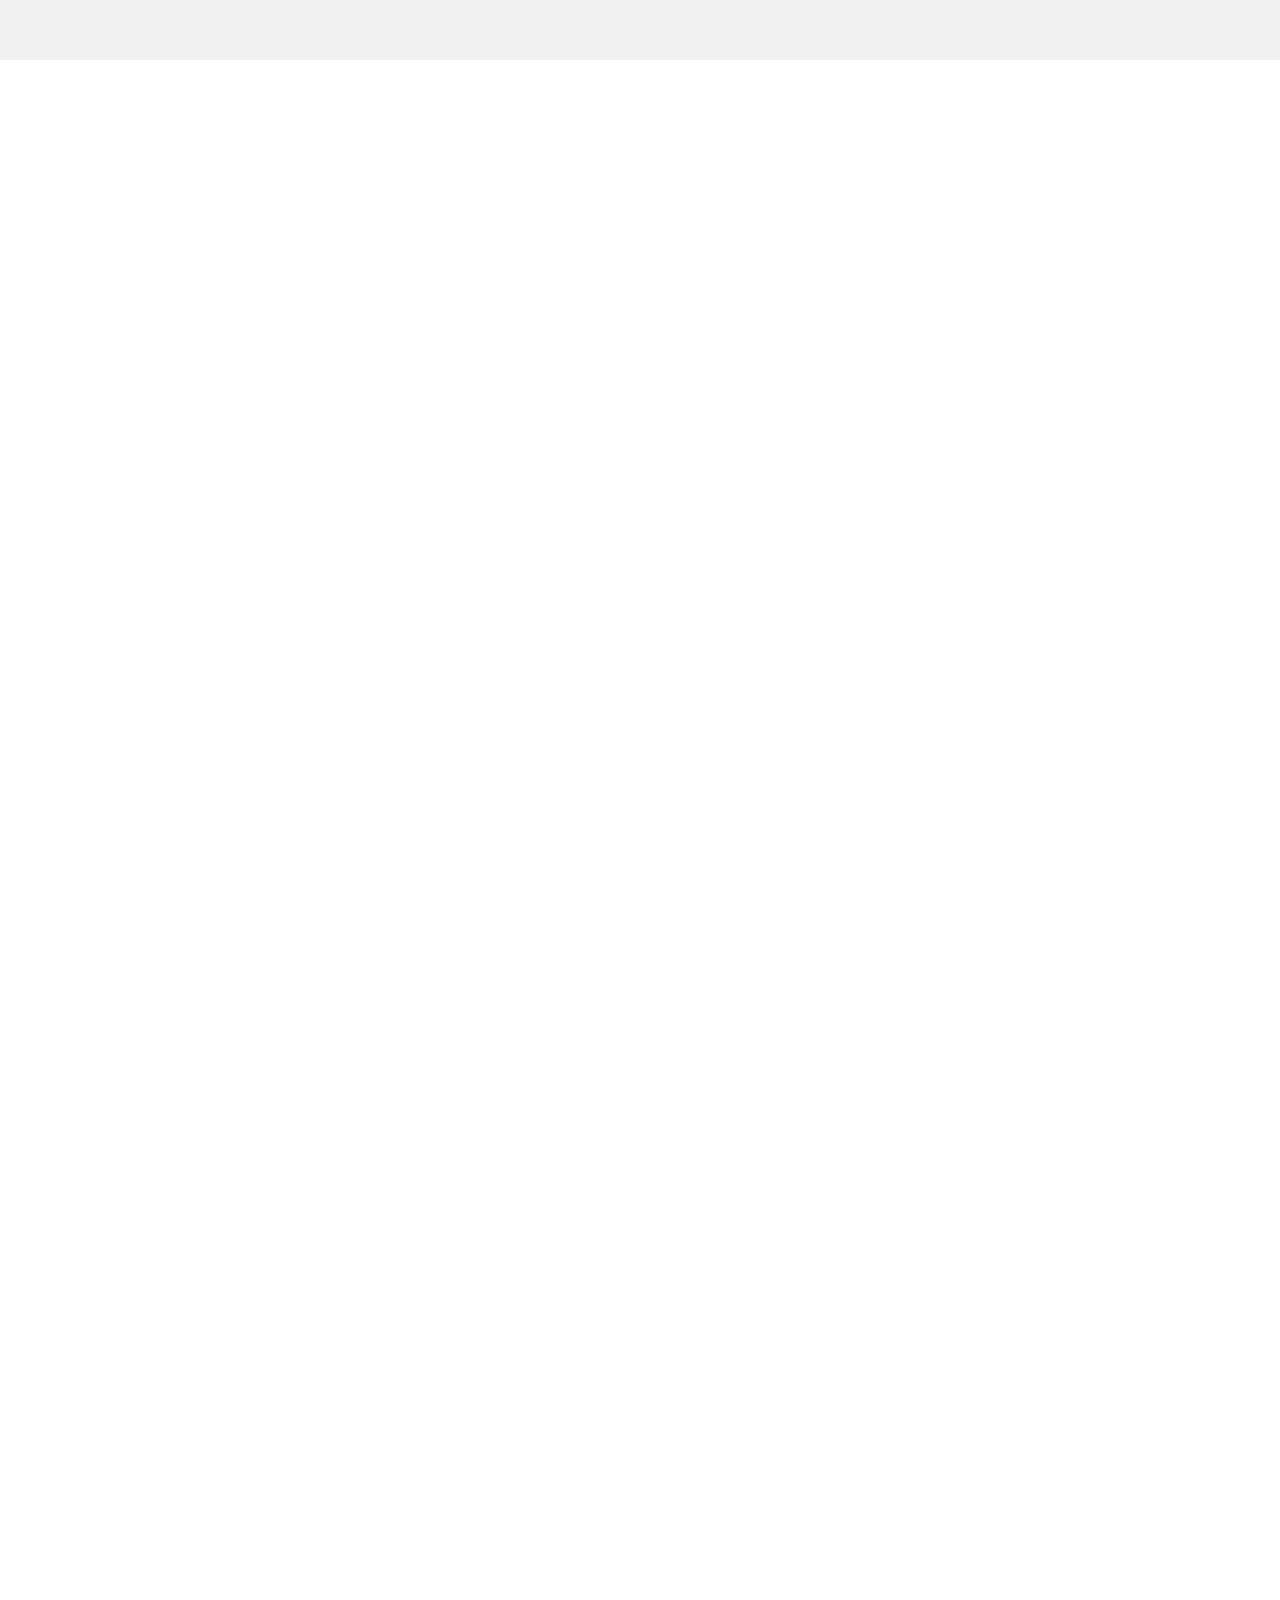
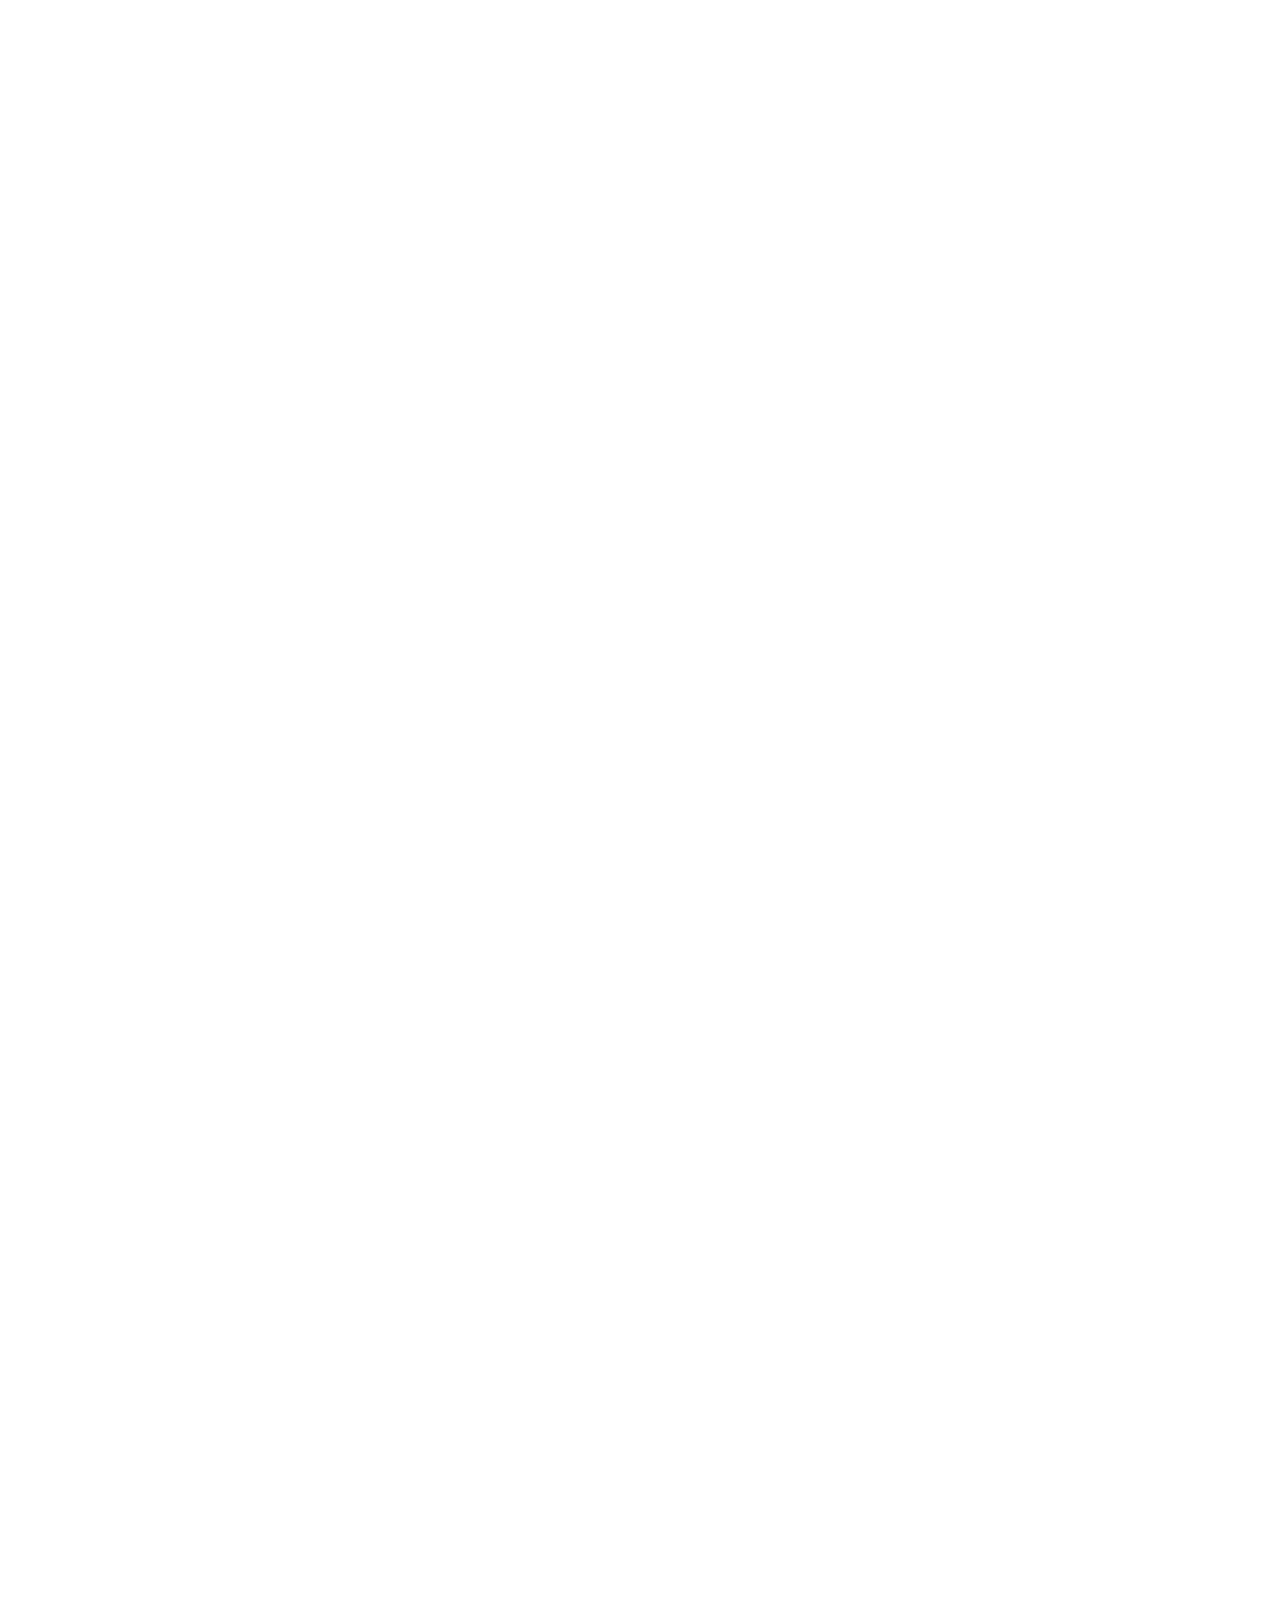
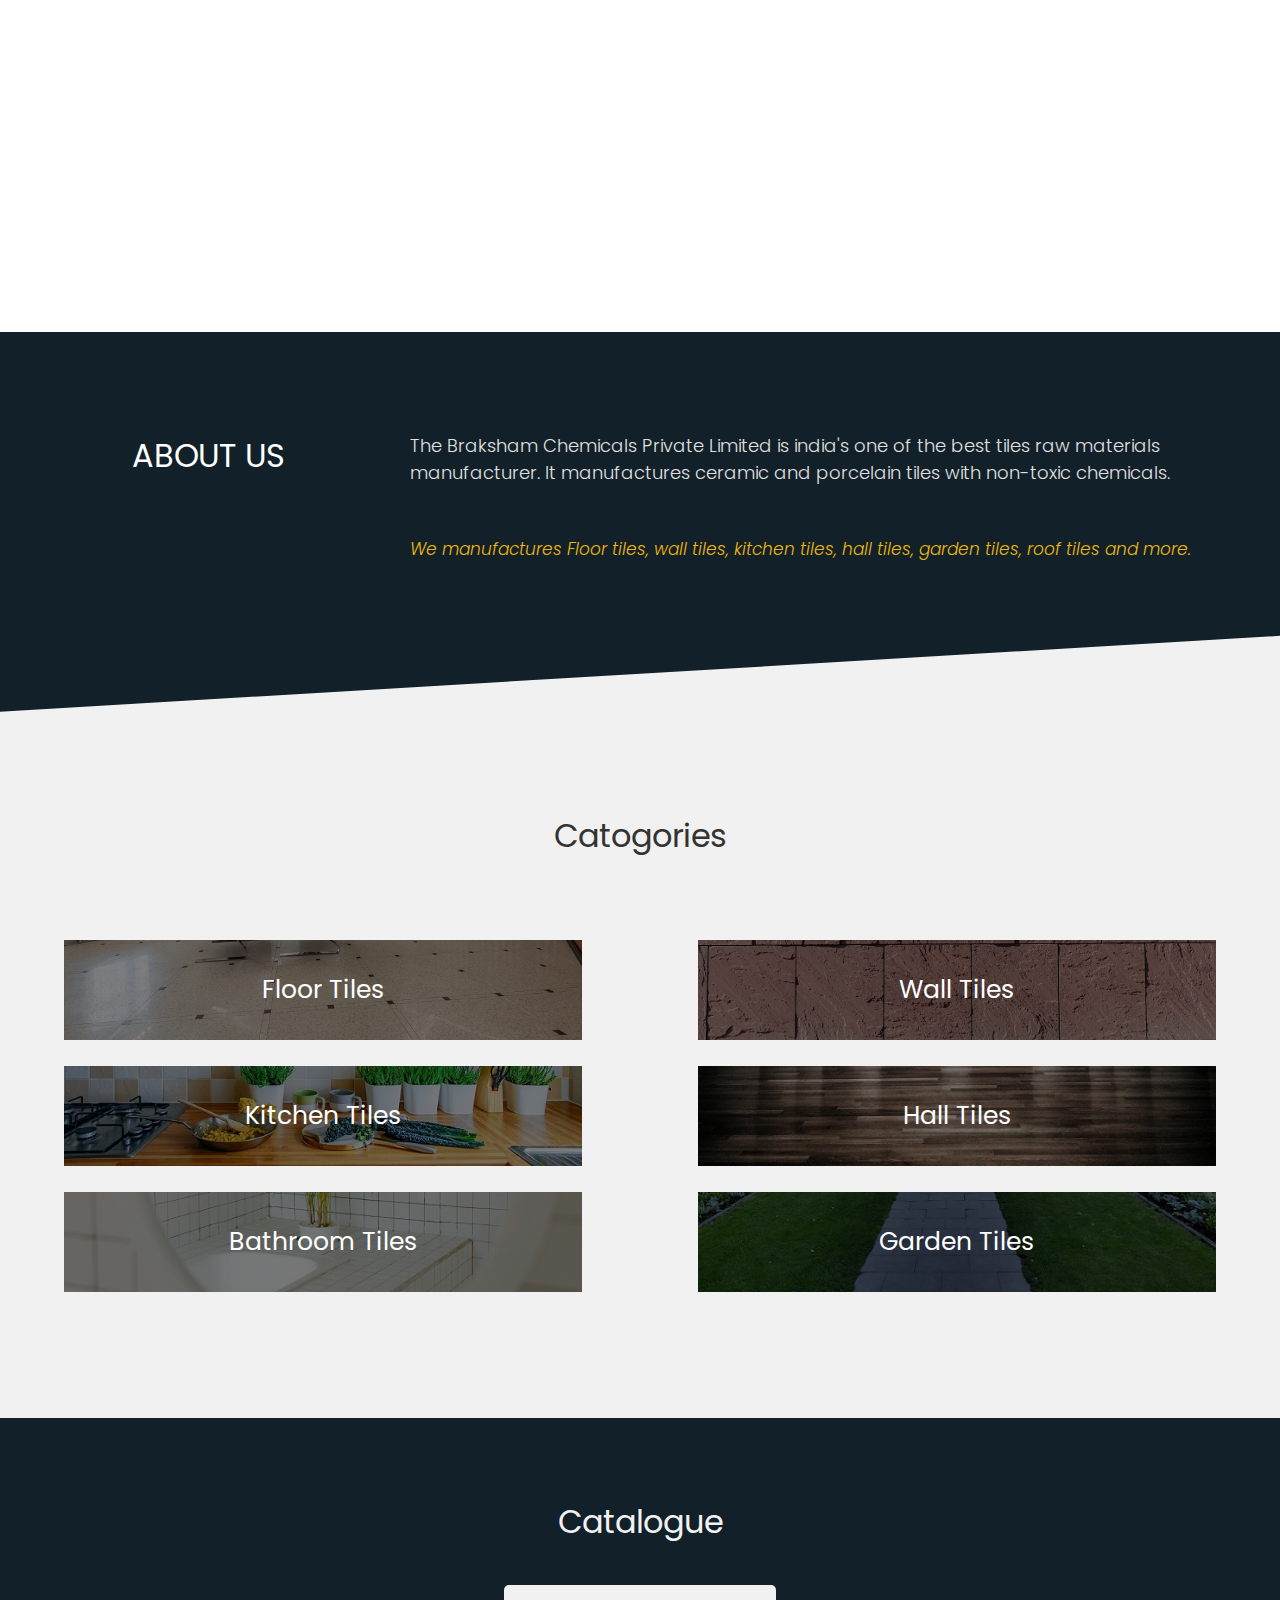
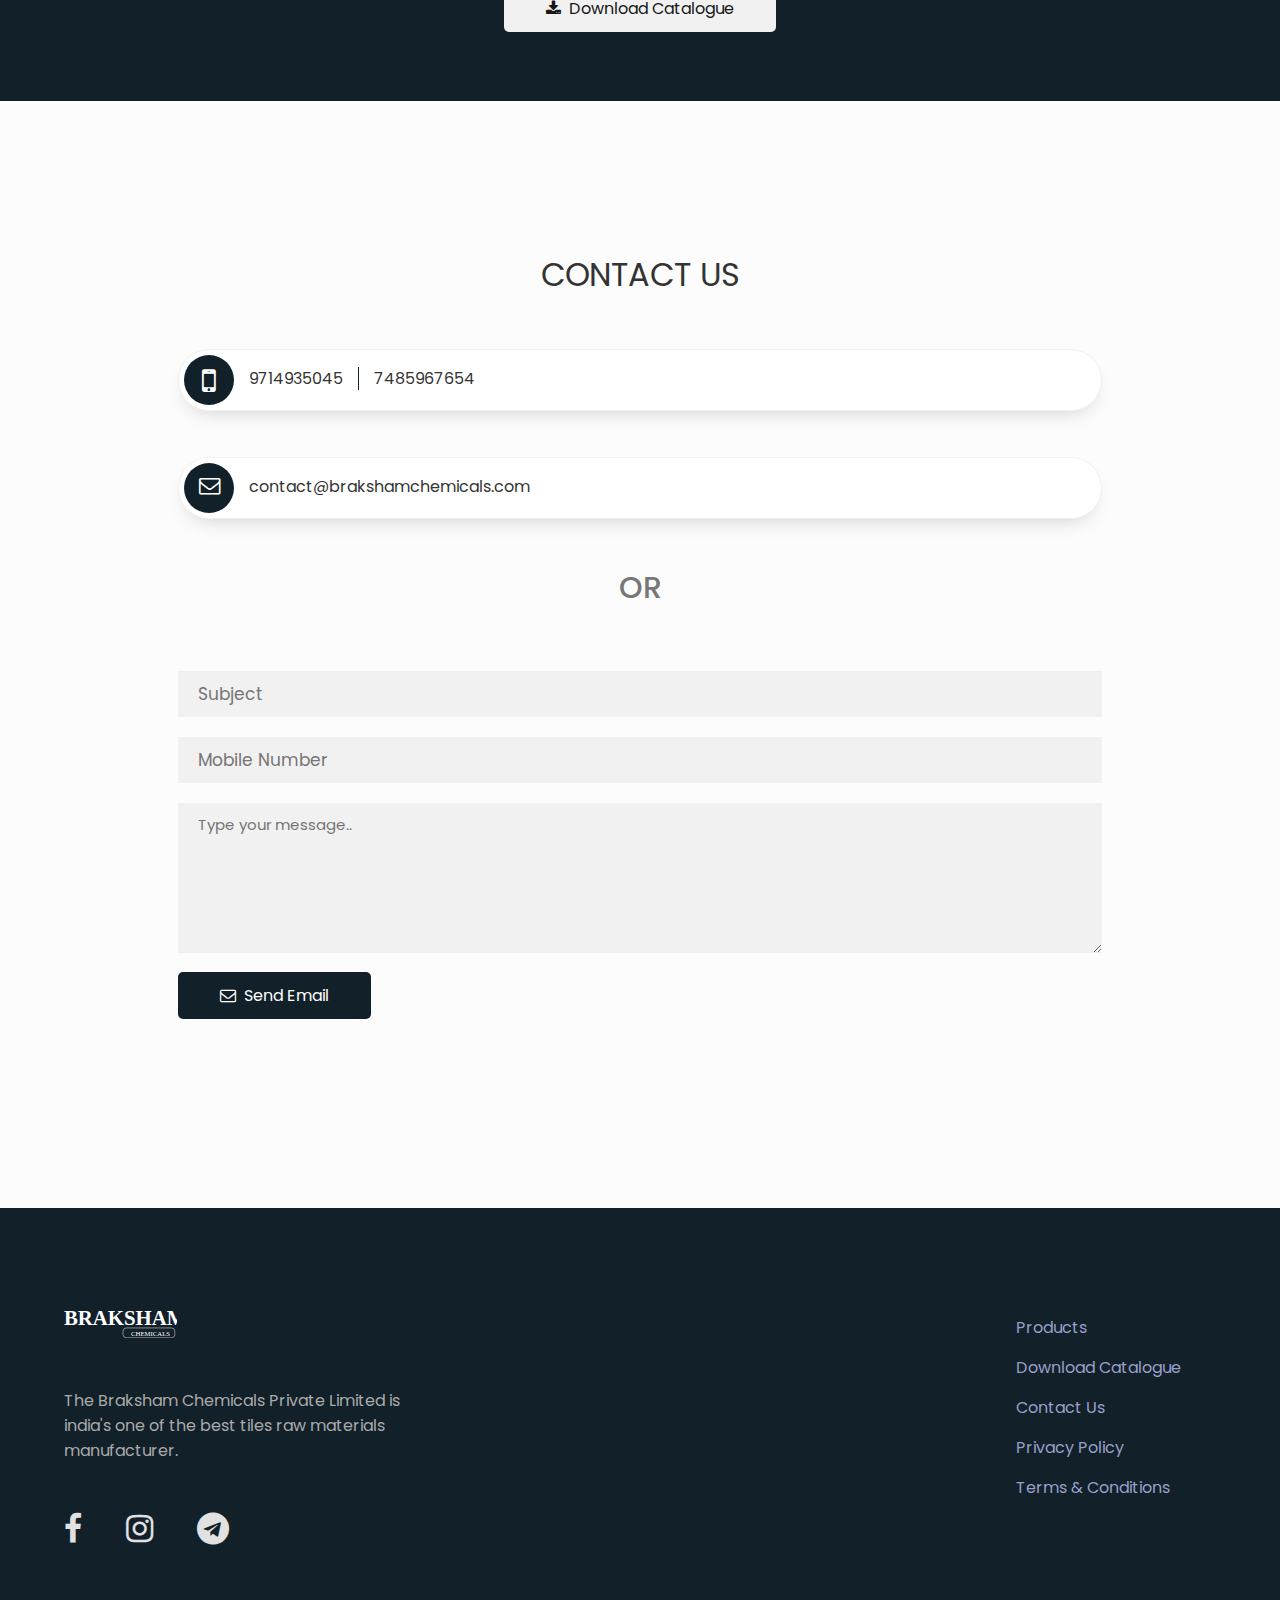
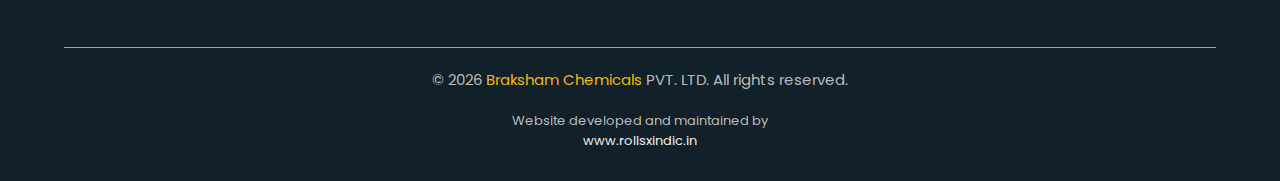
==== commit 2d1662b5: "removed some responsiveness issues and covid update" ====
--- a/index.html
+++ b/index.html
@@ -34,7 +34,7 @@
 </head>
 <body>
     <div class="header">
-        <div class="header-logo-ctr"><a href="index.html" class="header-logo"><img class="header-logo-img" src="./res/images/logobraksham_new.png" alt="Logo"></a></div>
+        <div class="header-logo-ctr"><a href="index.html" class="header-logo"><img class="header-logo-img" src="./res/images/logobraksham_new.svg" alt="Logo"></a></div>
         <div class="header-btn-ctr">
             <a href="index.html" class="btn header-btn">HOME</a>
             <a href="product.html" class="btn header-btn">PRODUCTS</a>
@@ -80,7 +80,7 @@
                 <div class="vision vision-1">
                     <img src="./res/images/design.png" alt="Vision of Braksham Chemicals" class="vision-icon vision-1-icon">
                     <div class="vision-icon-underline"></div>
-                    <p class="vision-para vision-1-para">We are commited to design and manufacture the best row materials for ceramic and porcelain tiles.</p>
+                    <p class="vision-para vision-1-para">We are commited to design and manufacture the best ceramic and porcelain tiles.</p>
                 </div>
                 <div class="vision vision-2">
                     <img src="./res/images/customer-support.png" alt="Vision of Braksham Chemicals" class="vision-icon vision-2-icon">
@@ -240,8 +240,8 @@
                 <h1 class="about-us-header">ABOUT US</h1>
             </div>
             <div class="about-us-para-ctr">
-                <p class="about-us-para-main">The Braksham Chemicals Private Limited is india's one of the best tiles raw materials manufacturer.</p><br><br>
-                <p class="about-us-para-secondary">We have Floor tiles, wall tiles, kitchen tiles, hall<span> tiles,</span> garden tiles, roof tiles and more.</p>
+                <p class="about-us-para-main">The Braksham Chemicals Private Limited is india's one of the best tiles raw materials manufacturer. It manufactures ceramic and porcelain tiles with non-toxic chemicals.</p><br><br>
+                <p class="about-us-para-secondary">We manufactures Floor tiles, wall tiles, kitchen tiles, hall<span> tiles,</span> garden tiles, roof tiles and more.</p>
             </div>
         </div>
 
@@ -292,7 +292,7 @@
     <div class="footer" id="footer">
         <div class="footer-top-ctr">
             <div class="footer-social-media-ctr">
-                <div class="footer-logo-ctr"><a href="index.html" class="footer-logo"><img class="footer-logo-img" src="./res/images/logobraksham_white.png" alt="footer logo"></a></div>
+                <div class="footer-logo-ctr"><a href="index.html" class="footer-logo"><img class="footer-logo-img" src="./res/images/logobraksham_white.svg" alt="footer logo"></a></div>
                 <p class="footer-company-about">The Braksham Chemicals Private Limited is india's one of the best tiles raw materials manufacturer.</p>
                 <div class="social-media-ctr">
                     <a href=""><i class="fa fa-facebook fa-2x"></i></a>
--- a/css/style.css
+++ b/css/style.css
@@ -52,7 +52,7 @@
 
 .header-logo-ctr {
   height: 3rem;
-  width: 25rem;
+  width: 20rem;
   margin-top: 1rem;
   position: relative;
 }
@@ -66,7 +66,7 @@
 }
 
 .header-logo-img {
-  height: 3.5rem;
+  height: 3rem;
   vertical-align: middle;
 }
 
@@ -89,7 +89,7 @@
 
 .btn::before {
   content: "";
-  height: 5%;
+  height: 7%;
   width: 0;
   position: absolute;
   left: 0;
@@ -127,6 +127,7 @@
   position: absolute;
   top: 2rem;
   right: 2rem;
+  display: none;
 }
 
 .line {
@@ -206,7 +207,7 @@
   justify-content: space-between;
 }
 
-.covid-update-header {
+/* .covid-update-header {
   min-width: 10rem;
   padding: 0;
   margin: 0;
@@ -220,7 +221,7 @@
 .covid-update-ctr-close-btn {
   padding: 0 1rem;
   display: block;
-}
+} */
 
 .main-video-ctr {
   width: 100%;
@@ -673,6 +674,12 @@
   padding: 5rem 0;
 }
 
+.direct-mail-inner-ctr {
+  display: flex;
+  flex-direction: row;
+  justify-content: space-between;
+}
+
 .mob-1,
 .mob-2,
 .email-1 {
@@ -706,6 +713,7 @@
   display: block;
   margin: 1rem 0;
   padding: 1rem 2rem;
+  width: 100%;
   font-family: poppins, sans-serif;
   color: #333;
   background-color: #f1f1f1;
@@ -760,7 +768,7 @@
 }
 
 .footer-logo-img {
-  height: 3.5rem;
+  height: 3rem;
 }
 
 .footer-company-about {
@@ -919,6 +927,10 @@
     display: block;
   }
 
+  .menu-bar {
+    display: block;
+  }
+
   .designs-ctr {
     padding: 0 5%;
   }
@@ -957,6 +969,10 @@
   .contact-us-info-ctr {
     width: 100%;
     padding: 5%;
+  }
+
+  .direct-mail-inner-ctr {
+    flex-direction: column;
   }
 
   .footer-logo-ctr {
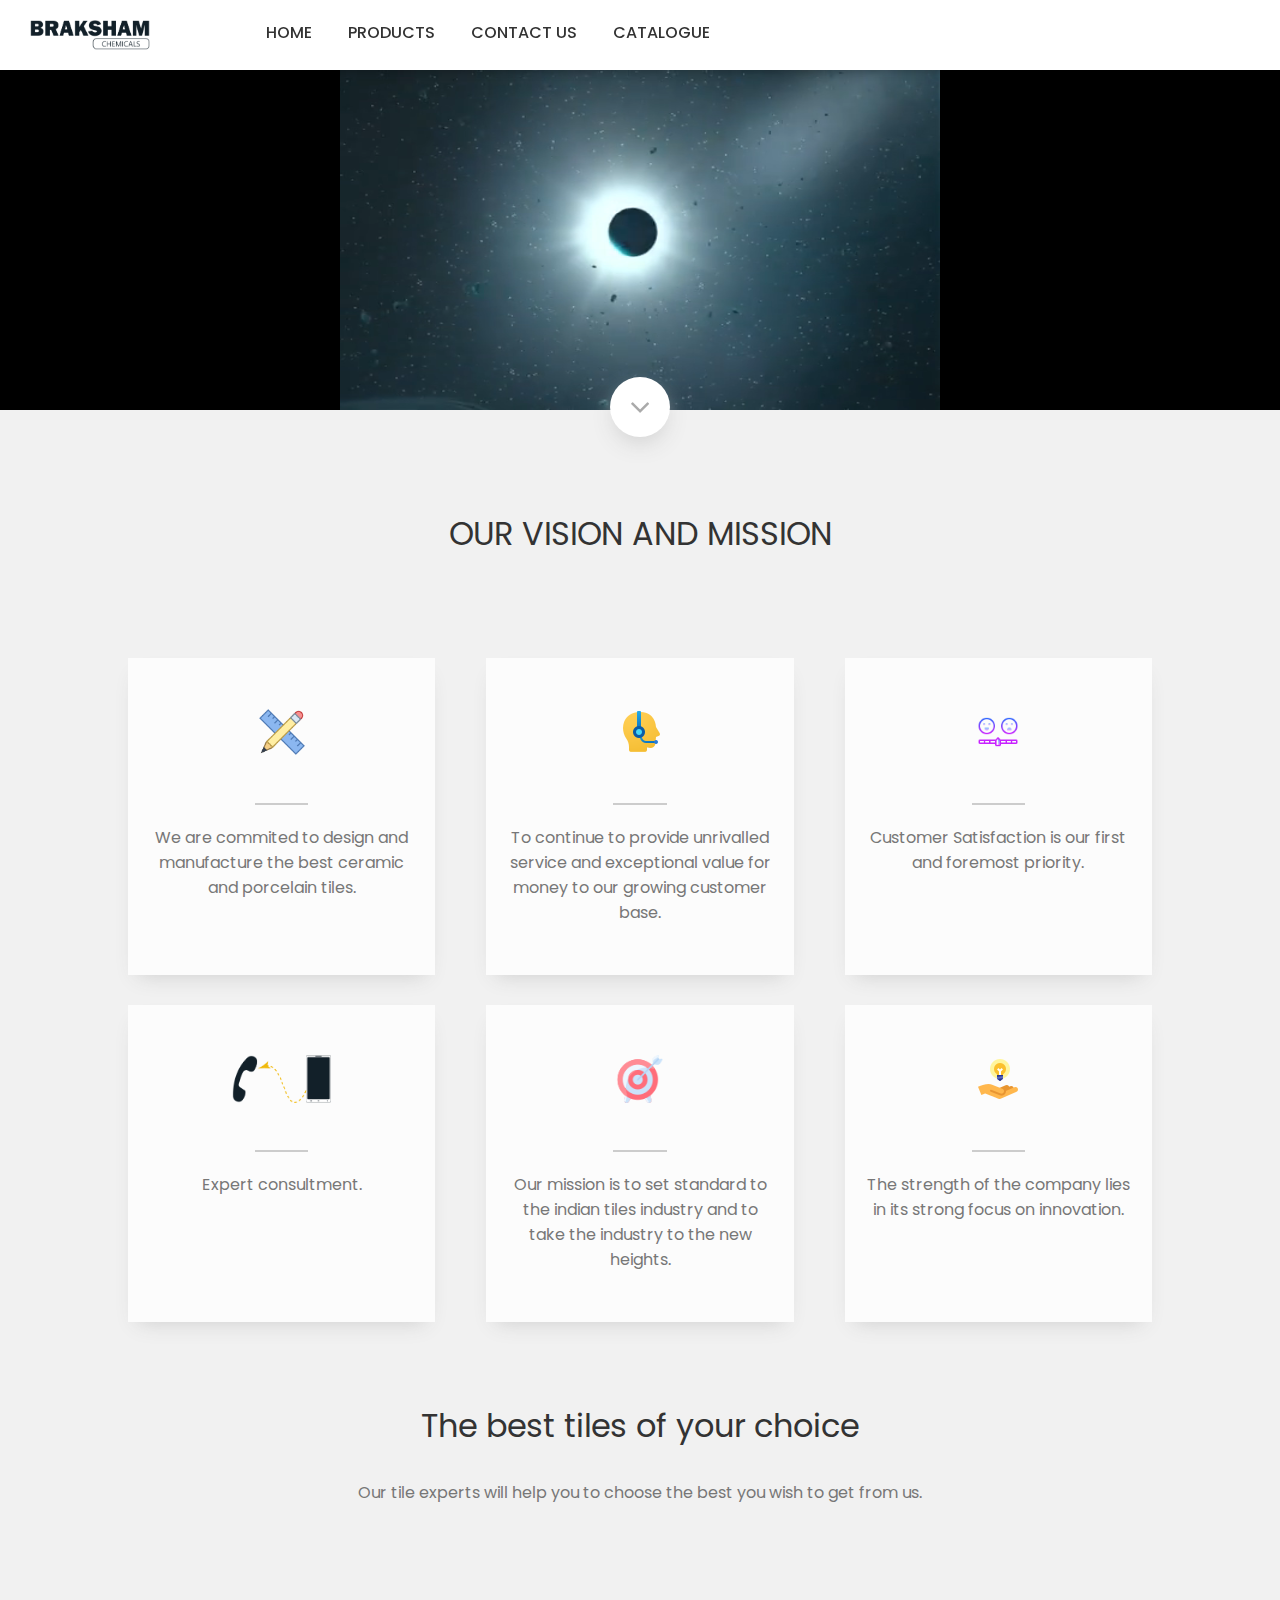
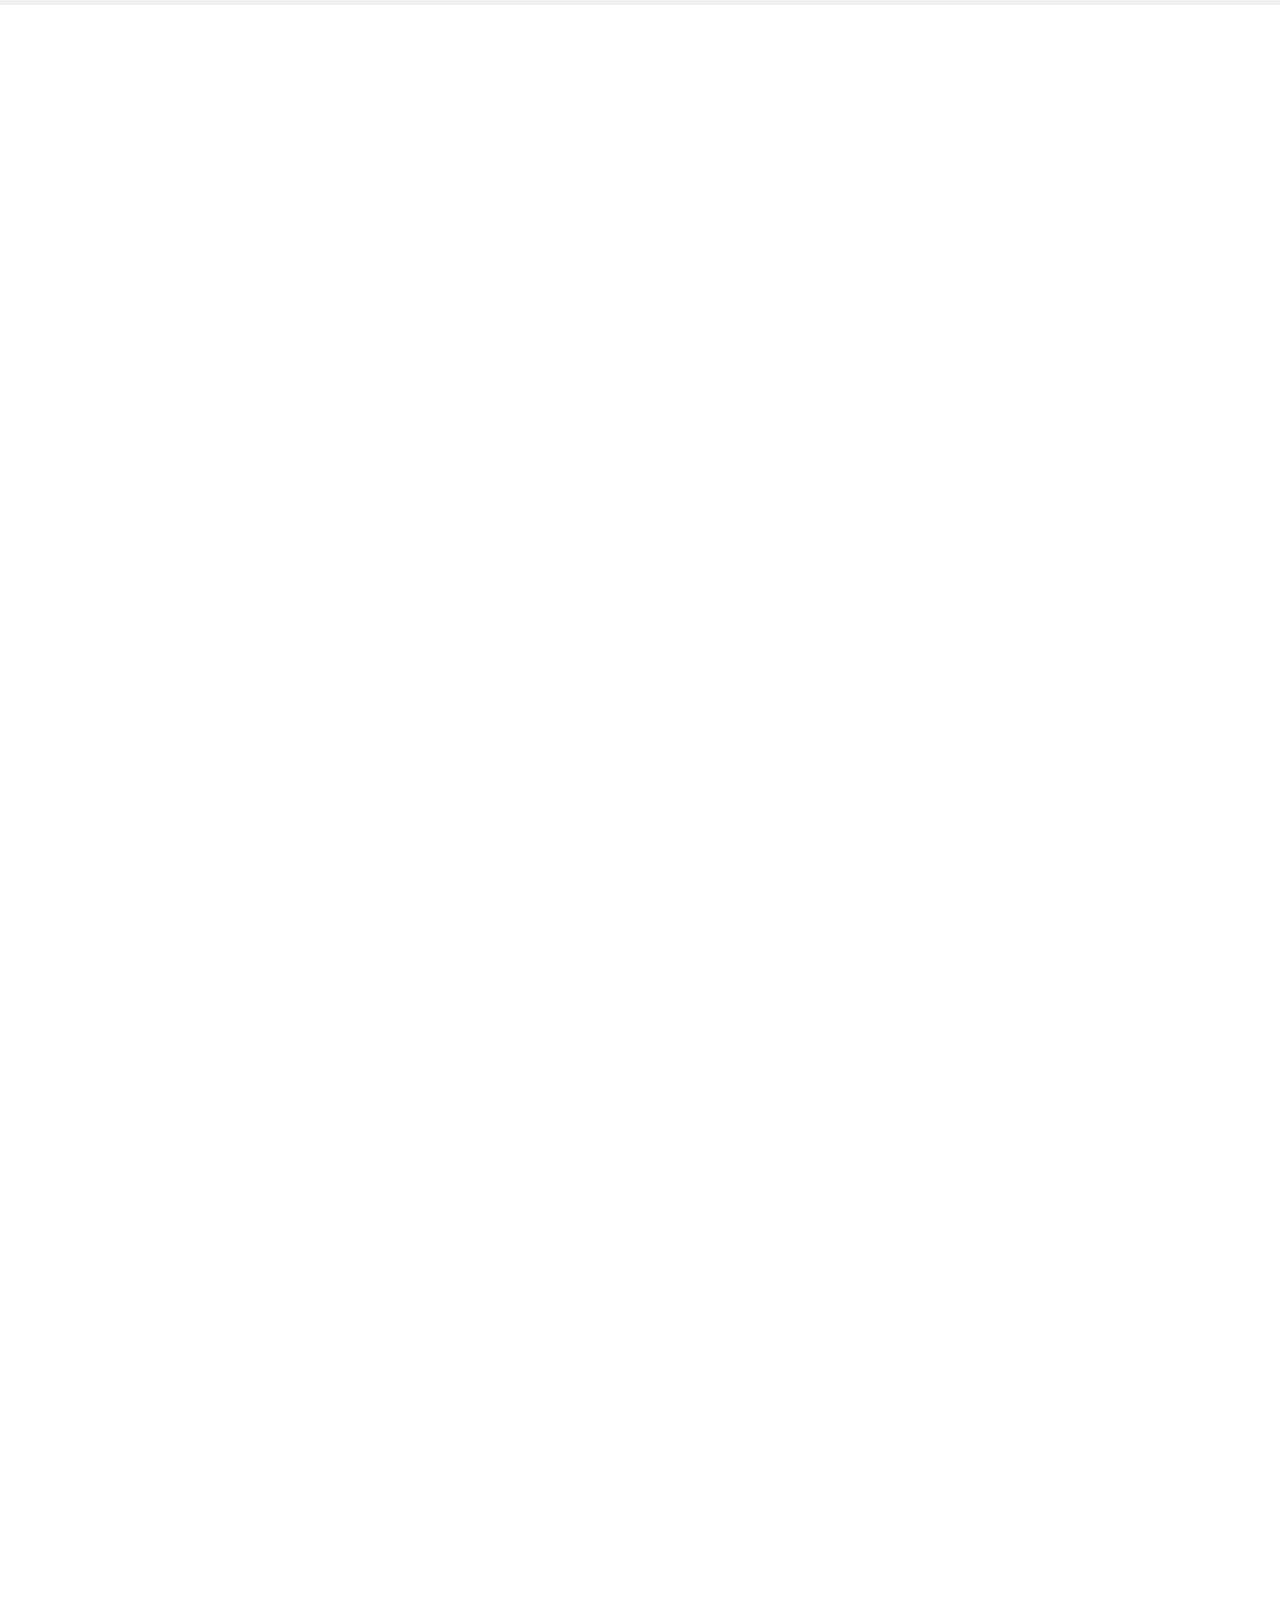
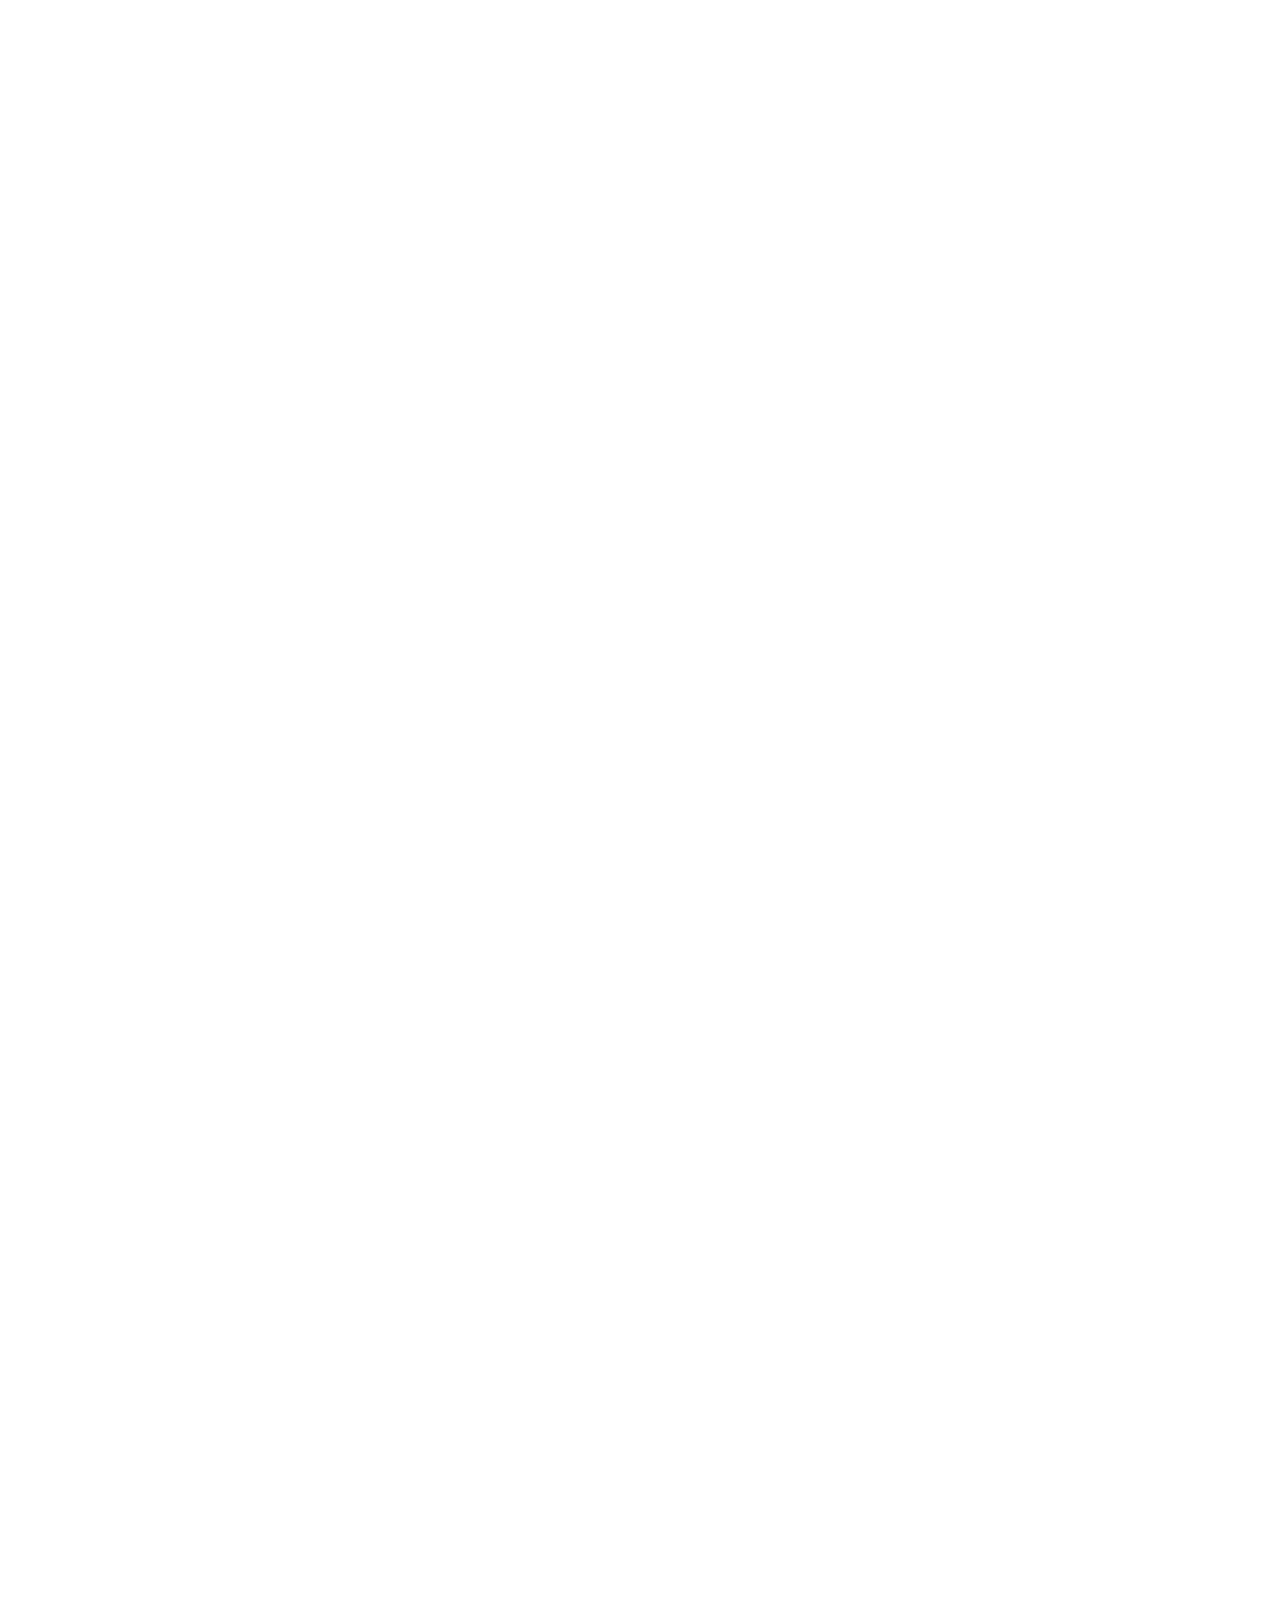
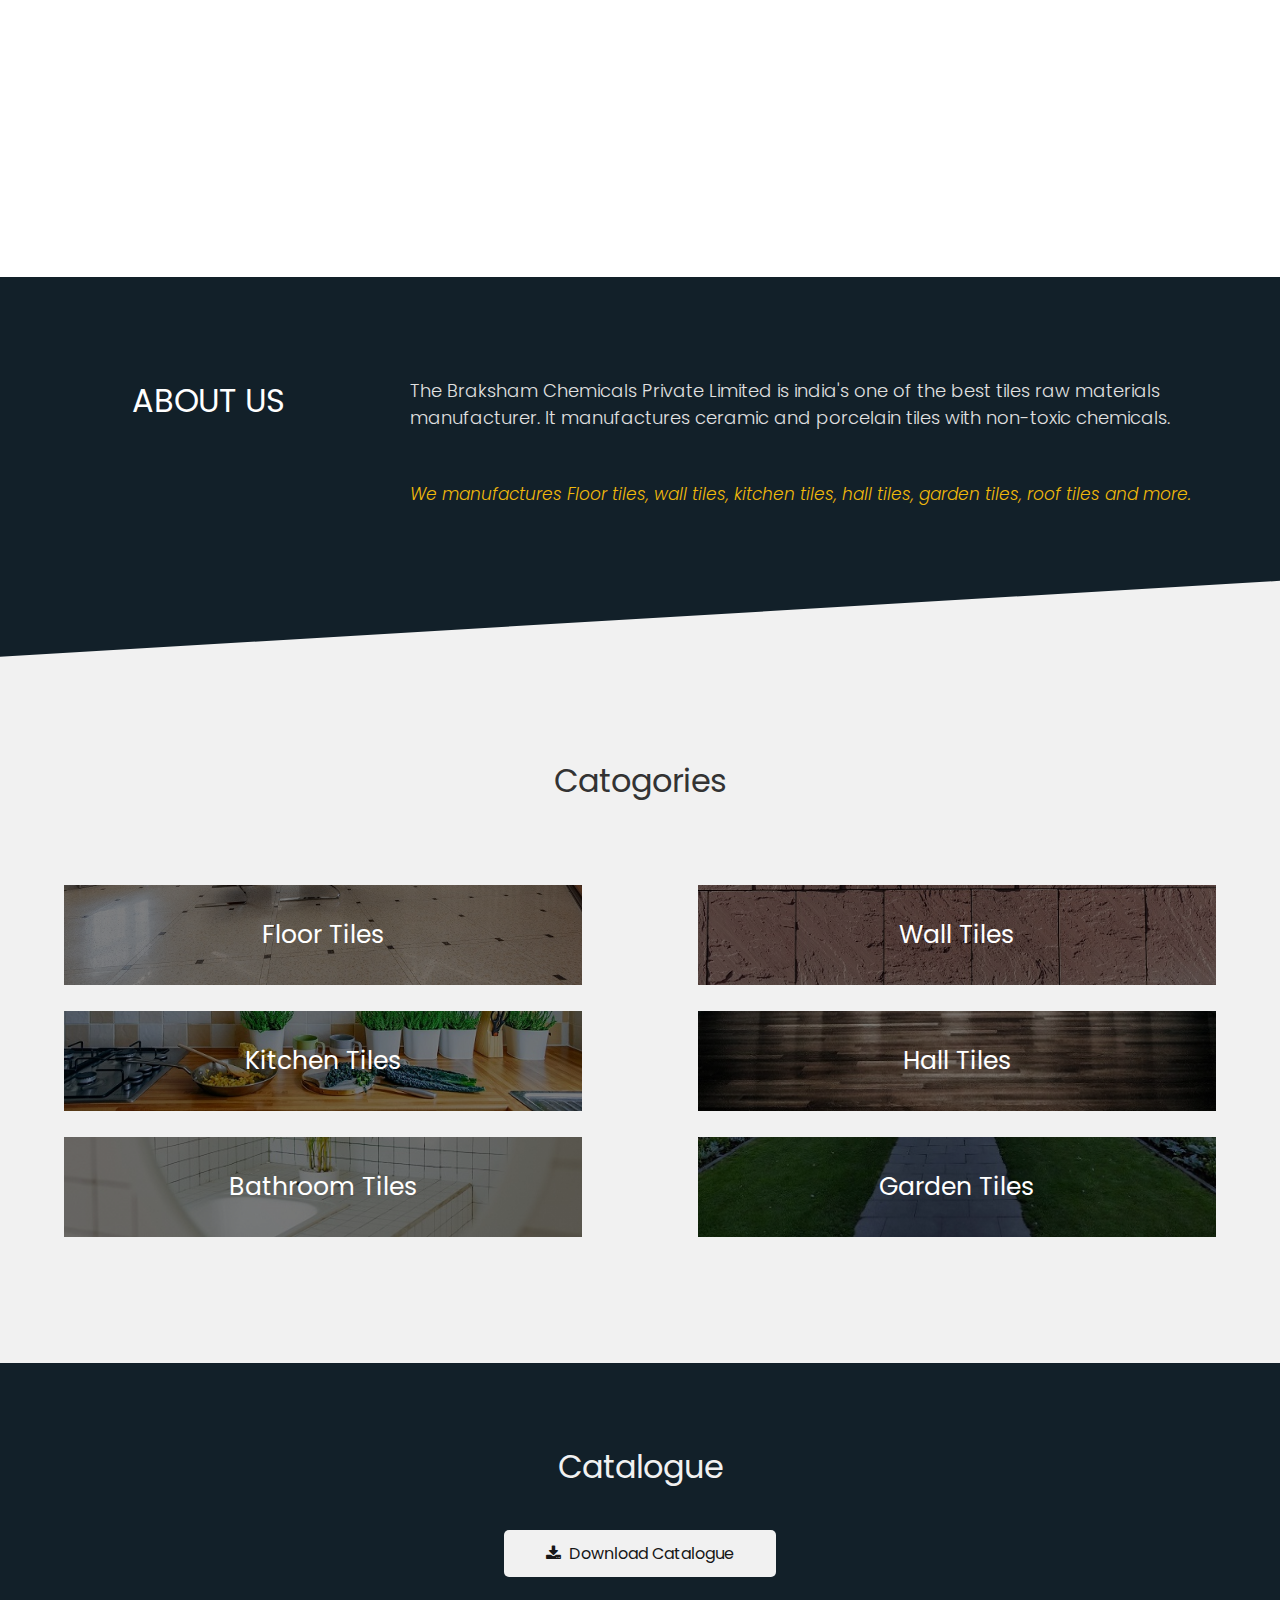
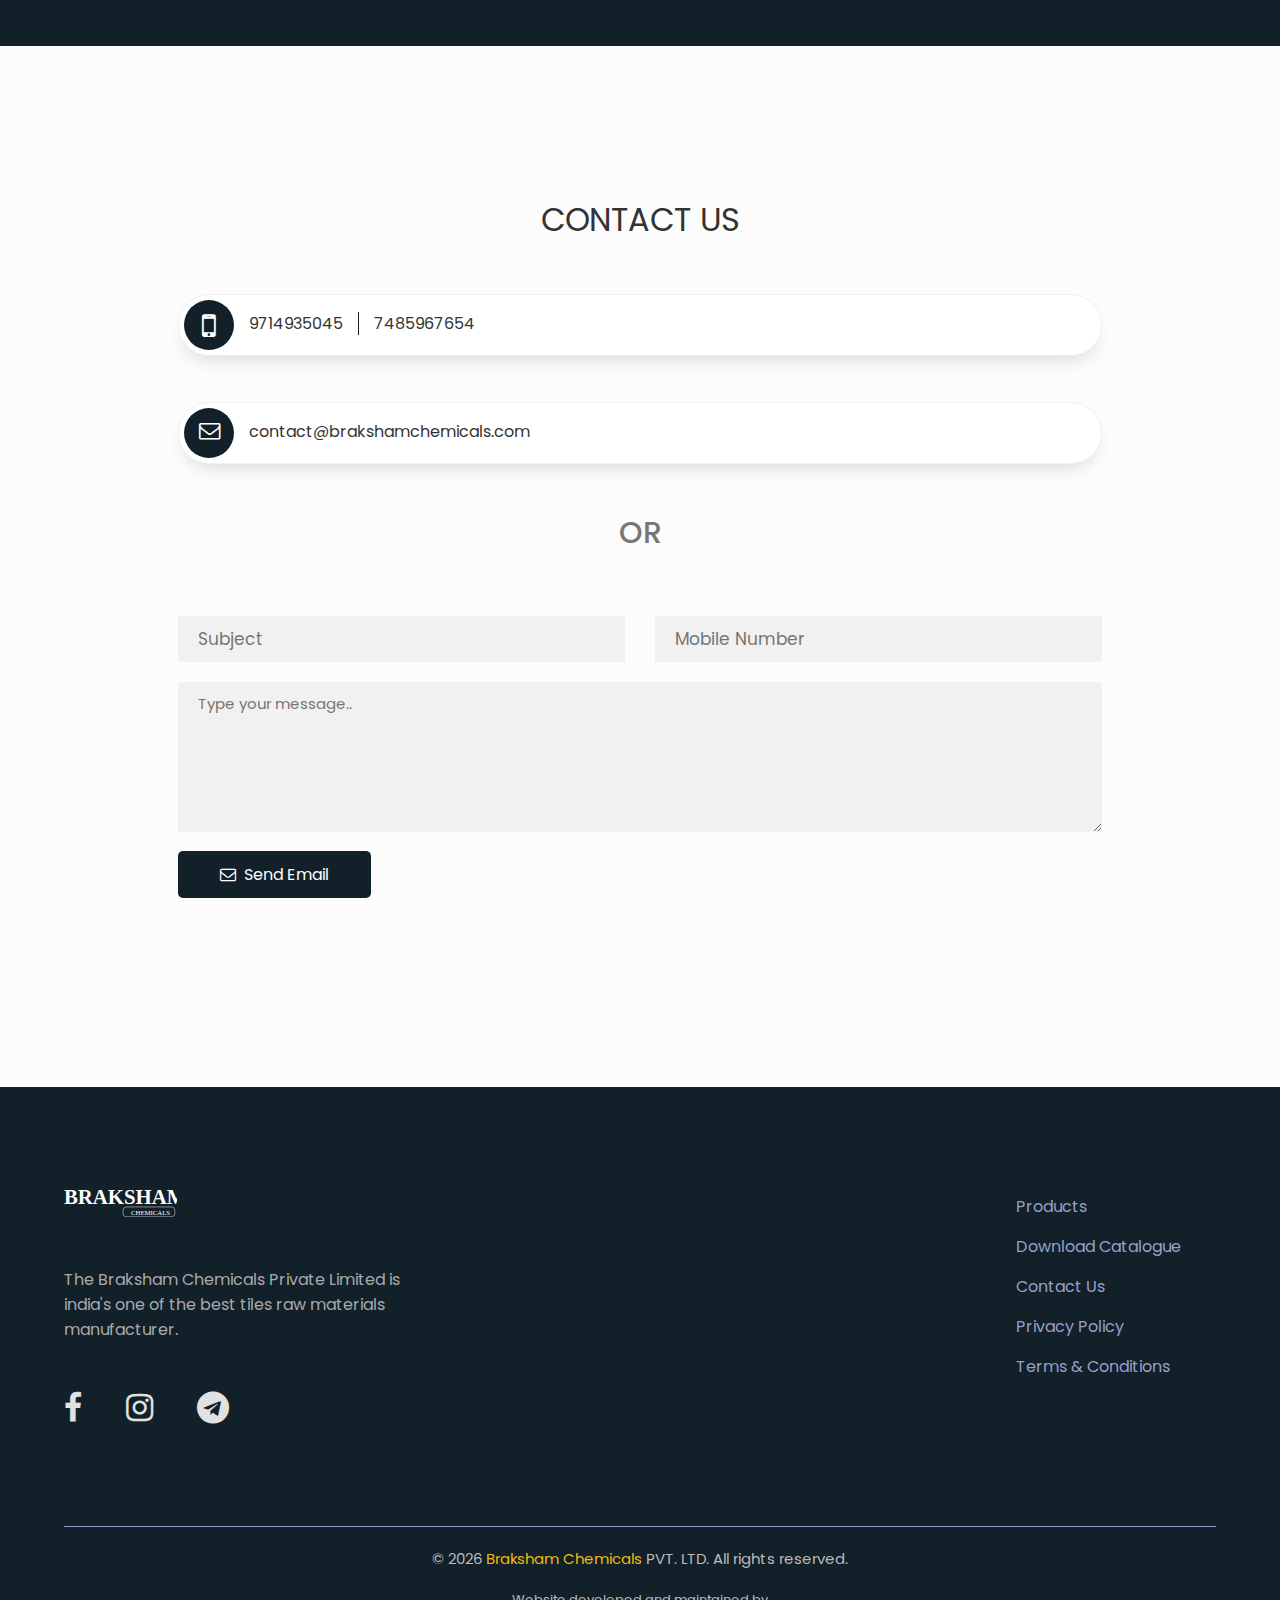
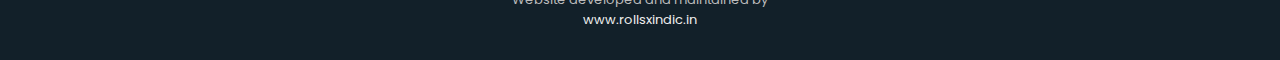
==== commit 44429153: "update index.html" ====
--- a/index.html
+++ b/index.html
@@ -34,7 +34,7 @@
 </head>
 <body>
     <div class="header">
-        <div class="header-logo-ctr"><a href="index.html" class="header-logo"><img class="header-logo-img" src="./res/images/logobraksham_new.svg" alt="Logo"></a></div>
+        <div class="header-logo-ctr"><a href="index.html" class="header-logo"><img class="header-logo-img" src="./res/images/logobraksham_new.png" alt="Logo"></a></div>
         <div class="header-btn-ctr">
             <a href="index.html" class="btn header-btn">HOME</a>
             <a href="product.html" class="btn header-btn">PRODUCTS</a>
@@ -59,11 +59,11 @@
     </div>
 
     <!-- // Covid-19 updates -->
-    <div class="covid-update-ctr">
+    <!-- <div class="covid-update-ctr">
         <h4 class="covid-update-header">Covid Update</h4>
         <p class="covid-update-para">Doing our hard work to keep your project finish on time.</p>
         <span class="covid-update-ctr-close-btn"><i class="fa fa-close fa-lg"></i></span>
-    </div>
+    </div> -->
 
     <div class="main-video-ctr">
         <video class="main-video" autoplay muted loop" onended="videoReplay()">
@@ -279,8 +279,10 @@
                 <p class="or">OR</p>
                 
                 <div class="direct-mail-ctr">
-                    <input class="direct-mail-sub" type="text" placeholder="Subject">
-                    <input class="direct-mail-mob" type="text" placeholder="Mobile Number">
+                    <div class="direct-mail-inner-ctr">
+                        <input class="direct-mail-sub" type="text" placeholder="Subject">
+                        <input class="direct-mail-mob" type="text" placeholder="Mobile Number">
+                    </div>
                     <textarea class="direct-mail-body" placeholder="Type your message.."></textarea>
                     <a href="" class="send-mail-btn btn-black"><i class="fa fa-envelope-o"></i> &nbsp;Send Email</a>
                 </div>
@@ -318,7 +320,7 @@
     <script>
       AOS.init({
           offset: 180,
-          duration: 1000
+          duration: 900
       });
     </script>
 </body>
